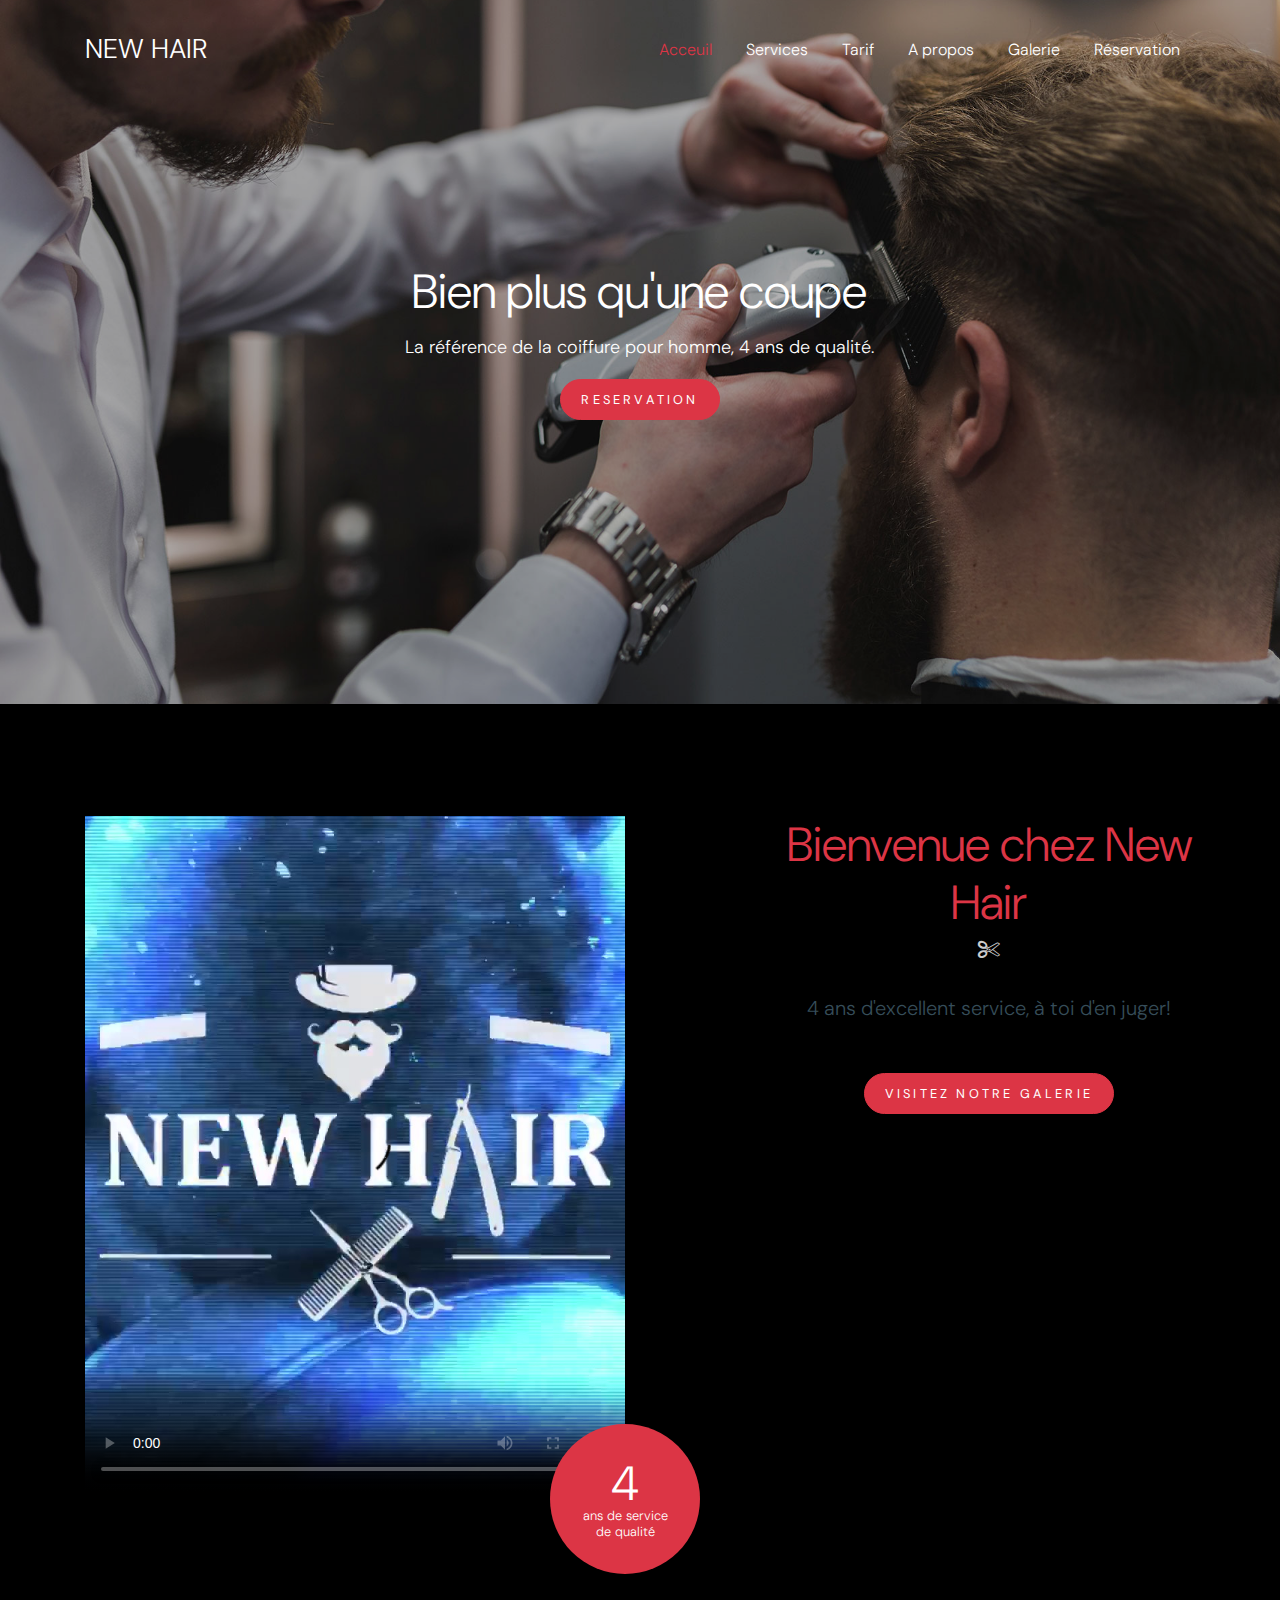
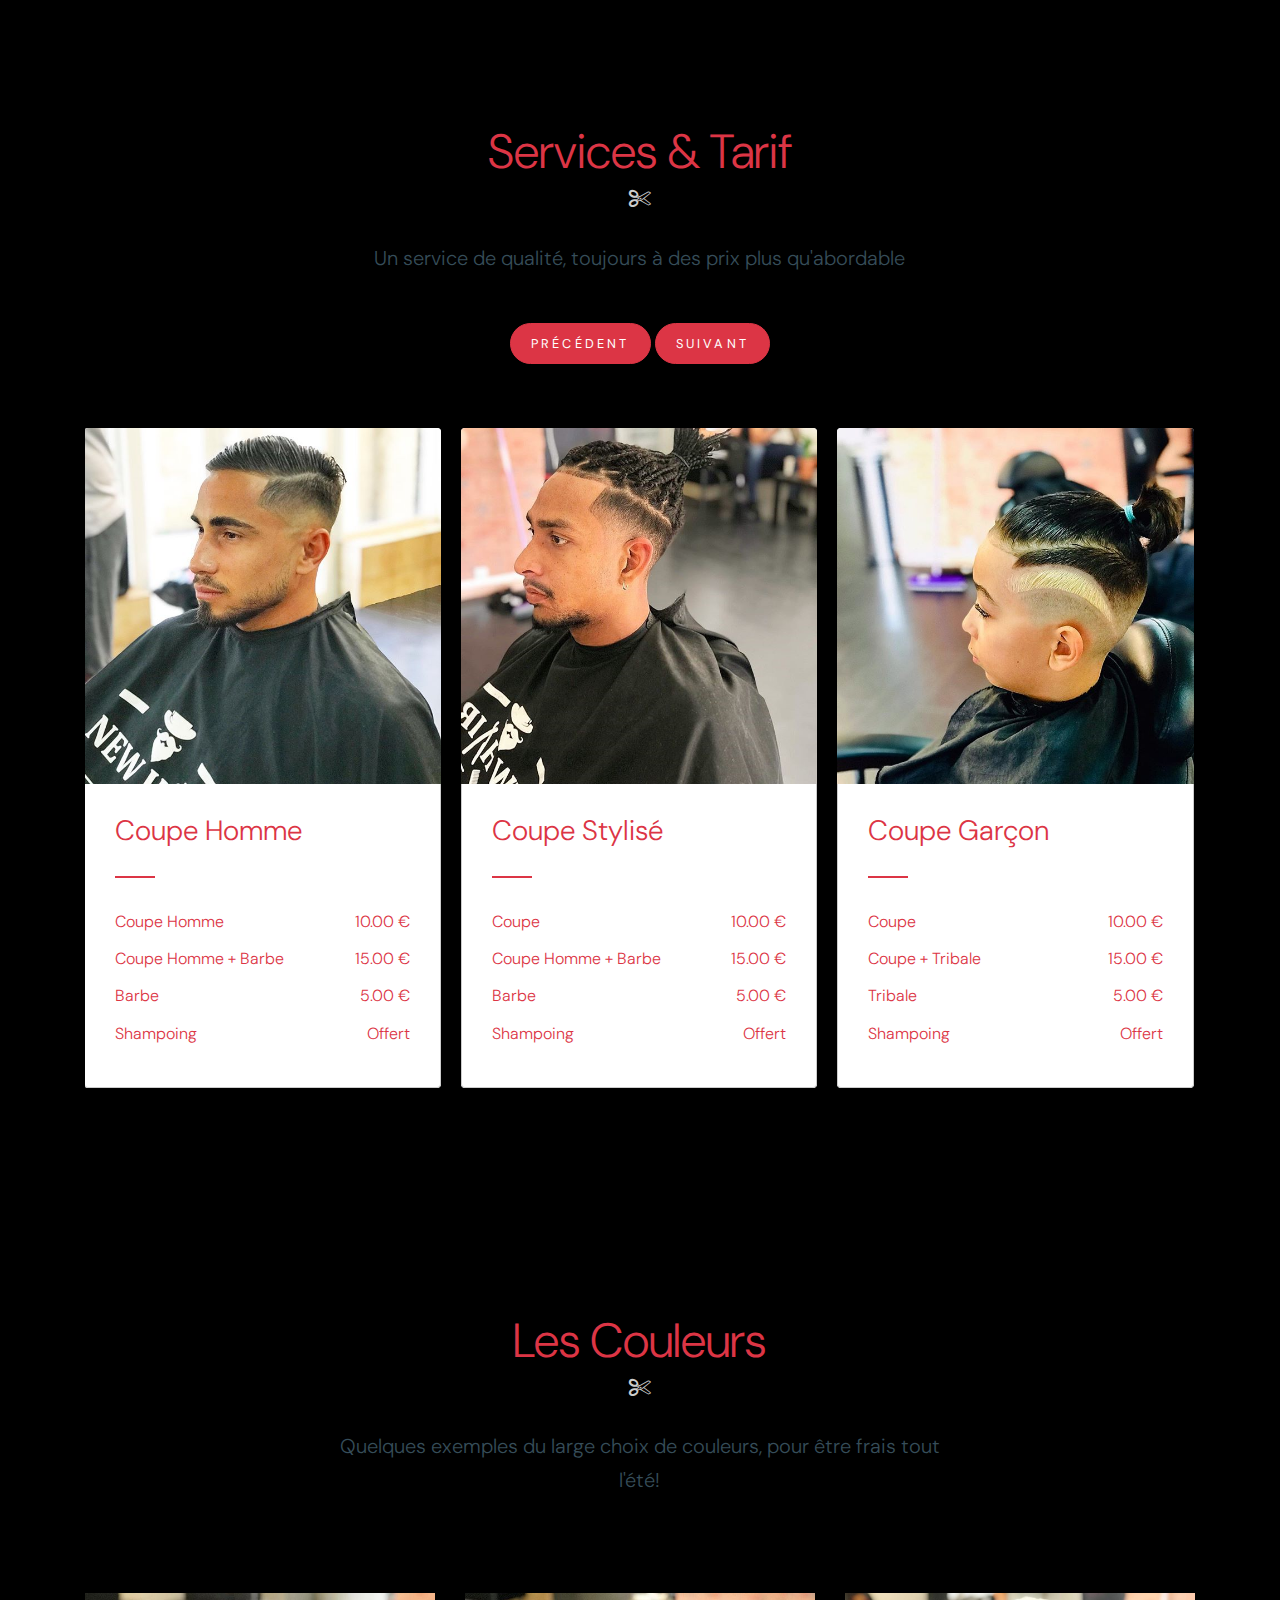
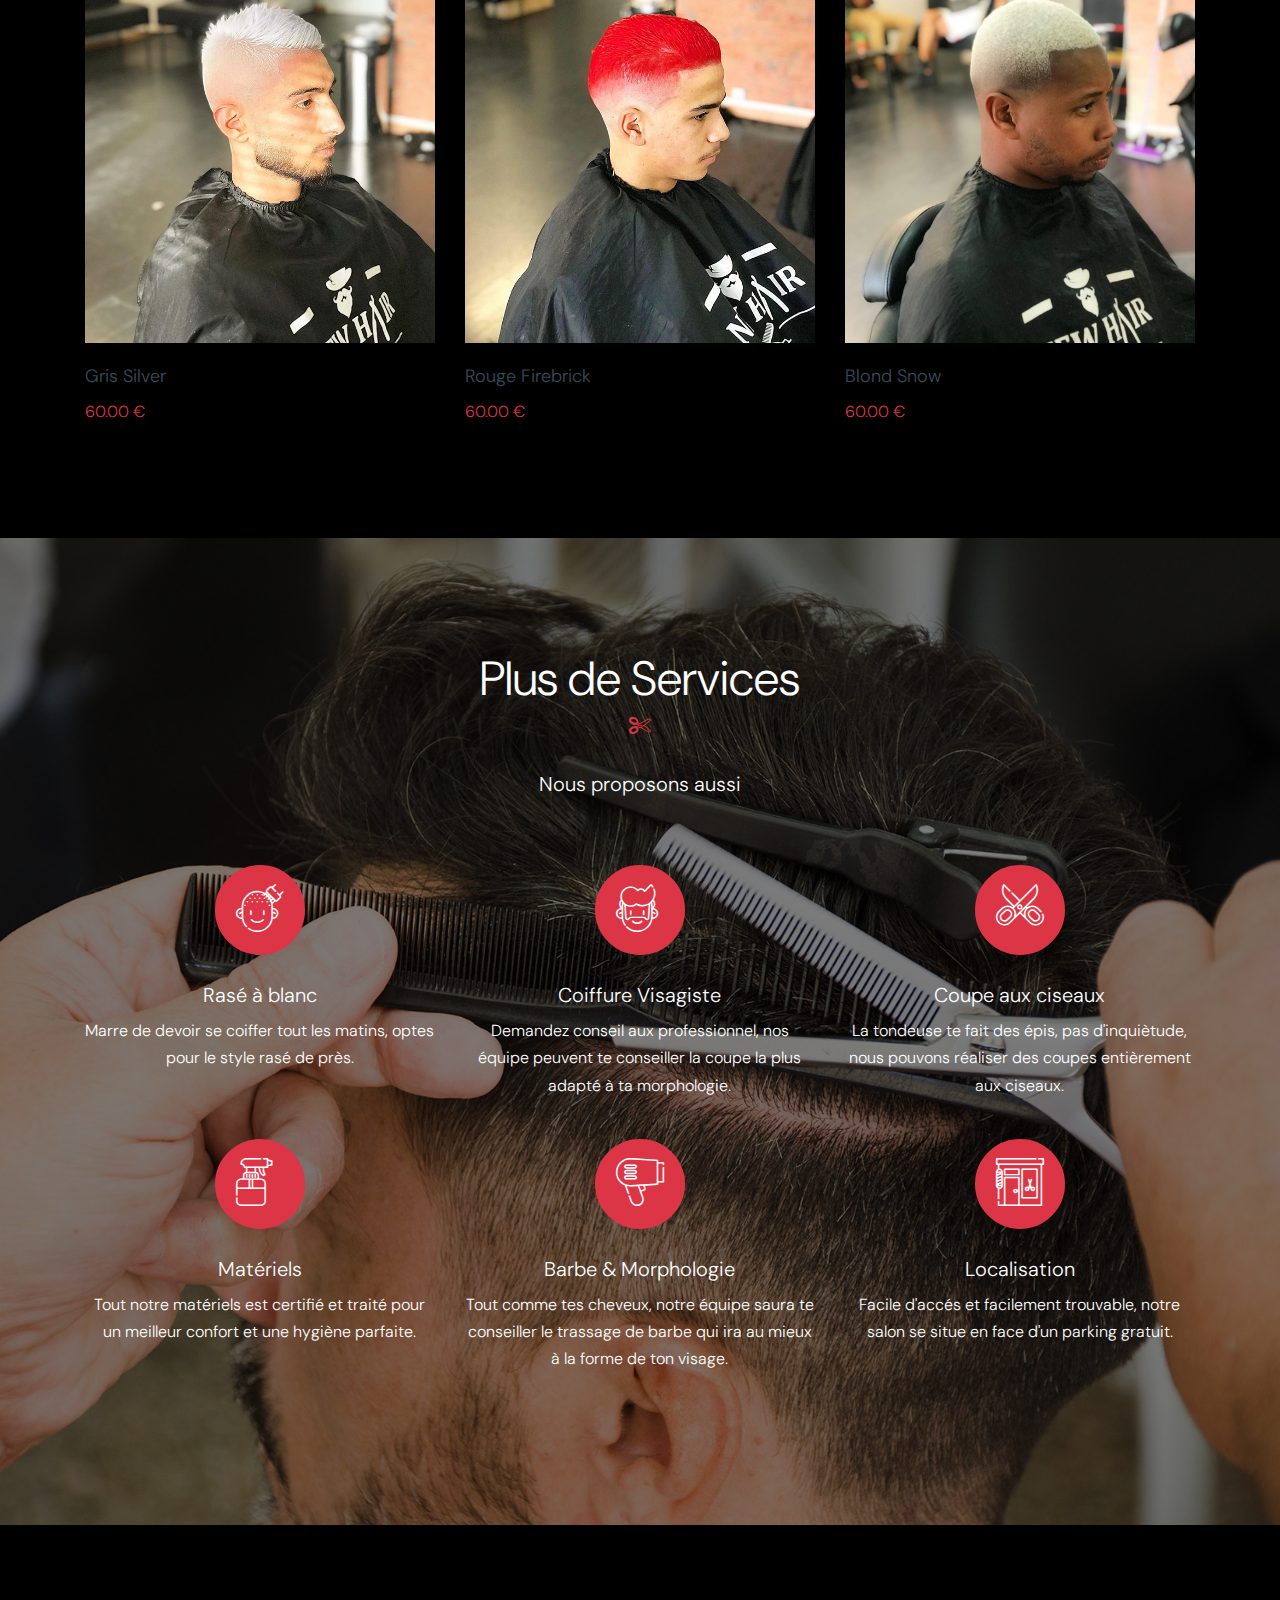
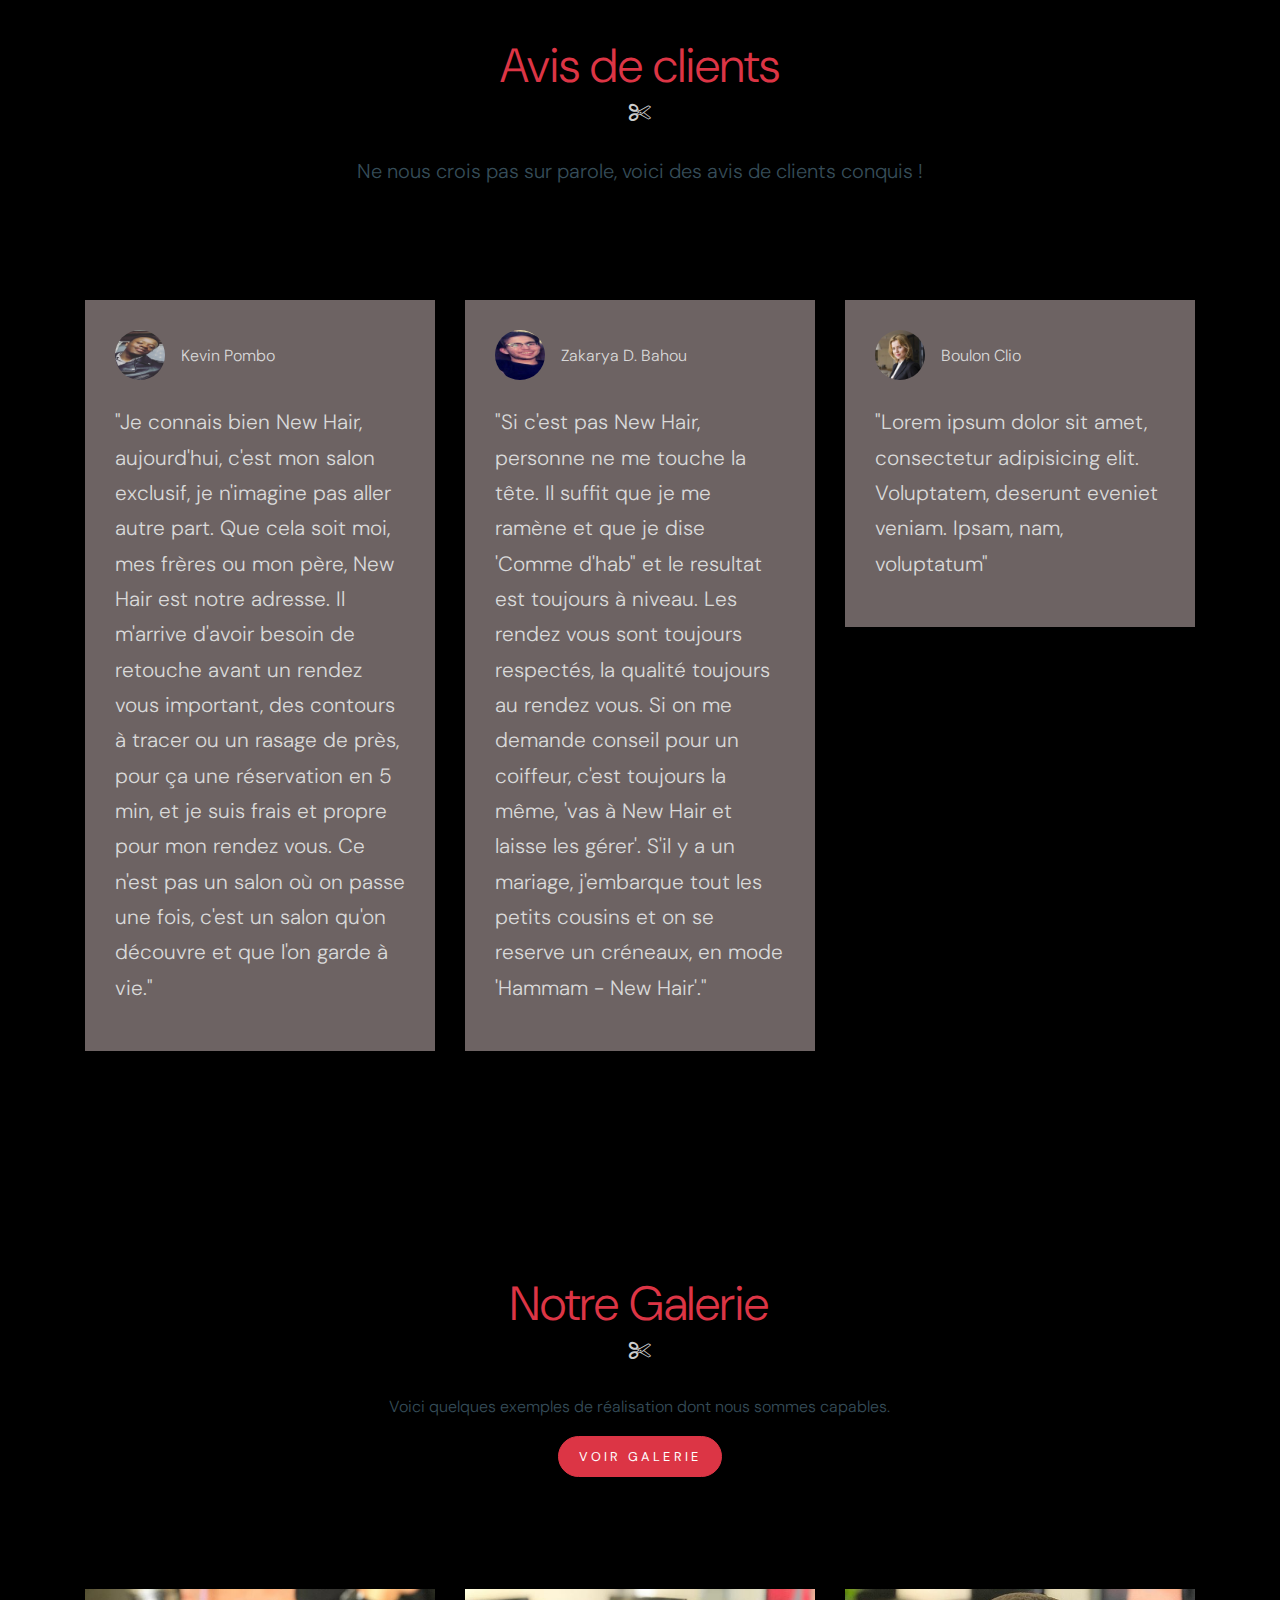
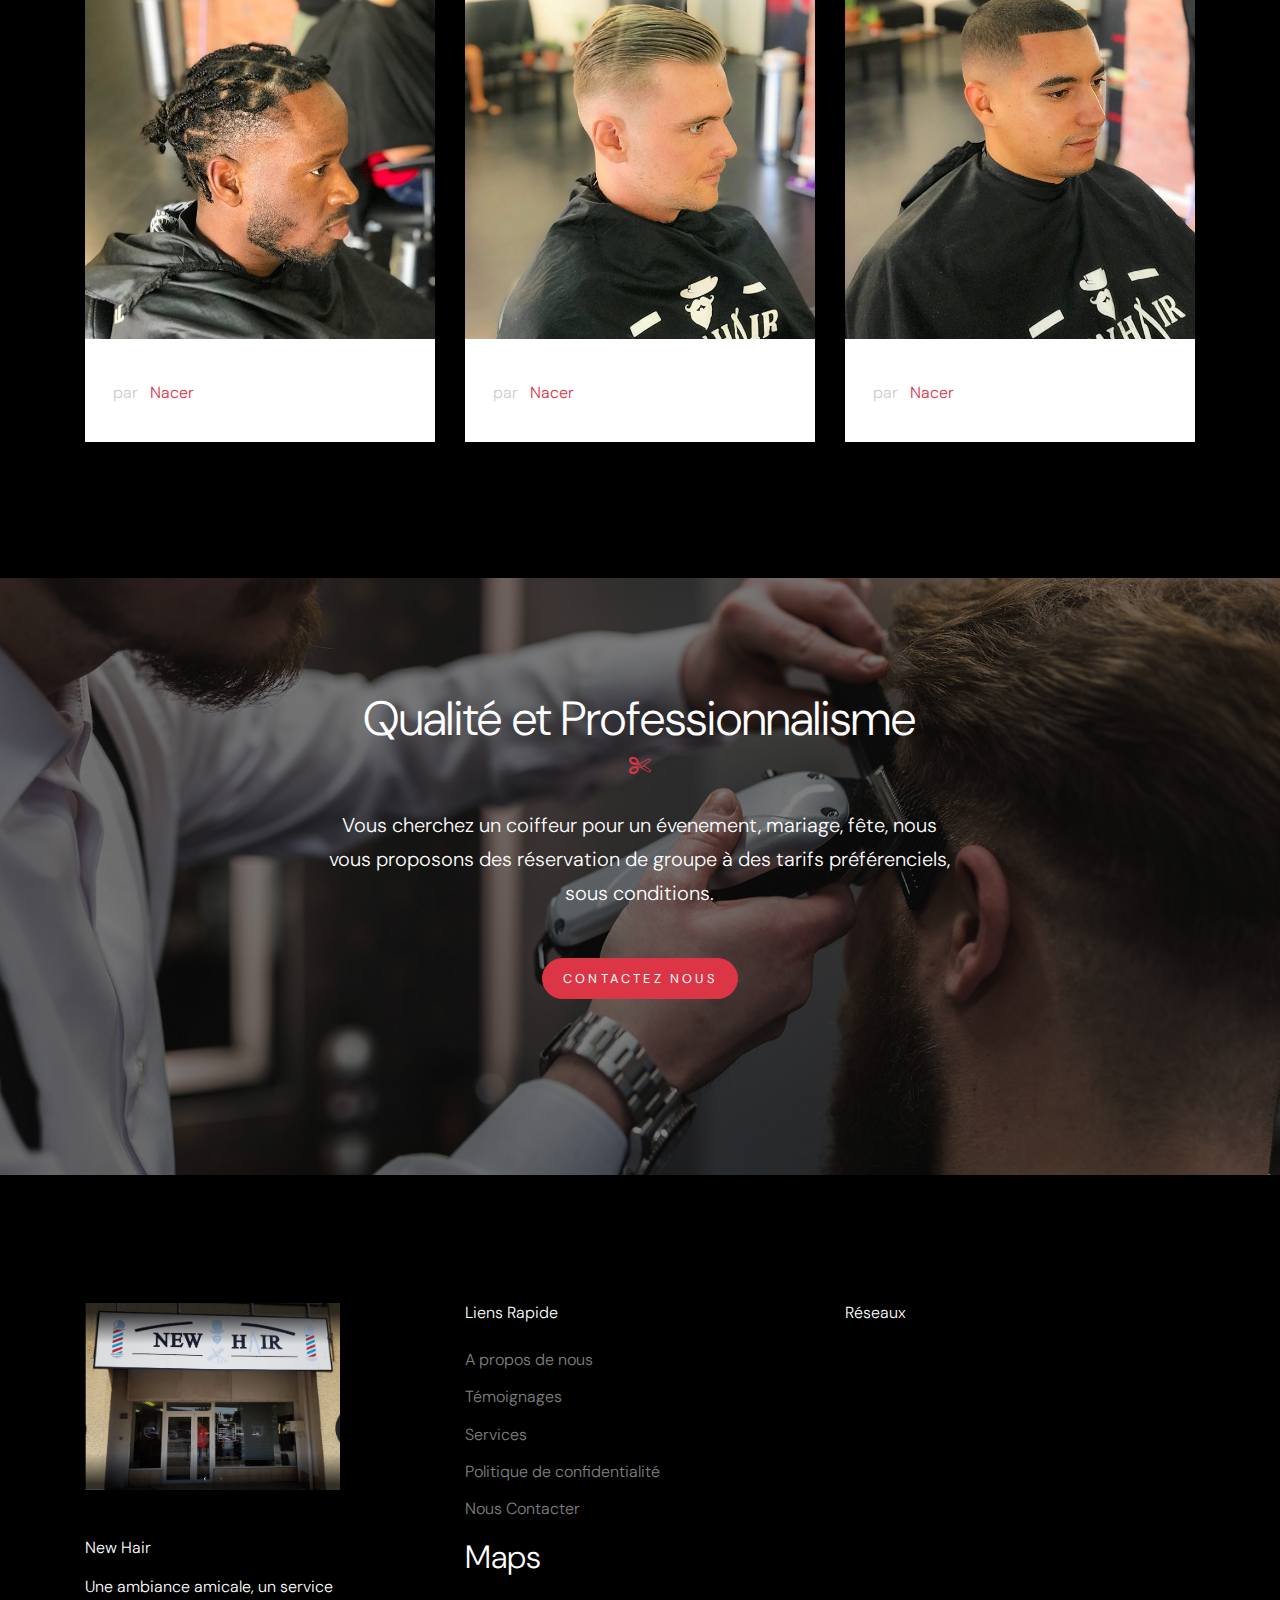
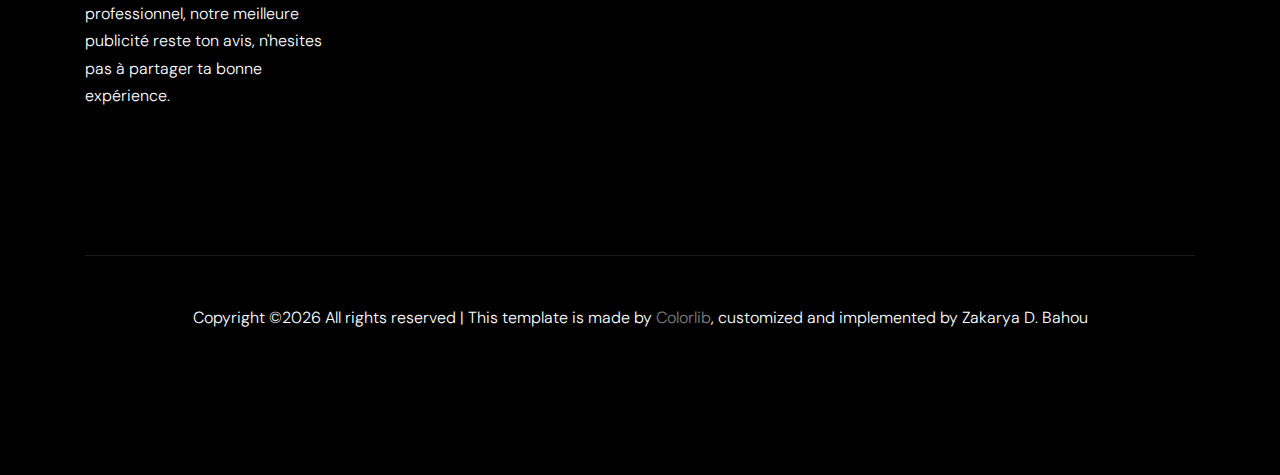
==== index.html @ f1600abe "Add files via upload" ====
<!doctype html>
<html lang="fr">

  <head>
    <title>New Hair</title>
    <meta charset="utf-8">
    <meta name="viewport" content="width=device-width, initial-scale=1, shrink-to-fit=no">

    <link href="https://fonts.googleapis.com/css?family=DM+Sans:300,400,700&display=swap" rel="stylesheet">

    <link rel="stylesheet" href="fonts/icomoon/style.css">

    <link rel="stylesheet" href="css/bootstrap.min.css">
    <link rel="stylesheet" href="css/bootstrap-datepicker.css">
    <link rel="stylesheet" href="css/jquery.fancybox.min.css">
    <link rel="stylesheet" href="css/owl.carousel.min.css">
    <link rel="stylesheet" href="css/owl.theme.default.min.css">
    <link rel="stylesheet" href="fonts/flaticon/font/flaticon.css">
    <link rel="stylesheet" href="css/aos.css">
    <link rel="stylesheet" href="https://use.fontawesome.com/releases/v5.15.1/css/all.css" integrity="sha384-vp86vTRFVJgpjF9jiIGPEEqYqlDwgyBgEF109VFjmqGmIY/Y4HV4d3Gp2irVfcrp" crossorigin="anonymous">

    <!-- MAIN CSS -->
    <link rel="stylesheet" href="css/style.css">

  </head>

  <body data-spy="scroll" data-target=".site-navbar-target" data-offset="300">
    <button onclick="topFunction()" id="myBtn" title="Go to top"><img src="images/up.png" alt="scroll-top" width="30" height="30"></button>
    
    <div class="site-wrap" id="home-section">

      <div class="site-mobile-menu site-navbar-target">
        <div class="site-mobile-menu-header">
          <div class="site-mobile-menu-close mt-3">
            <span class="icon-close2 js-menu-toggle"></span>
          </div>
        </div>
        <div class="site-mobile-menu-body"></div>
      </div>



      <header class="site-navbar site-navbar-target" role="banner">

        <div class="container">
          <div class="row align-items-center position-relative">

            <div class="col-3 ">
              <div class="site-logo">
                <a href="index.html">New Hair</a>
              </div>
            </div>

            <div class="col-9  text-right">
              

              <span class="d-inline-block d-lg-none"><a href="#" class="text-white site-menu-toggle js-menu-toggle py-5 text-white"><span class="icon-menu h3 text-white"></span></a></span>

              

              <nav class="site-navigation text-right ml-auto d-none d-lg-block" role="navigation">
                <ul class="site-menu main-menu js-clone-nav ml-auto ">
                  <li class="active"><a href="index.html" class="nav-link" title="page-acceuil">Acceuil</a></li>
                  <li><a href="services.html" class="nav-link" title="page-service">Services</a></li>
                  <li><a href="barber-shop.html" class="nav-link" title="page-tarif">Tarif</a></li>
                  <li><a href="about.html" class="nav-link" title="page-à-propos">A propos</a></li>
                  <li><a href="blog.html" class="nav-link" title="oage-galerie">Galerie</a></li>
                  <li><a href="contact.html" class="nav-link" title="page-reservation">Réservation</a></li>
                </ul>
              </nav>
            </div>

            
          </div>
        </div>

      </header>

    <div class="ftco-blocks-cover-1">
      <div class="site-section-cover overlay" data-stellar-background-ratio="0.5" style="background-image: url('images/hero_1.jpg')">
        <div class="container">
          <div class="row align-items-center justify-content-center text-center">
            <div class="col-md-7">
              <h1 class="mb-3">Bien plus qu'une coupe</h1>
              <p>La référence de la coiffure pour homme, 4 ans de qualité.</p>
              <p><a href="contact.html" class="btn btn-primary" alt="">Reservation</a></p>
            </div>
          </div>
        </div>
      </div>
    </div>
    
    <div class="site-section">
      <div class="container">
        <div class="row">
          <div class="col-lg-6 mb-5 mb-lg-0">
            <div class="img-years">
              <video src="images/newhair.mp4" width="100%" height="80%" controls poster="images/newhair_moment.jpg" alt="Vidéo-présentation"></video>
              <div class="year">
                <span>4 <span>ans de service <br> de qualité</span></span>
              </div>
            </div>

          </div>
          <div class="col-lg-5 ml-auto pl-lg-5 text-center">
            <h3 class="scissors text-center">Bienvenue chez New Hair</h3>
            <p class="mb-5 lead">4 ans d'excellent service, à toi d'en juger!</p>
            <p><a href="blog.html" class="btn btn-primary">Visitez notre Galerie</a></p>
          </div>
        </div>
      </div>
    </div>

    

    <div class="site-section bg-light">
      <div class="container">
        <div class="row justify-content-center  mb-5">
          <div class="col-md-7 text-center">
            <h3 class="scissors text-center">Services &amp; Tarif</h3>
            <p class="mb-5 lead">Un service de qualité, toujours à des prix plus qu'abordable </p>

            <p class="text-center">
              <a href="#" class="btn btn-primary custom-prev">Précédent</a>
              <a href="#" class="btn btn-primary custom-next">Suivant</a>
            </p>
          </div>

        </div>
        <div class="row">
          <div class="col-12">

            <div class="nonloop-block-13 owl-carousel d-flex">
              
              <div class="item-1 h">
                <a href="barber-shop.html">
                <img src="images/coupe2.jpg" alt="Image" class="img-fluid">
                <div class="item-1-contents">
                  <h3>Coupe Homme</h3>
                  <ul>
                    <li class="d-flex"><span>Coupe Homme</span> <span class="price ml-auto">10.00 €</span></li>
                    <li class="d-flex"><span>Coupe Homme + Barbe</span><span class="price ml-auto">15.00 €</span></li>
                    <li class="d-flex"><span>Barbe</span><span class="price ml-auto">5.00 €</span></li>
                    <li class="d-flex"><span>Shampoing</span><span class="price ml-auto">Offert</span></li>
                  </ul>
                </a>
                </div>
                
              </div>

              <div class="item-1 h">
                <a href="barber-shop.html">
                <img src="images/coupe3.jpg" alt="Image" class="img-fluid">
                <div class="item-1-contents">
                  <h3>Coupe Stylisé</h3>
                  <ul>
                    <li class="d-flex"><span>Coupe</span> <span class="price ml-auto">10.00 €</span></li>
                    <li class="d-flex"><span>Coupe Homme + Barbe</span><span class="price ml-auto">15.00 €</span></li>
                    <li class="d-flex"><span>Barbe</span><span class="price ml-auto">5.00 €</span></li>
                    <li class="d-flex"><span>Shampoing</span><span class="price ml-auto">Offert</span></li>
                  </ul>
                </a>
                </div>
                
              </div>

              <div class="item-1 h">
                <a href="barber-shop.html">
                <img src="images/garcon.jpg" alt="Image" class="img-fluid">
                <div class="item-1-contents">
                  <h3>Coupe Garçon</h3>
                  <ul>
                    <li class="d-flex"><span>Coupe</span> <span class="price ml-auto">10.00 €</span></li>
                    <li class="d-flex"><span>Coupe + Tribale</span><span class="price ml-auto">15.00 €</span></li>
                    <li class="d-flex"><span>Tribale</span><span class="price ml-auto">5.00 €</span></li>
                    <li class="d-flex"><span>Shampoing</span><span class="price ml-auto">Offert</span></li>
                  </ul>
                </a>
                </div>
                
              </div>

            </div>
            
          </div>
        </div>
      </div>
    </div>


    <div class="site-section">
      <div class="container">
        <div class="row justify-content-center mb-5">
          <div class="col-md-7 text-center">
            <h3 class="scissors text-center">Les Couleurs</h3>
            <p class="mb-5 lead">Quelques exemples du large choix de couleurs, pour être frais tout l'été!</p>
          </div>
        </div>
        <div class="row hair-style">
          <div class="col-lg-4 col-md-4 col-sm-6 col-12">
            <a href="blog.html" class="place">
              <img src="images/silver.jpg" alt="Image placeholder">
              <h2>Gris Silver</h2>
              <span>60.00 €</span>
            </a>
          </div>
          <div class="col-lg-4 col-md-4 col-sm-6 col-12">
            <a href="blog.html" class="place">
              <img src="images/rouge.jpg" alt="Image placeholder">
              <h2>Rouge Firebrick</h2>
              <span>60.00 €</span>
            </a>
          </div>
          <div class="col-lg-4 col-md-4 col-sm-6 col-12">
            <a href="blog.html" class="place">
              <img src="images/blond.jpg" alt="Image placeholder">
              <h2>Blond Snow</h2>
              <span>60.00 €</span>
            </a>
          </div>
          
        </div>
      </div>
    </div>
    <!-- END section -->

    <div class="site-section section-3" data-stellar-background-ratio="0.5" style="background-image: url('images/hero_2.jpg');">
      <div class="container">
        <div class="row justify-content-center text-center">
          <div class="col-7 text-center mb-5">
            <h2 class="text-white scissors primary-color-icon text-center">Plus de Services</h2>
            <p class="lead text-white">Nous proposons aussi</p>
          </div>
        </div>
        <div class="row">
          <div class="col-lg-4 col-md-6 mb-4">
            <div class="service-1">
              <span class="service-1-icon">
                <span class="flaticon-bald"></span>
              </span>
              <div class="service-1-contents">
                <h3>Rasé à blanc</h3>
                <p>Marre de devoir se coiffer tout les matins, optes pour le style rasé de près.</p>
              </div>
            </div>
          </div>
          <div class="col-lg-4 col-md-6 mb-4">
            <div class="service-1">
              <span class="service-1-icon">
                <span class="flaticon-beard"></span>
              </span>
              <div class="service-1-contents">
                <h3>Coiffure Visagiste</h3>
                <p>Demandez conseil aux professionnel, nos équipe peuvent te conseiller la coupe la plus adapté à ta morphologie.</p>
              </div>
            </div>
          </div>
          <div class="col-lg-4 col-md-6 mb-4">
            <div class="service-1">
              <span class="service-1-icon">
                <span class="flaticon-scissors"></span>
              </span>
              <div class="service-1-contents">
                <h3>Coupe aux ciseaux</h3>
                <p>La tondeuse te fait des épis, pas d'inquiètude, nous pouvons réaliser des coupes entièrement aux ciseaux.</p>
              </div>
            </div>
          </div>

          <div class="col-lg-4 col-md-6 mb-4">
            <div class="service-1">
              <span class="service-1-icon">
                <span class="flaticon-hair-spray"></span>
              </span>
              <div class="service-1-contents">
                <h3>Matériels</h3>
                <p>Tout notre matériels est certifié et traité pour un meilleur confort et une hygiène parfaite.</p>
              </div>
            </div>
          </div>
          <div class="col-lg-4 col-md-6 mb-4">
            <div class="service-1">
              <span class="service-1-icon">
                <span class="flaticon-hair"></span>
              </span>
              <div class="service-1-contents">
                <h3>Barbe &amp; Morphologie</h3>
                <p>Tout comme tes cheveux, notre équipe saura te conseiller le trassage de barbe qui ira au mieux à la forme de ton visage.</p>
              </div>
            </div>
          </div>
          <div class="col-lg-4 col-md-6 mb-4">
            <div class="service-1">
              <span class="service-1-icon">
                <span class="flaticon-barber-shop"></span>
              </span>
              <div class="service-1-contents">
                <h3>Localisation</h3>
                <p>Facile d'accés et facilement trouvable, notre salon se situe en face d'un parking gratuit.</p>
              </div>
            </div>
          </div>

        </div>
      </div>
    </div>


    
    
    <div class="site-section bg-light">
      <div class="container">
        <div class="row justify-content-center text-center mb-5">
          <div class="col-7 text-center mb-5">
            <h2 class="scissors text-center">Avis de clients</h2>
            <p class="lead"> Ne nous crois pas sur parole, voici des avis de clients conquis !</p>
          </div>
        </div>
        <div class="row">
          <div class="col-lg-4 mb-4 mb-lg-0">
            <div class="testimonial-2">
              <div class="d-flex v-card align-items-center mb-4">
                <img src="images/profil.jpg" alt="Image" class="img-fluid mr-3">
                <span>Kevin Pombo</span>
              </div>
              <blockquote>
                <p>"Je connais bien New Hair, aujourd'hui, c'est mon salon exclusif, je n'imagine pas aller autre part. Que cela soit moi, mes frères ou mon père, New Hair est notre adresse. Il m'arrive d'avoir besoin de retouche avant un rendez vous important, des contours à tracer ou un rasage de près, pour ça une réservation en 5 min, et je suis frais et propre pour mon rendez vous. Ce n'est pas un salon où on passe une fois, c'est un salon qu'on découvre et que l'on garde à vie."</p>
              </blockquote>
              
            </div>
          </div>
          <div class="col-lg-4 mb-4 mb-lg-0">
            <div class="testimonial-2">
              <div class="d-flex v-card align-items-center mb-4">
                <img src="images/Zed2.jpg" alt="Image" class="img-fluid mr-3">
                <span>Zakarya D. Bahou</span>
              </div>
              <blockquote>
                <p>"Si c'est pas New Hair, personne ne me touche la tête. Il suffit que je me ramène et que je dise 'Comme d'hab" et le resultat est toujours à niveau. Les rendez vous sont toujours respectés, la qualité toujours au rendez vous. Si on me demande conseil pour un coiffeur, c'est toujours la même, 'vas à New Hair et laisse les gérer'. S'il y a un mariage, j'embarque tout les petits cousins et on se reserve un créneaux, en mode 'Hammam - New Hair'." </p>
              </blockquote>
              
            </div>
          </div>
          <div class="col-lg-4 mb-4 mb-lg-0">
            <div class="testimonial-2">
              <div class="d-flex v-card align-items-center mb-4">
                <img src="images/person_3.jpg" alt="Image" class="img-fluid mr-3">
                <span>Boulon Clio</span>
              </div>
              <blockquote>
                <p>"Lorem ipsum dolor sit amet, consectetur adipisicing elit. Voluptatem, deserunt eveniet veniam. Ipsam, nam, voluptatum"</p>
              </blockquote>
              
            </div>
          </div>
        </div>
      </div>
    </div>


    <div class="site-section bg-black">
      <div class="container">
        <div class="row justify-content-center text-center mb-5">
          <div class="col-7 text-center mb-5">
            <h2 class="scissors text-center">Notre Galerie</h2>
            <p>Voici quelques exemples de réalisation dont nous sommes capables.</p>
            <p><a href="blog.html" class="btn btn-primary">Voir Galerie</a></p>
          </div>
        </div>

        <div class="row">
          <div class="col-lg-4 col-md-6 mb-4">
            <div class="post-entry-1 h-100">
              <a href="blog.html">
                <img src="images/coupe10.jpg" alt="Image"
                 class="img-fluid">
              </a>
              <div class="post-entry-1-contents">
                
                <h2><a href="blog.html"></a></h2>
                <span class="meta d-inline-block mb-3"><span class="mx-2">par</span> <a href="#">Nacer</a></span>
              </div>
            </div>
          </div>
          <div class="col-lg-4 col-md-6 mb-4">
            <div class="post-entry-1 h-100">
              <a href="blog.html">
                <img src="images/coupe11.jpg" alt="Image"
                 class="img-fluid">
              </a>
              <div class="post-entry-1-contents">
                
                <h2><a href="single.html"></a></h2>
                <span class="meta d-inline-block mb-3"><span class="mx-2">par</span> <a href="#">Nacer</a></span>
              </div>
            </div>
          </div>

          <div class="col-lg-4 col-md-6 mb-4">
            <div class="post-entry-1 h-100">
              <a href="single.html">
                <img src="images/coupe4.jpg" alt="Image"
                 class="img-fluid">
              </a>
              <div class="post-entry-1-contents">
                
                <h2><a href="single.html"></a></h2>
                <span class="meta d-inline-block mb-3"><span class="mx-2">par</span> <a href="#">Nacer</a></span>
              </div>
            </div>
          </div>
        </div>
      </div>
    </div>


    <div class="site-section section-3" data-stellar-background-ratio="0.5" style="background-image: url('images/hero_1.jpg');">
      <div class="container">
        <div class="row justify-content-center text-center">
          <div class="col-7 text-center mb-5">
            <h2 class="text-white scissors primary-color-icon text-center">Qualité et Professionnalisme</h2>
            <p class="lead text-white mb-5">Vous cherchez un coiffeur pour un évenement, mariage, fête, nous vous proposons des réservation de groupe à des tarifs préférenciels, sous conditions.</p>
            <p><a href="contact.html" class="btn btn-primary">Contactez Nous</a></p>
          </div>
        </div>
      </div>
    </div>

    

    <footer class="site-footer">
      <div class="container">
        <div class="row">
          <div class="col-lg-3">
            <img src="images/capture.png" alt="Image" class="img-fluid mb-5">
            <h2 class="footer-heading mb-3">New Hair</h2>
                <p>Une ambiance amicale, un service professionnel, notre meilleure publicité reste ton avis, n'hesites pas à partager ta bonne expérience. </p>
          </div>
          <div class="col-lg-8 ml-auto">
            <div class="row">
              <div class="col-lg-6 ml-auto">
                <h2 class="footer-heading mb-4">Liens Rapide</h2>
                <ul class="list-unstyled">
                  <li><a href="about.html">A propos de nous</a></li>
                  <li><a href="https://www.google.com/search?hl=fr&sxsrf=ALeKk00EUVqhwZtf3iQPQ_dM9U0676dOCA:1602841604614&ei=_GuJX-GlCKORlwTqmquACg&q=new%20hair%20%20vitrolles&oq=new+hair++vitrolles&gs_lcp=[base64]&sclient=psy-ab&ved=2ahUKEwjkl-Wj6rjsAhXixoUKHRMbBdIQvS4wBXoECAIQKg&uact=5&npsic=0&rflfq=1&rlha=0&rllag=43440538,5259747,2052&tbm=lcl&rldimm=639125122647568385&lqi=ChNuZXcgaGFpciAgdml0cm9sbGVzWh4KCG5ldyBoYWlyIhJuZXcgaGFpciB2aXRyb2xsZXM&rldoc=1&tbs=lrf:!1m4!1u3!2m2!3m1!1e1!1m4!1u2!2m2!2m1!1e1!2m1!1e2!2m1!1e3!3sIAE,lf:1,lf_ui:2&rlst=f#lrd=0x12c9e9213b28f547:0x8dea0e9ae6fb001,1,,,&rlfi=hd:;si:639125122647568385,l,ChNuZXcgaGFpciAgdml0cm9sbGVzWh4KCG5ldyBoYWlyIhJuZXcgaGFpciB2aXRyb2xsZXM;mv:[[43.458782799999994,5.279335199999999],[43.4222949,5.2459619]];tbs:lrf:!1m4!1u3!2m2!3m1!1e1!1m4!1u2!2m2!2m1!1e1!2m1!1e2!2m1!1e3!3sIAE,lf:1,lf_ui:2" target="_blank">Témoignages</a></li>
                  <li><a href="services.html">Services</a></li>
                  <li><a href="single.html">Politique de confidentialité</a></li>
                  <li><a href="contact.html">Nous Contacter</a></li>
                </ul>
              </div>
              <div class="col-lg-6">
                <h2 class="footer-heading mb-4">Réseaux</h2>
                <a href="https://www.facebook.com/newhairvitrolles/" class="fa fa-facebook" target="_blank"><span style="font-size: 3em; color: rgb(72,103,170);"><i class="fab fa-facebook"></i></span></i></a>
                <a href="#" class="fa fa-instagram" target="_blank"><span style="font-size: 3em; color: rgb(18,86,136);"><i class="fab fa-instagram"></i></span></a>
                <a href="#" class="fa fa-snapchat" target="_blank"><span style="font-size: 3em; color: rgb(247,244,1);"><i class="fab fa-snapchat"></i></span></a>
              </div>
              <div class="col-lg-6 auto">
                <h2 class="footer'heading mb-4">Maps</h2>
                <iframe src="https://www.google.com/maps/embed?pb=!1m18!1m12!1m3!1d3535.278248399916!2d5.270744515717627!3d43.42623597509501!2m3!1f0!2f0!3f0!3m2!1i1024!2i768!4f13.1!3m3!1m2!1s0x0%3A0x8dea0e9ae6fb001!2sNew%20Hair%20Coiffeur!5e1!3m2!1sfr!2sfr!4v1602768092837!5m2!1sfr!2sfr" width="300" height="150" frameborder="0" style="border:0;" allowfullscreen="" aria-hidden="false" tabindex="0"></iframe>
              </div>
              
            </div>
          </div>
        </div>
        <div class="row pt-5 mt-5 text-center">
          <div class="col-md-12">
            <div class="border-top pt-5">
              <p>
            <!-- Link back to Colorlib can't be removed. Template is licensed under CC BY 3.0. -->
            Copyright &copy;<script>document.write(new Date().getFullYear());</script> All rights reserved | This template is made by <a href="https://colorlib.com" target="_blank" >Colorlib</a>, customized and implemented  by Zakarya D. Bahou 
            <!-- Link back to Colorlib can't be removed. Template is licensed under CC BY 3.0. -->
            </p>
            </div>
          </div>

        </div>
      </div>
    </footer>

    </div>

    <script src="js/jquery-3.3.1.min.js"></script>
    <script src="js/jquery-migrate-3.0.0.js"></script>
    <script src="js/popper.min.js"></script>
    <script src="js/bootstrap.min.js"></script>
    <script src="js/owl.carousel.min.js"></script>
    <script src="js/jquery.sticky.js"></script>
    <script src="js/jquery.waypoints.min.js"></script>
    <script src="js/jquery.animateNumber.min.js"></script>
    <script src="js/jquery.fancybox.min.js"></script>
    <script src="js/jquery.stellar.min.js"></script>
    <script src="js/jquery.easing.1.3.js"></script>
    <script src="js/bootstrap-datepicker.min.js"></script>
    <script src="js/aos.js"></script>

    <script src="js/main.js"></script>

  </body>

</html>
---- fonts/icomoon/style.css ----
@font-face {
  font-family: 'icomoon';
  src:  url('fonts/icomoon.eot?10si43');
  src:  url('fonts/icomoon.eot?10si43#iefix') format('embedded-opentype'),
    url('fonts/icomoon.ttf?10si43') format('truetype'),
    url('fonts/icomoon.woff?10si43') format('woff'),
    url('fonts/icomoon.svg?10si43#icomoon') format('svg');
  font-weight: normal;
  font-style: normal;
}

[class^="icon-"], [class*=" icon-"] {
  /* use !important to prevent issues with browser extensions that change fonts */
  font-family: 'icomoon' !important;
  speak: none;
  font-style: normal;
  font-weight: normal;
  font-variant: normal;
  text-transform: none;
  line-height: 1;

  /* Better Font Rendering =========== */
  -webkit-font-smoothing: antialiased;
  -moz-osx-font-smoothing: grayscale;
}

.icon-asterisk:before {
  content: "\f069";
}
.icon-plus:before {
  content: "\f067";
}
.icon-question:before {
  content: "\f128";
}
.icon-minus:before {
  content: "\f068";
}
.icon-glass:before {
  content: "\f000";
}
.icon-music:before {
  content: "\f001";
}
.icon-search:before {
  content: "\f002";
}
.icon-envelope-o:before {
  content: "\f003";
}
.icon-heart:before {
  content: "\f004";
}
.icon-star:before {
  content: "\f005";
}
.icon-star-o:before {
  content: "\f006";
}
.icon-user:before {
  content: "\f007";
}
.icon-film:before {
  content: "\f008";
}
.icon-th-large:before {
  content: "\f009";
}
.icon-th:before {
  content: "\f00a";
}
.icon-th-list:before {
  content: "\f00b";
}
.icon-check:before {
  content: "\f00c";
}
.icon-close:before {
  content: "\f00d";
}
.icon-remove:before {
  content: "\f00d";
}
.icon-times:before {
  content: "\f00d";
}
.icon-search-plus:before {
  content: "\f00e";
}
.icon-search-minus:before {
  content: "\f010";
}
.icon-power-off:before {
  content: "\f011";
}
.icon-signal:before {
  content: "\f012";
}
.icon-cog:before {
  content: "\f013";
}
.icon-gear:before {
  content: "\f013";
}
.icon-trash-o:before {
  content: "\f014";
}
.icon-home:before {
  content: "\f015";
}
.icon-file-o:before {
  content: "\f016";
}
.icon-clock-o:before {
  content: "\f017";
}
.icon-road:before {
  content: "\f018";
}
.icon-download:before {
  content: "\f019";
}
.icon-arrow-circle-o-down:before {
  content: "\f01a";
}
.icon-arrow-circle-o-up:before {
  content: "\f01b";
}
.icon-inbox:before {
  content: "\f01c";
}
.icon-play-circle-o:before {
  content: "\f01d";
}
.icon-repeat:before {
  content: "\f01e";
}
.icon-rotate-right:before {
  content: "\f01e";
}
.icon-refresh:before {
  content: "\f021";
}
.icon-list-alt:before {
  content: "\f022";
}
.icon-lock:before {
  content: "\f023";
}
.icon-flag:before {
  content: "\f024";
}
.icon-headphones:before {
  content: "\f025";
}
.icon-volume-off:before {
  content: "\f026";
}
.icon-volume-down:before {
  content: "\f027";
}
.icon-volume-up:before {
  content: "\f028";
}
.icon-qrcode:before {
  content: "\f029";
}
.icon-barcode:before {
  content: "\f02a";
}
.icon-tag:before {
  content: "\f02b";
}
.icon-tags:before {
  content: "\f02c";
}
.icon-book:before {
  content: "\f02d";
}
.icon-bookmark:before {
  content: "\f02e";
}
.icon-print:before {
  content: "\f02f";
}
.icon-camera:before {
  content: "\f030";
}
.icon-font:before {
  content: "\f031";
}
.icon-bold:before {
  content: "\f032";
}
.icon-italic:before {
  content: "\f033";
}
.icon-text-height:before {
  content: "\f034";
}
.icon-text-width:before {
  content: "\f035";
}
.icon-align-left:before {
  content: "\f036";
}
.icon-align-center:before {
  content: "\f037";
}
.icon-align-right:before {
  content: "\f038";
}
.icon-align-justify:before {
  content: "\f039";
}
.icon-list:before {
  content: "\f03a";
}
.icon-dedent:before {
  content: "\f03b";
}
.icon-outdent:before {
  content: "\f03b";
}
.icon-indent:before {
  content: "\f03c";
}
.icon-video-camera:before {
  content: "\f03d";
}
.icon-image:before {
  content: "\f03e";
}
.icon-photo:before {
  content: "\f03e";
}
.icon-picture-o:before {
  content: "\f03e";
}
.icon-pencil:before {
  content: "\f040";
}
.icon-map-marker:before {
  content: "\f041";
}
.icon-adjust:before {
  content: "\f042";
}
.icon-tint:before {
  content: "\f043";
}
.icon-edit:before {
  content: "\f044";
}
.icon-pencil-square-o:before {
  content: "\f044";
}
.icon-share-square-o:before {
  content: "\f045";
}
.icon-check-square-o:before {
  content: "\f046";
}
.icon-arrows:before {
  content: "\f047";
}
.icon-step-backward:before {
  content: "\f048";
}
.icon-fast-backward:before {
  content: "\f049";
}
.icon-backward:before {
  content: "\f04a";
}
.icon-play:before {
  content: "\f04b";
}
.icon-pause:before {
  content: "\f04c";
}
.icon-stop:before {
  content: "\f04d";
}
.icon-forward:before {
  content: "\f04e";
}
.icon-fast-forward:before {
  content: "\f050";
}
.icon-step-forward:before {
  content: "\f051";
}
.icon-eject:before {
  content: "\f052";
}
.icon-chevron-left:before {
  content: "\f053";
}
.icon-chevron-right:before {
  content: "\f054";
}
.icon-plus-circle:before {
  content: "\f055";
}
.icon-minus-circle:before {
  content: "\f056";
}
.icon-times-circle:before {
  content: "\f057";
}
.icon-check-circle:before {
  content: "\f058";
}
.icon-question-circle:before {
  content: "\f059";
}
.icon-info-circle:before {
  content: "\f05a";
}
.icon-crosshairs:before {
  content: "\f05b";
}
.icon-times-circle-o:before {
  content: "\f05c";
}
.icon-check-circle-o:before {
  content: "\f05d";
}
.icon-ban:before {
  content: "\f05e";
}
.icon-arrow-left:before {
  content: "\f060";
}
.icon-arrow-right:before {
  content: "\f061";
}
.icon-arrow-up:before {
  content: "\f062";
}
.icon-arrow-down:before {
  content: "\f063";
}
.icon-mail-forward:before {
  content: "\f064";
}
.icon-share:before {
  content: "\f064";
}
.icon-expand:before {
  content: "\f065";
}
.icon-compress:before {
  content: "\f066";
}
.icon-exclamation-circle:before {
  content: "\f06a";
}
.icon-gift:before {
  content: "\f06b";
}
.icon-leaf:before {
  content: "\f06c";
}
.icon-fire:before {
  content: "\f06d";
}
.icon-eye:before {
  content: "\f06e";
}
.icon-eye-slash:before {
  content: "\f070";
}
.icon-exclamation-triangle:before {
  content: "\f071";
}
.icon-warning:before {
  content: "\f071";
}
.icon-plane:before {
  content: "\f072";
}
.icon-calendar:before {
  content: "\f073";
}
.icon-random:before {
  content: "\f074";
}
.icon-comment:before {
  content: "\f075";
}
.icon-magnet:before {
  content: "\f076";
}
.icon-chevron-up:before {
  content: "\f077";
}
.icon-chevron-down:before {
  content: "\f078";
}
.icon-retweet:before {
  content: "\f079";
}
.icon-shopping-cart:before {
  content: "\f07a";
}
.icon-folder:before {
  content: "\f07b";
}
.icon-folder-open:before {
  content: "\f07c";
}
.icon-arrows-v:before {
  content: "\f07d";
}
.icon-arrows-h:before {
  content: "\f07e";
}
.icon-bar-chart:before {
  content: "\f080";
}
.icon-bar-chart-o:before {
  content: "\f080";
}
.icon-twitter-square:before {
  content: "\f081";
}
.icon-facebook-square:before {
  content: "\f082";
}
.icon-camera-retro:before {
  content: "\f083";
}
.icon-key:before {
  content: "\f084";
}
.icon-cogs:before {
  content: "\f085";
}
.icon-gears:before {
  content: "\f085";
}
.icon-comments:before {
  content: "\f086";
}
.icon-thumbs-o-up:before {
  content: "\f087";
}
.icon-thumbs-o-down:before {
  content: "\f088";
}
.icon-star-half:before {
  content: "\f089";
}
.icon-heart-o:before {
  content: "\f08a";
}
.icon-sign-out:before {
  content: "\f08b";
}
.icon-linkedin-square:before {
  content: "\f08c";
}
.icon-thumb-tack:before {
  content: "\f08d";
}
.icon-external-link:before {
  content: "\f08e";
}
.icon-sign-in:before {
  content: "\f090";
}
.icon-trophy:before {
  content: "\f091";
}
.icon-github-square:before {
  content: "\f092";
}
.icon-upload:before {
  content: "\f093";
}
.icon-lemon-o:before {
  content: "\f094";
}
.icon-phone:before {
  content: "\f095";
}
.icon-square-o:before {
  content: "\f096";
}
.icon-bookmark-o:before {
  content: "\f097";
}
.icon-phone-square:before {
  content: "\f098";
}
.icon-twitter:before {
  content: "\f099";
}
.icon-facebook:before {
  content: "\f09a";
}
.icon-facebook-f:before {
  content: "\f09a";
}
.icon-github:before {
  content: "\f09b";
}
.icon-unlock:before {
  content: "\f09c";
}
.icon-credit-card:before {
  content: "\f09d";
}
.icon-feed:before {
  content: "\f09e";
}
.icon-rss:before {
  content: "\f09e";
}
.icon-hdd-o:before {
  content: "\f0a0";
}
.icon-bullhorn:before {
  content: "\f0a1";
}
.icon-bell-o:before {
  content: "\f0a2";
}
.icon-certificate:before {
  content: "\f0a3";
}
.icon-hand-o-right:before {
  content: "\f0a4";
}
.icon-hand-o-left:before {
  content: "\f0a5";
}
.icon-hand-o-up:before {
  content: "\f0a6";
}
.icon-hand-o-down:before {
  content: "\f0a7";
}
.icon-arrow-circle-left:before {
  content: "\f0a8";
}
.icon-arrow-circle-right:before {
  content: "\f0a9";
}
.icon-arrow-circle-up:before {
  content: "\f0aa";
}
.icon-arrow-circle-down:before {
  content: "\f0ab";
}
.icon-globe:before {
  content: "\f0ac";
}
.icon-wrench:before {
  content: "\f0ad";
}
.icon-tasks:before {
  content: "\f0ae";
}
.icon-filter:before {
  content: "\f0b0";
}
.icon-briefcase:before {
  content: "\f0b1";
}
.icon-arrows-alt:before {
  content: "\f0b2";
}
.icon-group:before {
  content: "\f0c0";
}
.icon-users:before {
  content: "\f0c0";
}
.icon-chain:before {
  content: "\f0c1";
}
.icon-link:before {
  content: "\f0c1";
}
.icon-cloud:before {
  content: "\f0c2";
}
.icon-flask:before {
  content: "\f0c3";
}
.icon-cut:before {
  content: "\f0c4";
}
.icon-scissors:before {
  content: "\f0c4";
}
.icon-copy:before {
  content: "\f0c5";
}
.icon-files-o:before {
  content: "\f0c5";
}
.icon-paperclip:before {
  content: "\f0c6";
}
.icon-floppy-o:before {
  content: "\f0c7";
}
.icon-save:before {
  content: "\f0c7";
}
.icon-square:before {
  content: "\f0c8";
}
.icon-bars:before {
  content: "\f0c9";
}
.icon-navicon:before {
  content: "\f0c9";
}
.icon-reorder:before {
  content: "\f0c9";
}
.icon-list-ul:before {
  content: "\f0ca";
}
.icon-list-ol:before {
  content: "\f0cb";
}
.icon-strikethrough:before {
  content: "\f0cc";
}
.icon-underline:before {
  content: "\f0cd";
}
.icon-table:before {
  content: "\f0ce";
}
.icon-magic:before {
  content: "\f0d0";
}
.icon-truck:before {
  content: "\f0d1";
}
.icon-pinterest:before {
  content: "\f0d2";
}
.icon-pinterest-square:before {
  content: "\f0d3";
}
.icon-google-plus-square:before {
  content: "\f0d4";
}
.icon-google-plus:before {
  content: "\f0d5";
}
.icon-money:before {
  content: "\f0d6";
}
.icon-caret-down:before {
  content: "\f0d7";
}
.icon-caret-up:before {
  content: "\f0d8";
}
.icon-caret-left:before {
  content: "\f0d9";
}
.icon-caret-right:before {
  content: "\f0da";
}
.icon-columns:before {
  content: "\f0db";
}
.icon-sort:before {
  content: "\f0dc";
}
.icon-unsorted:before {
  content: "\f0dc";
}
.icon-sort-desc:before {
  content: "\f0dd";
}
.icon-sort-down:before {
  content: "\f0dd";
}
.icon-sort-asc:before {
  content: "\f0de";
}
.icon-sort-up:before {
  content: "\f0de";
}
.icon-envelope:before {
  content: "\f0e0";
}
.icon-linkedin:before {
  content: "\f0e1";
}
.icon-rotate-left:before {
  content: "\f0e2";
}
.icon-undo:before {
  content: "\f0e2";
}
.icon-gavel:before {
  content: "\f0e3";
}
.icon-legal:before {
  content: "\f0e3";
}
.icon-dashboard:before {
  content: "\f0e4";
}
.icon-tachometer:before {
  content: "\f0e4";
}
.icon-comment-o:before {
  content: "\f0e5";
}
.icon-comments-o:before {
  content: "\f0e6";
}
.icon-bolt:before {
  content: "\f0e7";
}
.icon-flash:before {
  content: "\f0e7";
}
.icon-sitemap:before {
  content: "\f0e8";
}
.icon-umbrella:before {
  content: "\f0e9";
}
.icon-clipboard:before {
  content: "\f0ea";
}
.icon-paste:before {
  content: "\f0ea";
}
.icon-lightbulb-o:before {
  content: "\f0eb";
}
.icon-exchange:before {
  content: "\f0ec";
}
.icon-cloud-download:before {
  content: "\f0ed";
}
.icon-cloud-upload:before {
  content: "\f0ee";
}
.icon-user-md:before {
  content: "\f0f0";
}
.icon-stethoscope:before {
  content: "\f0f1";
}
.icon-suitcase:before {
  content: "\f0f2";
}
.icon-bell:before {
  content: "\f0f3";
}
.icon-coffee:before {
  content: "\f0f4";
}
.icon-cutlery:before {
  content: "\f0f5";
}
.icon-file-text-o:before {
  content: "\f0f6";
}
.icon-building-o:before {
  content: "\f0f7";
}
.icon-hospital-o:before {
  content: "\f0f8";
}
.icon-ambulance:before {
  content: "\f0f9";
}
.icon-medkit:before {
  content: "\f0fa";
}
.icon-fighter-jet:before {
  content: "\f0fb";
}
.icon-beer:before {
  content: "\f0fc";
}
.icon-h-square:before {
  content: "\f0fd";
}
.icon-plus-square:before {
  content: "\f0fe";
}
.icon-angle-double-left:before {
  content: "\f100";
}
.icon-angle-double-right:before {
  content: "\f101";
}
.icon-angle-double-up:before {
  content: "\f102";
}
.icon-angle-double-down:before {
  content: "\f103";
}
.icon-angle-left:before {
  content: "\f104";
}
.icon-angle-right:before {
  content: "\f105";
}
.icon-angle-up:before {
  content: "\f106";
}
.icon-angle-down:before {
  content: "\f107";
}
.icon-desktop:before {
  content: "\f108";
}
.icon-laptop:before {
  content: "\f109";
}
.icon-tablet:before {
  content: "\f10a";
}
.icon-mobile:before {
  content: "\f10b";
}
.icon-mobile-phone:before {
  content: "\f10b";
}
.icon-circle-o:before {
  content: "\f10c";
}
.icon-quote-left:before {
  content: "\f10d";
}
.icon-quote-right:before {
  content: "\f10e";
}
.icon-spinner:before {
  content: "\f110";
}
.icon-circle:before {
  content: "\f111";
}
.icon-mail-reply:before {
  content: "\f112";
}
.icon-reply:before {
  content: "\f112";
}
.icon-github-alt:before {
  content: "\f113";
}
.icon-folder-o:before {
  content: "\f114";
}
.icon-folder-open-o:before {
  content: "\f115";
}
.icon-smile-o:before {
  content: "\f118";
}
.icon-frown-o:before {
  content: "\f119";
}
.icon-meh-o:before {
  content: "\f11a";
}
.icon-gamepad:before {
  content: "\f11b";
}
.icon-keyboard-o:before {
  content: "\f11c";
}
.icon-flag-o:before {
  content: "\f11d";
}
.icon-flag-checkered:before {
  content: "\f11e";
}
.icon-terminal:before {
  content: "\f120";
}
.icon-code:before {
  content: "\f121";
}
.icon-mail-reply-all:before {
  content: "\f122";
}
.icon-reply-all:before {
  content: "\f122";
}
.icon-star-half-empty:before {
  content: "\f123";
}
.icon-star-half-full:before {
  content: "\f123";
}
.icon-star-half-o:before {
  content: "\f123";
}
.icon-location-arrow:before {
  content: "\f124";
}
.icon-crop:before {
  content: "\f125";
}
.icon-code-fork:before {
  content: "\f126";
}
.icon-chain-broken:before {
  content: "\f127";
}
.icon-unlink:before {
  content: "\f127";
}
.icon-info:before {
  content: "\f129";
}
.icon-exclamation:before {
  content: "\f12a";
}
.icon-superscript:before {
  content: "\f12b";
}
.icon-subscript:before {
  content: "\f12c";
}
.icon-eraser:before {
  content: "\f12d";
}
.icon-puzzle-piece:before {
  content: "\f12e";
}
.icon-microphone:before {
  content: "\f130";
}
.icon-microphone-slash:before {
  content: "\f131";
}
.icon-shield:before {
  content: "\f132";
}
.icon-calendar-o:before {
  content: "\f133";
}
.icon-fire-extinguisher:before {
  content: "\f134";
}
.icon-rocket:before {
  content: "\f135";
}
.icon-maxcdn:before {
  content: "\f136";
}
.icon-chevron-circle-left:before {
  content: "\f137";
}
.icon-chevron-circle-right:before {
  content: "\f138";
}
.icon-chevron-circle-up:before {
  content: "\f139";
}
.icon-chevron-circle-down:before {
  content: "\f13a";
}
.icon-html5:before {
  content: "\f13b";
}
.icon-css3:before {
  content: "\f13c";
}
.icon-anchor:before {
  content: "\f13d";
}
.icon-unlock-alt:before {
  content: "\f13e";
}
.icon-bullseye:before {
  content: "\f140";
}
.icon-ellipsis-h:before {
  content: "\f141";
}
.icon-ellipsis-v:before {
  content: "\f142";
}
.icon-rss-square:before {
  content: "\f143";
}
.icon-play-circle:before {
  content: "\f144";
}
.icon-ticket:before {
  content: "\f145";
}
.icon-minus-square:before {
  content: "\f146";
}
.icon-minus-square-o:before {
  content: "\f147";
}
.icon-level-up:before {
  content: "\f148";
}
.icon-level-down:before {
  content: "\f149";
}
.icon-check-square:before {
  content: "\f14a";
}
.icon-pencil-square:before {
  content: "\f14b";
}
.icon-external-link-square:before {
  content: "\f14c";
}
.icon-share-square:before {
  content: "\f14d";
}
.icon-compass:before {
  content: "\f14e";
}
.icon-caret-square-o-down:before {
  content: "\f150";
}
.icon-toggle-down:before {
  content: "\f150";
}
.icon-caret-square-o-up:before {
  content: "\f151";
}
.icon-toggle-up:before {
  content: "\f151";
}
.icon-caret-square-o-right:before {
  content: "\f152";
}
.icon-toggle-right:before {
  content: "\f152";
}
.icon-eur:before {
  content: "\f153";
}
.icon-euro:before {
  content: "\f153";
}
.icon-gbp:before {
  content: "\f154";
}
.icon-dollar:before {
  content: "\f155";
}
.icon-usd:before {
  content: "\f155";
}
.icon-inr:before {
  content: "\f156";
}
.icon-rupee:before {
  content: "\f156";
}
.icon-cny:before {
  content: "\f157";
}
.icon-jpy:before {
  content: "\f157";
}
.icon-rmb:before {
  content: "\f157";
}
.icon-yen:before {
  content: "\f157";
}
.icon-rouble:before {
  content: "\f158";
}
.icon-rub:before {
  content: "\f158";
}
.icon-ruble:before {
  content: "\f158";
}
.icon-krw:before {
  content: "\f159";
}
.icon-won:before {
  content: "\f159";
}
.icon-bitcoin:before {
  content: "\f15a";
}
.icon-btc:before {
  content: "\f15a";
}
.icon-file:before {
  content: "\f15b";
}
.icon-file-text:before {
  content: "\f15c";
}
.icon-sort-alpha-asc:before {
  content: "\f15d";
}
.icon-sort-alpha-desc:before {
  content: "\f15e";
}
.icon-sort-amount-asc:before {
  content: "\f160";
}
.icon-sort-amount-desc:before {
  content: "\f161";
}
.icon-sort-numeric-asc:before {
  content: "\f162";
}
.icon-sort-numeric-desc:before {
  content: "\f163";
}
.icon-thumbs-up:before {
  content: "\f164";
}
.icon-thumbs-down:before {
  content: "\f165";
}
.icon-youtube-square:before {
  content: "\f166";
}
.icon-youtube:before {
  content: "\f167";
}
.icon-xing:before {
  content: "\f168";
}
.icon-xing-square:before {
  content: "\f169";
}
.icon-youtube-play:before {
  content: "\f16a";
}
.icon-dropbox:before {
  content: "\f16b";
}
.icon-stack-overflow:before {
  content: "\f16c";
}
.icon-instagram:before {
  content: "\f16d";
}
.icon-flickr:before {
  content: "\f16e";
}
.icon-adn:before {
  content: "\f170";
}
.icon-bitbucket:before {
  content: "\f171";
}
.icon-bitbucket-square:before {
  content: "\f172";
}
.icon-tumblr:before {
  content: "\f173";
}
.icon-tumblr-square:before {
  content: "\f174";
}
.icon-long-arrow-down:before {
  content: "\f175";
}
.icon-long-arrow-up:before {
  content: "\f176";
}
.icon-long-arrow-left:before {
  content: "\f177";
}
.icon-long-arrow-right:before {
  content: "\f178";
}
.icon-apple:before {
  content: "\f179";
}
.icon-windows:before {
  content: "\f17a";
}
.icon-android:before {
  content: "\f17b";
}
.icon-linux:before {
  content: "\f17c";
}
.icon-dribbble:before {
  content: "\f17d";
}
.icon-skype:before {
  content: "\f17e";
}
.icon-foursquare:before {
  content: "\f180";
}
.icon-trello:before {
  content: "\f181";
}
.icon-female:before {
  content: "\f182";
}
.icon-male:before {
  content: "\f183";
}
.icon-gittip:before {
  content: "\f184";
}
.icon-gratipay:before {
  content: "\f184";
}
.icon-sun-o:before {
  content: "\f185";
}
.icon-moon-o:before {
  content: "\f186";
}
.icon-archive:before {
  content: "\f187";
}
.icon-bug:before {
  content: "\f188";
}
.icon-vk:before {
  content: "\f189";
}
.icon-weibo:before {
  content: "\f18a";
}
.icon-renren:before {
  content: "\f18b";
}
.icon-pagelines:before {
  content: "\f18c";
}
.icon-stack-exchange:before {
  content: "\f18d";
}
.icon-arrow-circle-o-right:before {
  content: "\f18e";
}
.icon-arrow-circle-o-left:before {
  content: "\f190";
}
.icon-caret-square-o-left:before {
  content: "\f191";
}
.icon-toggle-left:before {
  content: "\f191";
}
.icon-dot-circle-o:before {
  content: "\f192";
}
.icon-wheelchair:before {
  content: "\f193";
}
.icon-vimeo-square:before {
  content: "\f194";
}
.icon-try:before {
  content: "\f195";
}
.icon-turkish-lira:before {
  content: "\f195";
}
.icon-plus-square-o:before {
  content: "\f196";
}
.icon-space-shuttle:before {
  content: "\f197";
}
.icon-slack:before {
  content: "\f198";
}
.icon-envelope-square:before {
  content: "\f199";
}
.icon-wordpress:before {
  content: "\f19a";
}
.icon-openid:before {
  content: "\f19b";
}
.icon-bank:before {
  content: "\f19c";
}
.icon-institution:before {
  content: "\f19c";
}
.icon-university:before {
  content: "\f19c";
}
.icon-graduation-cap:before {
  content: "\f19d";
}
.icon-mortar-board:before {
  content: "\f19d";
}
.icon-yahoo:before {
  content: "\f19e";
}
.icon-google:before {
  content: "\f1a0";
}
.icon-reddit:before {
  content: "\f1a1";
}
.icon-reddit-square:before {
  content: "\f1a2";
}
.icon-stumbleupon-circle:before {
  content: "\f1a3";
}
.icon-stumbleupon:before {
  content: "\f1a4";
}
.icon-delicious:before {
  content: "\f1a5";
}
.icon-digg:before {
  content: "\f1a6";
}
.icon-pied-piper-pp:before {
  content: "\f1a7";
}
.icon-pied-piper-alt:before {
  content: "\f1a8";
}
.icon-drupal:before {
  content: "\f1a9";
}
.icon-joomla:before {
  content: "\f1aa";
}
.icon-language:before {
  content: "\f1ab";
}
.icon-fax:before {
  content: "\f1ac";
}
.icon-building:before {
  content: "\f1ad";
}
.icon-child:before {
  content: "\f1ae";
}
.icon-paw:before {
  content: "\f1b0";
}
.icon-spoon:before {
  content: "\f1b1";
}
.icon-cube:before {
  content: "\f1b2";
}
.icon-cubes:before {
  content: "\f1b3";
}
.icon-behance:before {
  content: "\f1b4";
}
.icon-behance-square:before {
  content: "\f1b5";
}
.icon-steam:before {
  content: "\f1b6";
}
.icon-steam-square:before {
  content: "\f1b7";
}
.icon-recycle:before {
  content: "\f1b8";
}
.icon-automobile:before {
  content: "\f1b9";
}
.icon-car:before {
  content: "\f1b9";
}
.icon-cab:before {
  content: "\f1ba";
}
.icon-taxi:before {
  content: "\f1ba";
}
.icon-tree:before {
  content: "\f1bb";
}
.icon-spotify:before {
  content: "\f1bc";
}
.icon-deviantart:before {
  content: "\f1bd";
}
.icon-soundcloud:before {
  content: "\f1be";
}
.icon-database:before {
  content: "\f1c0";
}
.icon-file-pdf-o:before {
  content: "\f1c1";
}
.icon-file-word-o:before {
  content: "\f1c2";
}
.icon-file-excel-o:before {
  content: "\f1c3";
}
.icon-file-powerpoint-o:before {
  content: "\f1c4";
}
.icon-file-image-o:before {
  content: "\f1c5";
}
.icon-file-photo-o:before {
  content: "\f1c5";
}
.icon-file-picture-o:before {
  content: "\f1c5";
}
.icon-file-archive-o:before {
  content: "\f1c6";
}
.icon-file-zip-o:before {
  content: "\f1c6";
}
.icon-file-audio-o:before {
  content: "\f1c7";
}
.icon-file-sound-o:before {
  content: "\f1c7";
}
.icon-file-movie-o:before {
  content: "\f1c8";
}
.icon-file-video-o:before {
  content: "\f1c8";
}
.icon-file-code-o:before {
  content: "\f1c9";
}
.icon-vine:before {
  content: "\f1ca";
}
.icon-codepen:before {
  content: "\f1cb";
}
.icon-jsfiddle:before {
  content: "\f1cc";
}
.icon-life-bouy:before {
  content: "\f1cd";
}
.icon-life-buoy:before {
  content: "\f1cd";
}
.icon-life-ring:before {
  content: "\f1cd";
}
.icon-life-saver:before {
  content: "\f1cd";
}
.icon-support:before {
  content: "\f1cd";
}
.icon-circle-o-notch:before {
  content: "\f1ce";
}
.icon-ra:before {
  content: "\f1d0";
}
.icon-rebel:before {
  content: "\f1d0";
}
.icon-resistance:before {
  content: "\f1d0";
}
.icon-empire:before {
  content: "\f1d1";
}
.icon-ge:before {
  content: "\f1d1";
}
.icon-git-square:before {
  content: "\f1d2";
}
.icon-git:before {
  content: "\f1d3";
}
.icon-hacker-news:before {
  content: "\f1d4";
}
.icon-y-combinator-square:before {
  content: "\f1d4";
}
.icon-yc-square:before {
  content: "\f1d4";
}
.icon-tencent-weibo:before {
  content: "\f1d5";
}
.icon-qq:before {
  content: "\f1d6";
}
.icon-wechat:before {
  content: "\f1d7";
}
.icon-weixin:before {
  content: "\f1d7";
}
.icon-paper-plane:before {
  content: "\f1d8";
}
.icon-send:before {
  content: "\f1d8";
}
.icon-paper-plane-o:before {
  content: "\f1d9";
}
.icon-send-o:before {
  content: "\f1d9";
}
.icon-history:before {
  content: "\f1da";
}
.icon-circle-thin:before {
  content: "\f1db";
}
.icon-header:before {
  content: "\f1dc";
}
.icon-paragraph:before {
  content: "\f1dd";
}
.icon-sliders:before {
  content: "\f1de";
}
.icon-share-alt:before {
  content: "\f1e0";
}
.icon-share-alt-square:before {
  content: "\f1e1";
}
.icon-bomb:before {
  content: "\f1e2";
}
.icon-futbol-o:before {
  content: "\f1e3";
}
.icon-soccer-ball-o:before {
  content: "\f1e3";
}
.icon-tty:before {
  content: "\f1e4";
}
.icon-binoculars:before {
  content: "\f1e5";
}
.icon-plug:before {
  content: "\f1e6";
}
.icon-slideshare:before {
  content: "\f1e7";
}
.icon-twitch:before {
  content: "\f1e8";
}
.icon-yelp:before {
  content: "\f1e9";
}
.icon-newspaper-o:before {
  content: "\f1ea";
}
.icon-wifi:before {
  content: "\f1eb";
}
.icon-calculator:before {
  content: "\f1ec";
}
.icon-paypal:before {
  content: "\f1ed";
}
.icon-google-wallet:before {
  content: "\f1ee";
}
.icon-cc-visa:before {
  content: "\f1f0";
}
.icon-cc-mastercard:before {
  content: "\f1f1";
}
.icon-cc-discover:before {
  content: "\f1f2";
}
.icon-cc-amex:before {
  content: "\f1f3";
}
.icon-cc-paypal:before {
  content: "\f1f4";
}
.icon-cc-stripe:before {
  content: "\f1f5";
}
.icon-bell-slash:before {
  content: "\f1f6";
}
.icon-bell-slash-o:before {
  content: "\f1f7";
}
.icon-trash:before {
  content: "\f1f8";
}
.icon-copyright:before {
  content: "\f1f9";
}
.icon-at:before {
  content: "\f1fa";
}
.icon-eyedropper:before {
  content: "\f1fb";
}
.icon-paint-brush:before {
  content: "\f1fc";
}
.icon-birthday-cake:before {
  content: "\f1fd";
}
.icon-area-chart:before {
  content: "\f1fe";
}
.icon-pie-chart:before {
  content: "\f200";
}
.icon-line-chart:before {
  content: "\f201";
}
.icon-lastfm:before {
  content: "\f202";
}
.icon-lastfm-square:before {
  content: "\f203";
}
.icon-toggle-off:before {
  content: "\f204";
}
.icon-toggle-on:before {
  content: "\f205";
}
.icon-bicycle:before {
  content: "\f206";
}
.icon-bus:before {
  content: "\f207";
}
.icon-ioxhost:before {
  content: "\f208";
}
.icon-angellist:before {
  content: "\f209";
}
.icon-cc:before {
  content: "\f20a";
}
.icon-ils:before {
  content: "\f20b";
}
.icon-shekel:before {
  content: "\f20b";
}
.icon-sheqel:before {
  content: "\f20b";
}
.icon-meanpath:before {
  content: "\f20c";
}
.icon-buysellads:before {
  content: "\f20d";
}
.icon-connectdevelop:before {
  content: "\f20e";
}
.icon-dashcube:before {
  content: "\f210";
}
.icon-forumbee:before {
  content: "\f211";
}
.icon-leanpub:before {
  content: "\f212";
}
.icon-sellsy:before {
  content: "\f213";
}
.icon-shirtsinbulk:before {
  content: "\f214";
}
.icon-simplybuilt:before {
  content: "\f215";
}
.icon-skyatlas:before {
  content: "\f216";
}
.icon-cart-plus:before {
  content: "\f217";
}
.icon-cart-arrow-down:before {
  content: "\f218";
}
.icon-diamond:before {
  content: "\f219";
}
.icon-ship:before {
  content: "\f21a";
}
.icon-user-secret:before {
  content: "\f21b";
}
.icon-motorcycle:before {
  content: "\f21c";
}
.icon-street-view:before {
  content: "\f21d";
}
.icon-heartbeat:before {
  content: "\f21e";
}
.icon-venus:before {
  content: "\f221";
}
.icon-mars:before {
  content: "\f222";
}
.icon-mercury:before {
  content: "\f223";
}
.icon-intersex:before {
  content: "\f224";
}
.icon-transgender:before {
  content: "\f224";
}
.icon-transgender-alt:before {
  content: "\f225";
}
.icon-venus-double:before {
  content: "\f226";
}
.icon-mars-double:before {
  content: "\f227";
}
.icon-venus-mars:before {
  content: "\f228";
}
.icon-mars-stroke:before {
  content: "\f229";
}
.icon-mars-stroke-v:before {
  content: "\f22a";
}
.icon-mars-stroke-h:before {
  content: "\f22b";
}
.icon-neuter:before {
  content: "\f22c";
}
.icon-genderless:before {
  content: "\f22d";
}
.icon-facebook-official:before {
  content: "\f230";
}
.icon-pinterest-p:before {
  content: "\f231";
}
.icon-whatsapp:before {
  content: "\f232";
}
.icon-server:before {
  content: "\f233";
}
.icon-user-plus:before {
  content: "\f234";
}
.icon-user-times:before {
  content: "\f235";
}
.icon-bed:before {
  content: "\f236";
}
.icon-hotel:before {
  content: "\f236";
}
.icon-viacoin:before {
  content: "\f237";
}
.icon-train:before {
  content: "\f238";
}
.icon-subway:before {
  content: "\f239";
}
.icon-medium:before {
  content: "\f23a";
}
.icon-y-combinator:before {
  content: "\f23b";
}
.icon-yc:before {
  content: "\f23b";
}
.icon-optin-monster:before {
  content: "\f23c";
}
.icon-opencart:before {
  content: "\f23d";
}
.icon-expeditedssl:before {
  content: "\f23e";
}
.icon-battery:before {
  content: "\f240";
}
.icon-battery-4:before {
  content: "\f240";
}
.icon-battery-full:before {
  content: "\f240";
}
.icon-battery-3:before {
  content: "\f241";
}
.icon-battery-three-quarters:before {
  content: "\f241";
}
.icon-battery-2:before {
  content: "\f242";
}
.icon-battery-half:before {
  content: "\f242";
}
.icon-battery-1:before {
  content: "\f243";
}
.icon-battery-quarter:before {
  content: "\f243";
}
.icon-battery-0:before {
  content: "\f244";
}
.icon-battery-empty:before {
  content: "\f244";
}
.icon-mouse-pointer:before {
  content: "\f245";
}
.icon-i-cursor:before {
  content: "\f246";
}
.icon-object-group:before {
  content: "\f247";
}
.icon-object-ungroup:before {
  content: "\f248";
}
.icon-sticky-note:before {
  content: "\f249";
}
.icon-sticky-note-o:before {
  content: "\f24a";
}
.icon-cc-jcb:before {
  content: "\f24b";
}
.icon-cc-diners-club:before {
  content: "\f24c";
}
.icon-clone:before {
  content: "\f24d";
}
.icon-balance-scale:before {
  content: "\f24e";
}
.icon-hourglass-o:before {
  content: "\f250";
}
.icon-hourglass-1:before {
  content: "\f251";
}
.icon-hourglass-start:before {
  content: "\f251";
}
.icon-hourglass-2:before {
  content: "\f252";
}
.icon-hourglass-half:before {
  content: "\f252";
}
.icon-hourglass-3:before {
  content: "\f253";
}
.icon-hourglass-end:before {
  content: "\f253";
}
.icon-hourglass:before {
  content: "\f254";
}
.icon-hand-grab-o:before {
  content: "\f255";
}
.icon-hand-rock-o:before {
  content: "\f255";
}
.icon-hand-paper-o:before {
  content: "\f256";
}
.icon-hand-stop-o:before {
  content: "\f256";
}
.icon-hand-scissors-o:before {
  content: "\f257";
}
.icon-hand-lizard-o:before {
  content: "\f258";
}
.icon-hand-spock-o:before {
  content: "\f259";
}
.icon-hand-pointer-o:before {
  content: "\f25a";
}
.icon-hand-peace-o:before {
  content: "\f25b";
}
.icon-trademark:before {
  content: "\f25c";
}
.icon-registered:before {
  content: "\f25d";
}
.icon-creative-commons:before {
  content: "\f25e";
}
.icon-gg:before {
  content: "\f260";
}
.icon-gg-circle:before {
  content: "\f261";
}
.icon-tripadvisor:before {
  content: "\f262";
}
.icon-odnoklassniki:before {
  content: "\f263";
}
.icon-odnoklassniki-square:before {
  content: "\f264";
}
.icon-get-pocket:before {
  content: "\f265";
}
.icon-wikipedia-w:before {
  content: "\f266";
}
.icon-safari:before {
  content: "\f267";
}
.icon-chrome:before {
  content: "\f268";
}
.icon-firefox:before {
  content: "\f269";
}
.icon-opera:before {
  content: "\f26a";
}
.icon-internet-explorer:before {
  content: "\f26b";
}
.icon-television:before {
  content: "\f26c";
}
.icon-tv:before {
  content: "\f26c";
}
.icon-contao:before {
  content: "\f26d";
}
.icon-500px:before {
  content: "\f26e";
}
.icon-amazon:before {
  content: "\f270";
}
.icon-calendar-plus-o:before {
  content: "\f271";
}
.icon-calendar-minus-o:before {
  content: "\f272";
}
.icon-calendar-times-o:before {
  content: "\f273";
}
.icon-calendar-check-o:before {
  content: "\f274";
}
.icon-industry:before {
  content: "\f275";
}
.icon-map-pin:before {
  content: "\f276";
}
.icon-map-signs:before {
  content: "\f277";
}
.icon-map-o:before {
  content: "\f278";
}
.icon-map:before {
  content: "\f279";
}
.icon-commenting:before {
  content: "\f27a";
}
.icon-commenting-o:before {
  content: "\f27b";
}
.icon-houzz:before {
  content: "\f27c";
}
.icon-vimeo:before {
  content: "\f27d";
}
.icon-black-tie:before {
  content: "\f27e";
}
.icon-fonticons:before {
  content: "\f280";
}
.icon-reddit-alien:before {
  content: "\f281";
}
.icon-edge:before {
  content: "\f282";
}
.icon-credit-card-alt:before {
  content: "\f283";
}
.icon-codiepie:before {
  content: "\f284";
}
.icon-modx:before {
  content: "\f285";
}
.icon-fort-awesome:before {
  content: "\f286";
}
.icon-usb:before {
  content: "\f287";
}
.icon-product-hunt:before {
  content: "\f288";
}
.icon-mixcloud:before {
  content: "\f289";
}
.icon-scribd:before {
  content: "\f28a";
}
.icon-pause-circle:before {
  content: "\f28b";
}
.icon-pause-circle-o:before {
  content: "\f28c";
}
.icon-stop-circle:before {
  content: "\f28d";
}
.icon-stop-circle-o:before {
  content: "\f28e";
}
.icon-shopping-bag:before {
  content: "\f290";
}
.icon-shopping-basket:before {
  content: "\f291";
}
.icon-hashtag:before {
  content: "\f292";
}
.icon-bluetooth:before {
  content: "\f293";
}
.icon-bluetooth-b:before {
  content: "\f294";
}
.icon-percent:before {
  content: "\f295";
}
.icon-gitlab:before {
  content: "\f296";
}
.icon-wpbeginner:before {
  content: "\f297";
}
.icon-wpforms:before {
  content: "\f298";
}
.icon-envira:before {
  content: "\f299";
}
.icon-universal-access:before {
  content: "\f29a";
}
.icon-wheelchair-alt:before {
  content: "\f29b";
}
.icon-question-circle-o:before {
  content: "\f29c";
}
.icon-blind:before {
  content: "\f29d";
}
.icon-audio-description:before {
  content: "\f29e";
}
.icon-volume-control-phone:before {
  content: "\f2a0";
}
.icon-braille:before {
  content: "\f2a1";
}
.icon-assistive-listening-systems:before {
  content: "\f2a2";
}
.icon-american-sign-language-interpreting:before {
  content: "\f2a3";
}
.icon-asl-interpreting:before {
  content: "\f2a3";
}
.icon-deaf:before {
  content: "\f2a4";
}
.icon-deafness:before {
  content: "\f2a4";
}
.icon-hard-of-hearing:before {
  content: "\f2a4";
}
.icon-glide:before {
  content: "\f2a5";
}
.icon-glide-g:before {
  content: "\f2a6";
}
.icon-sign-language:before {
  content: "\f2a7";
}
.icon-signing:before {
  content: "\f2a7";
}
.icon-low-vision:before {
  content: "\f2a8";
}
.icon-viadeo:before {
  content: "\f2a9";
}
.icon-viadeo-square:before {
  content: "\f2aa";
}
.icon-snapchat:before {
  content: "\f2ab";
}
.icon-snapchat-ghost:before {
  content: "\f2ac";
}
.icon-snapchat-square:before {
  content: "\f2ad";
}
.icon-pied-piper:before {
  content: "\f2ae";
}
.icon-first-order:before {
  content: "\f2b0";
}
.icon-yoast:before {
  content: "\f2b1";
}
.icon-themeisle:before {
  content: "\f2b2";
}
.icon-google-plus-circle:before {
  content: "\f2b3";
}
.icon-google-plus-official:before {
  content: "\f2b3";
}
.icon-fa:before {
  content: "\f2b4";
}
.icon-font-awesome:before {
  content: "\f2b4";
}
.icon-handshake-o:before {
  content: "\f2b5";
}
.icon-envelope-open:before {
  content: "\f2b6";
}
.icon-envelope-open-o:before {
  content: "\f2b7";
}
.icon-linode:before {
  content: "\f2b8";
}
.icon-address-book:before {
  content: "\f2b9";
}
.icon-address-book-o:before {
  content: "\f2ba";
}
.icon-address-card:before {
  content: "\f2bb";
}
.icon-vcard:before {
  content: "\f2bb";
}
.icon-address-card-o:before {
  content: "\f2bc";
}
.icon-vcard-o:before {
  content: "\f2bc";
}
.icon-user-circle:before {
  content: "\f2bd";
}
.icon-user-circle-o:before {
  content: "\f2be";
}
.icon-user-o:before {
  content: "\f2c0";
}
.icon-id-badge:before {
  content: "\f2c1";
}
.icon-drivers-license:before {
  content: "\f2c2";
}
.icon-id-card:before {
  content: "\f2c2";
}
.icon-drivers-license-o:before {
  content: "\f2c3";
}
.icon-id-card-o:before {
  content: "\f2c3";
}
.icon-quora:before {
  content: "\f2c4";
}
.icon-free-code-camp:before {
  content: "\f2c5";
}
.icon-telegram:before {
  content: "\f2c6";
}
.icon-thermometer:before {
  content: "\f2c7";
}
.icon-thermometer-4:before {
  content: "\f2c7";
}
.icon-thermometer-full:before {
  content: "\f2c7";
}
.icon-thermometer-3:before {
  content: "\f2c8";
}
.icon-thermometer-three-quarters:before {
  content: "\f2c8";
}
.icon-thermometer-2:before {
  content: "\f2c9";
}
.icon-thermometer-half:before {
  content: "\f2c9";
}
.icon-thermometer-1:before {
  content: "\f2ca";
}
.icon-thermometer-quarter:before {
  content: "\f2ca";
}
.icon-thermometer-0:before {
  content: "\f2cb";
}
.icon-thermometer-empty:before {
  content: "\f2cb";
}
.icon-shower:before {
  content: "\f2cc";
}
.icon-bath:before {
  content: "\f2cd";
}
.icon-bathtub:before {
  content: "\f2cd";
}
.icon-s15:before {
  content: "\f2cd";
}
.icon-podcast:before {
  content: "\f2ce";
}
.icon-window-maximize:before {
  content: "\f2d0";
}
.icon-window-minimize:before {
  content: "\f2d1";
}
.icon-window-restore:before {
  content: "\f2d2";
}
.icon-times-rectangle:before {
  content: "\f2d3";
}
.icon-window-close:before {
  content: "\f2d3";
}
.icon-times-rectangle-o:before {
  content: "\f2d4";
}
.icon-window-close-o:before {
  content: "\f2d4";
}
.icon-bandcamp:before {
  content: "\f2d5";
}
.icon-grav:before {
  content: "\f2d6";
}
.icon-etsy:before {
  content: "\f2d7";
}
.icon-imdb:before {
  content: "\f2d8";
}
.icon-ravelry:before {
  content: "\f2d9";
}
.icon-eercast:before {
  content: "\f2da";
}
.icon-microchip:before {
  content: "\f2db";
}
.icon-snowflake-o:before {
  content: "\f2dc";
}
.icon-superpowers:before {
  content: "\f2dd";
}
.icon-wpexplorer:before {
  content: "\f2de";
}
.icon-meetup:before {
  content: "\f2e0";
}
.icon-3d_rotation:before {
  content: "\e84d";
}
.icon-ac_unit:before {
  content: "\eb3b";
}
.icon-alarm:before {
  content: "\e855";
}
.icon-access_alarms:before {
  content: "\e191";
}
.icon-schedule:before {
  content: "\e8b5";
}
.icon-accessibility:before {
  content: "\e84e";
}
.icon-accessible:before {
  content: "\e914";
}
.icon-account_balance:before {
  content: "\e84f";
}
.icon-account_balance_wallet:before {
  content: "\e850";
}
.icon-account_box:before {
  content: "\e851";
}
.icon-account_circle:before {
  content: "\e853";
}
.icon-adb:before {
  content: "\e60e";
}
.icon-add:before {
  content: "\e145";
}
.icon-add_a_photo:before {
  content: "\e439";
}
.icon-alarm_add:before {
  content: "\e856";
}
.icon-add_alert:before {
  content: "\e003";
}
.icon-add_box:before {
  content: "\e146";
}
.icon-add_circle:before {
  content: "\e147";
}
.icon-control_point:before {
  content: "\e3ba";
}
.icon-add_location:before {
  content: "\e567";
}
.icon-add_shopping_cart:before {
  content: "\e854";
}
.icon-queue:before {
  content: "\e03c";
}
.icon-add_to_queue:before {
  content: "\e05c";
}
.icon-adjust2:before {
  content: "\e39e";
}
.icon-airline_seat_flat:before {
  content: "\e630";
}
.icon-airline_seat_flat_angled:before {
  content: "\e631";
}
.icon-airline_seat_individual_suite:before {
  content: "\e632";
}
.icon-airline_seat_legroom_extra:before {
  content: "\e633";
}
.icon-airline_seat_legroom_normal:before {
  content: "\e634";
}
.icon-airline_seat_legroom_reduced:before {
  content: "\e635";
}
.icon-airline_seat_recline_extra:before {
  content: "\e636";
}
.icon-airline_seat_recline_normal:before {
  content: "\e637";
}
.icon-flight:before {
  content: "\e539";
}
.icon-airplanemode_inactive:before {
  content: "\e194";
}
.icon-airplay:before {
  content: "\e055";
}
.icon-airport_shuttle:before {
  content: "\eb3c";
}
.icon-alarm_off:before {
  content: "\e857";
}
.icon-alarm_on:before {
  content: "\e858";
}
.icon-album:before {
  content: "\e019";
}
.icon-all_inclusive:before {
  content: "\eb3d";
}
.icon-all_out:before {
  content: "\e90b";
}
.icon-android2:before {
  content: "\e859";
}
.icon-announcement:before {
  content: "\e85a";
}
.icon-apps:before {
  content: "\e5c3";
}
.icon-archive2:before {
  content: "\e149";
}
.icon-arrow_back:before {
  content: "\e5c4";
}
.icon-arrow_downward:before {
  content: "\e5db";
}
.icon-arrow_drop_down:before {
  content: "\e5c5";
}
.icon-arrow_drop_down_circle:before {
  content: "\e5c6";
}
.icon-arrow_drop_up:before {
  content: "\e5c7";
}
.icon-arrow_forward:before {
  content: "\e5c8";
}
.icon-arrow_upward:before {
  content: "\e5d8";
}
.icon-art_track:before {
  content: "\e060";
}
.icon-aspect_ratio:before {
  content: "\e85b";
}
.icon-poll:before {
  content: "\e801";
}
.icon-assignment:before {
  content: "\e85d";
}
.icon-assignment_ind:before {
  content: "\e85e";
}
.icon-assignment_late:before {
  content: "\e85f";
}
.icon-assignment_return:before {
  content: "\e860";
}
.icon-assignment_returned:before {
  content: "\e861";
}
.icon-assignment_turned_in:before {
  content: "\e862";
}
.icon-assistant:before {
  content: "\e39f";
}
.icon-flag2:before {
  content: "\e153";
}
.icon-attach_file:before {
  content: "\e226";
}
.icon-attach_money:before {
  content: "\e227";
}
.icon-attachment:before {
  content: "\e2bc";
}
.icon-audiotrack:before {
  content: "\e3a1";
}
.icon-autorenew:before {
  content: "\e863";
}
.icon-av_timer:before {
  content: "\e01b";
}
.icon-backspace:before {
  content: "\e14a";
}
.icon-cloud_upload:before {
  content: "\e2c3";
}
.icon-battery_alert:before {
  content: "\e19c";
}
.icon-battery_charging_full:before {
  content: "\e1a3";
}
.icon-battery_std:before {
  content: "\e1a5";
}
.icon-battery_unknown:before {
  content: "\e1a6";
}
.icon-beach_access:before {
  content: "\eb3e";
}
.icon-beenhere:before {
  content: "\e52d";
}
.icon-block:before {
  content: "\e14b";
}
.icon-bluetooth2:before {
  content: "\e1a7";
}
.icon-bluetooth_searching:before {
  content: "\e1aa";
}
.icon-bluetooth_connected:before {
  content: "\e1a8";
}
.icon-bluetooth_disabled:before {
  content: "\e1a9";
}
.icon-blur_circular:before {
  content: "\e3a2";
}
.icon-blur_linear:before {
  content: "\e3a3";
}
.icon-blur_off:before {
  content: "\e3a4";
}
.icon-blur_on:before {
  content: "\e3a5";
}
.icon-class:before {
  content: "\e86e";
}
.icon-turned_in:before {
  content: "\e8e6";
}
.icon-turned_in_not:before {
  content: "\e8e7";
}
.icon-border_all:before {
  content: "\e228";
}
.icon-border_bottom:before {
  content: "\e229";
}
.icon-border_clear:before {
  content: "\e22a";
}
.icon-border_color:before {
  content: "\e22b";
}
.icon-border_horizontal:before {
  content: "\e22c";
}
.icon-border_inner:before {
  content: "\e22d";
}
.icon-border_left:before {
  content: "\e22e";
}
.icon-border_outer:before {
  content: "\e22f";
}
.icon-border_right:before {
  content: "\e230";
}
.icon-border_style:before {
  content: "\e231";
}
.icon-border_top:before {
  content: "\e232";
}
.icon-border_vertical:before {
  content: "\e233";
}
.icon-branding_watermark:before {
  content: "\e06b";
}
.icon-brightness_1:before {
  content: "\e3a6";
}
.icon-brightness_2:before {
  content: "\e3a7";
}
.icon-brightness_3:before {
  content: "\e3a8";
}
.icon-brightness_4:before {
  content: "\e3a9";
}
.icon-brightness_low:before {
  content: "\e1ad";
}
.icon-brightness_medium:before {
  content: "\e1ae";
}
.icon-brightness_high:before {
  content: "\e1ac";
}
.icon-brightness_auto:before {
  content: "\e1ab";
}
.icon-broken_image:before {
  content: "\e3ad";
}
.icon-brush:before {
  content: "\e3ae";
}
.icon-bubble_chart:before {
  content: "\e6dd";
}
.icon-bug_report:before {
  content: "\e868";
}
.icon-build:before {
  content: "\e869";
}
.icon-burst_mode:before {
  content: "\e43c";
}
.icon-domain:before {
  content: "\e7ee";
}
.icon-business_center:before {
  content: "\eb3f";
}
.icon-cached:before {
  content: "\e86a";
}
.icon-cake:before {
  content: "\e7e9";
}
.icon-phone2:before {
  content: "\e0cd";
}
.icon-call_end:before {
  content: "\e0b1";
}
.icon-call_made:before {
  content: "\e0b2";
}
.icon-merge_type:before {
  content: "\e252";
}
.icon-call_missed:before {
  content: "\e0b4";
}
.icon-call_missed_outgoing:before {
  content: "\e0e4";
}
.icon-call_received:before {
  content: "\e0b5";
}
.icon-call_split:before {
  content: "\e0b6";
}
.icon-call_to_action:before {
  content: "\e06c";
}
.icon-camera2:before {
  content: "\e3af";
}
.icon-photo_camera:before {
  content: "\e412";
}
.icon-camera_enhance:before {
  content: "\e8fc";
}
.icon-camera_front:before {
  content: "\e3b1";
}
.icon-camera_rear:before {
  content: "\e3b2";
}
.icon-camera_roll:before {
  content: "\e3b3";
}
.icon-cancel:before {
  content: "\e5c9";
}
.icon-redeem:before {
  content: "\e8b1";
}
.icon-card_membership:before {
  content: "\e8f7";
}
.icon-card_travel:before {
  content: "\e8f8";
}
.icon-casino:before {
  content: "\eb40";
}
.icon-cast:before {
  content: "\e307";
}
.icon-cast_connected:before {
  content: "\e308";
}
.icon-center_focus_strong:before {
  content: "\e3b4";
}
.icon-center_focus_weak:before {
  content: "\e3b5";
}
.icon-change_history:before {
  content: "\e86b";
}
.icon-chat:before {
  content: "\e0b7";
}
.icon-chat_bubble:before {
  content: "\e0ca";
}
.icon-chat_bubble_outline:before {
  content: "\e0cb";
}
.icon-check2:before {
  content: "\e5ca";
}
.icon-check_box:before {
  content: "\e834";
}
.icon-check_box_outline_blank:before {
  content: "\e835";
}
.icon-check_circle:before {
  content: "\e86c";
}
.icon-navigate_before:before {
  content: "\e408";
}
.icon-navigate_next:before {
  content: "\e409";
}
.icon-child_care:before {
  content: "\eb41";
}
.icon-child_friendly:before {
  content: "\eb42";
}
.icon-chrome_reader_mode:before {
  content: "\e86d";
}
.icon-close2:before {
  content: "\e5cd";
}
.icon-clear_all:before {
  content: "\e0b8";
}
.icon-closed_caption:before {
  content: "\e01c";
}
.icon-wb_cloudy:before {
  content: "\e42d";
}
.icon-cloud_circle:before {
  content: "\e2be";
}
.icon-cloud_done:before {
  content: "\e2bf";
}
.icon-cloud_download:before {
  content: "\e2c0";
}
.icon-cloud_off:before {
  content: "\e2c1";
}
.icon-cloud_queue:before {
  content: "\e2c2";
}
.icon-code2:before {
  content: "\e86f";
}
.icon-photo_library:before {
  content: "\e413";
}
.icon-collections_bookmark:before {
  content: "\e431";
}
.icon-palette:before {
  content: "\e40a";
}
.icon-colorize:before {
  content: "\e3b8";
}
.icon-comment2:before {
  content: "\e0b9";
}
.icon-compare:before {
  content: "\e3b9";
}
.icon-compare_arrows:before {
  content: "\e915";
}
.icon-laptop2:before {
  content: "\e31e";
}
.icon-confirmation_number:before {
  content: "\e638";
}
.icon-contact_mail:before {
  content: "\e0d0";
}
.icon-contact_phone:before {
  content: "\e0cf";
}
.icon-contacts:before {
  content: "\e0ba";
}
.icon-content_copy:before {
  content: "\e14d";
}
.icon-content_cut:before {
  content: "\e14e";
}
.icon-content_paste:before {
  content: "\e14f";
}
.icon-control_point_duplicate:before {
  content: "\e3bb";
}
.icon-copyright2:before {
  content: "\e90c";
}
.icon-mode_edit:before {
  content: "\e254";
}
.icon-create_new_folder:before {
  content: "\e2cc";
}
.icon-payment:before {
  content: "\e8a1";
}
.icon-crop2:before {
  content: "\e3be";
}
.icon-crop_16_9:before {
  content: "\e3bc";
}
.icon-crop_3_2:before {
  content: "\e3bd";
}
.icon-crop_landscape:before {
  content: "\e3c3";
}
.icon-crop_7_5:before {
  content: "\e3c0";
}
.icon-crop_din:before {
  content: "\e3c1";
}
.icon-crop_free:before {
  content: "\e3c2";
}
.icon-crop_original:before {
  content: "\e3c4";
}
.icon-crop_portrait:before {
  content: "\e3c5";
}
.icon-crop_rotate:before {
  content: "\e437";
}
.icon-crop_square:before {
  content: "\e3c6";
}
.icon-dashboard2:before {
  content: "\e871";
}
.icon-data_usage:before {
  content: "\e1af";
}
.icon-date_range:before {
  content: "\e916";
}
.icon-dehaze:before {
  content: "\e3c7";
}
.icon-delete:before {
  content: "\e872";
}
.icon-delete_forever:before {
  content: "\e92b";
}
.icon-delete_sweep:before {
  content: "\e16c";
}
.icon-description:before {
  content: "\e873";
}
.icon-desktop_mac:before {
  content: "\e30b";
}
.icon-desktop_windows:before {
  content: "\e30c";
}
.icon-details:before {
  content: "\e3c8";
}
.icon-developer_board:before {
  content: "\e30d";
}
.icon-developer_mode:before {
  content: "\e1b0";
}
.icon-device_hub:before {
  content: "\e335";
}
.icon-phonelink:before {
  content: "\e326";
}
.icon-devices_other:before {
  content: "\e337";
}
.icon-dialer_sip:before {
  content: "\e0bb";
}
.icon-dialpad:before {
  content: "\e0bc";
}
.icon-directions:before {
  content: "\e52e";
}
.icon-directions_bike:before {
  content: "\e52f";
}
.icon-directions_boat:before {
  content: "\e532";
}
.icon-directions_bus:before {
  content: "\e530";
}
.icon-directions_car:before {
  content: "\e531";
}
.icon-directions_railway:before {
  content: "\e534";
}
.icon-directions_run:before {
  content: "\e566";
}
.icon-directions_transit:before {
  content: "\e535";
}
.icon-directions_walk:before {
  content: "\e536";
}
.icon-disc_full:before {
  content: "\e610";
}
.icon-dns:before {
  content: "\e875";
}
.icon-not_interested:before {
  content: "\e033";
}
.icon-do_not_disturb_alt:before {
  content: "\e611";
}
.icon-do_not_disturb_off:before {
  content: "\e643";
}
.icon-remove_circle:before {
  content: "\e15c";
}
.icon-dock:before {
  content: "\e30e";
}
.icon-done:before {
  content: "\e876";
}
.icon-done_all:before {
  content: "\e877";
}
.icon-donut_large:before {
  content: "\e917";
}
.icon-donut_small:before {
  content: "\e918";
}
.icon-drafts:before {
  content: "\e151";
}
.icon-drag_handle:before {
  content: "\e25d";
}
.icon-time_to_leave:before {
  content: "\e62c";
}
.icon-dvr:before {
  content: "\e1b2";
}
.icon-edit_location:before {
  content: "\e568";
}
.icon-eject2:before {
  content: "\e8fb";
}
.icon-markunread:before {
  content: "\e159";
}
.icon-enhanced_encryption:before {
  content: "\e63f";
}
.icon-equalizer:before {
  content: "\e01d";
}
.icon-error:before {
  content: "\e000";
}
.icon-error_outline:before {
  content: "\e001";
}
.icon-euro_symbol:before {
  content: "\e926";
}
.icon-ev_station:before {
  content: "\e56d";
}
.icon-insert_invitation:before {
  content: "\e24f";
}
.icon-event_available:before {
  content: "\e614";
}
.icon-event_busy:before {
  content: "\e615";
}
.icon-event_note:before {
  content: "\e616";
}
.icon-event_seat:before {
  content: "\e903";
}
.icon-exit_to_app:before {
  content: "\e879";
}
.icon-expand_less:before {
  content: "\e5ce";
}
.icon-expand_more:before {
  content: "\e5cf";
}
.icon-explicit:before {
  content: "\e01e";
}
.icon-explore:before {
  content: "\e87a";
}
.icon-exposure:before {
  content: "\e3ca";
}
.icon-exposure_neg_1:before {
  content: "\e3cb";
}
.icon-exposure_neg_2:before {
  content: "\e3cc";
}
.icon-exposure_plus_1:before {
  content: "\e3cd";
}
.icon-exposure_plus_2:before {
  content: "\e3ce";
}
.icon-exposure_zero:before {
  content: "\e3cf";
}
.icon-extension:before {
  content: "\e87b";
}
.icon-face:before {
  content: "\e87c";
}
.icon-fast_forward:before {
  content: "\e01f";
}
.icon-fast_rewind:before {
  content: "\e020";
}
.icon-favorite:before {
  content: "\e87d";
}
.icon-favorite_border:before {
  content: "\e87e";
}
.icon-featured_play_list:before {
  content: "\e06d";
}
.icon-featured_video:before {
  content: "\e06e";
}
.icon-sms_failed:before {
  content: "\e626";
}
.icon-fiber_dvr:before {
  content: "\e05d";
}
.icon-fiber_manual_record:before {
  content: "\e061";
}
.icon-fiber_new:before {
  content: "\e05e";
}
.icon-fiber_pin:before {
  content: "\e06a";
}
.icon-fiber_smart_record:before {
  content: "\e062";
}
.icon-get_app:before {
  content: "\e884";
}
.icon-file_upload:before {
  content: "\e2c6";
}
.icon-filter2:before {
  content: "\e3d3";
}
.icon-filter_1:before {
  content: "\e3d0";
}
.icon-filter_2:before {
  content: "\e3d1";
}
.icon-filter_3:before {
  content: "\e3d2";
}
.icon-filter_4:before {
  content: "\e3d4";
}
.icon-filter_5:before {
  content: "\e3d5";
}
.icon-filter_6:before {
  content: "\e3d6";
}
.icon-filter_7:before {
  content: "\e3d7";
}
.icon-filter_8:before {
  content: "\e3d8";
}
.icon-filter_9:before {
  content: "\e3d9";
}
.icon-filter_9_plus:before {
  content: "\e3da";
}
.icon-filter_b_and_w:before {
  content: "\e3db";
}
.icon-filter_center_focus:before {
  content: "\e3dc";
}
.icon-filter_drama:before {
  content: "\e3dd";
}
.icon-filter_frames:before {
  content: "\e3de";
}
.icon-terrain:before {
  content: "\e564";
}
.icon-filter_list:before {
  content: "\e152";
}
.icon-filter_none:before {
  content: "\e3e0";
}
.icon-filter_tilt_shift:before {
  content: "\e3e2";
}
.icon-filter_vintage:before {
  content: "\e3e3";
}
.icon-find_in_page:before {
  content: "\e880";
}
.icon-find_replace:before {
  content: "\e881";
}
.icon-fingerprint:before {
  content: "\e90d";
}
.icon-first_page:before {
  content: "\e5dc";
}
.icon-fitness_center:before {
  content: "\eb43";
}
.icon-flare:before {
  content: "\e3e4";
}
.icon-flash_auto:before {
  content: "\e3e5";
}
.icon-flash_off:before {
  content: "\e3e6";
}
.icon-flash_on:before {
  content: "\e3e7";
}
.icon-flight_land:before {
  content: "\e904";
}
.icon-flight_takeoff:before {
  content: "\e905";
}
.icon-flip:before {
  content: "\e3e8";
}
.icon-flip_to_back:before {
  content: "\e882";
}
.icon-flip_to_front:before {
  content: "\e883";
}
.icon-folder2:before {
  content: "\e2c7";
}
.icon-folder_open:before {
  content: "\e2c8";
}
.icon-folder_shared:before {
  content: "\e2c9";
}
.icon-folder_special:before {
  content: "\e617";
}
.icon-font_download:before {
  content: "\e167";
}
.icon-format_align_center:before {
  content: "\e234";
}
.icon-format_align_justify:before {
  content: "\e235";
}
.icon-format_align_left:before {
  content: "\e236";
}
.icon-format_align_right:before {
  content: "\e237";
}
.icon-format_bold:before {
  content: "\e238";
}
.icon-format_clear:before {
  content: "\e239";
}
.icon-format_color_fill:before {
  content: "\e23a";
}
.icon-format_color_reset:before {
  content: "\e23b";
}
.icon-format_color_text:before {
  content: "\e23c";
}
.icon-format_indent_decrease:before {
  content: "\e23d";
}
.icon-format_indent_increase:before {
  content: "\e23e";
}
.icon-format_italic:before {
  content: "\e23f";
}
.icon-format_line_spacing:before {
  content: "\e240";
}
.icon-format_list_bulleted:before {
  content: "\e241";
}
.icon-format_list_numbered:before {
  content: "\e242";
}
.icon-format_paint:before {
  content: "\e243";
}
.icon-format_quote:before {
  content: "\e244";
}
.icon-format_shapes:before {
  content: "\e25e";
}
.icon-format_size:before {
  content: "\e245";
}
.icon-format_strikethrough:before {
  content: "\e246";
}
.icon-format_textdirection_l_to_r:before {
  content: "\e247";
}
.icon-format_textdirection_r_to_l:before {
  content: "\e248";
}
.icon-format_underlined:before {
  content: "\e249";
}
.icon-question_answer:before {
  content: "\e8af";
}
.icon-forward2:before {
  content: "\e154";
}
.icon-forward_10:before {
  content: "\e056";
}
.icon-forward_30:before {
  content: "\e057";
}
.icon-forward_5:before {
  content: "\e058";
}
.icon-free_breakfast:before {
  content: "\eb44";
}
.icon-fullscreen:before {
  content: "\e5d0";
}
.icon-fullscreen_exit:before {
  content: "\e5d1";
}
.icon-functions:before {
  content: "\e24a";
}
.icon-g_translate:before {
  content: "\e927";
}
.icon-games:before {
  content: "\e021";
}
.icon-gavel2:before {
  content: "\e90e";
}
.icon-gesture:before {
  content: "\e155";
}
.icon-gif:before {
  content: "\e908";
}
.icon-goat:before {
  content: "\e900";
}
.icon-golf_course:before {
  content: "\eb45";
}
.icon-my_location:before {
  content: "\e55c";
}
.icon-location_searching:before {
  content: "\e1b7";
}
.icon-location_disabled:before {
  content: "\e1b6";
}
.icon-star2:before {
  content: "\e838";
}
.icon-gradient:before {
  content: "\e3e9";
}
.icon-grain:before {
  content: "\e3ea";
}
.icon-graphic_eq:before {
  content: "\e1b8";
}
.icon-grid_off:before {
  content: "\e3eb";
}
.icon-grid_on:before {
  content: "\e3ec";
}
.icon-people:before {
  content: "\e7fb";
}
.icon-group_add:before {
  content: "\e7f0";
}
.icon-group_work:before {
  content: "\e886";
}
.icon-hd:before {
  content: "\e052";
}
.icon-hdr_off:before {
  content: "\e3ed";
}
.icon-hdr_on:before {
  content: "\e3ee";
}
.icon-hdr_strong:before {
  content: "\e3f1";
}
.icon-hdr_weak:before {
  content: "\e3f2";
}
.icon-headset:before {
  content: "\e310";
}
.icon-headset_mic:before {
  content: "\e311";
}
.icon-healing:before {
  content: "\e3f3";
}
.icon-hearing:before {
  content: "\e023";
}
.icon-help:before {
  content: "\e887";
}
.icon-help_outline:before {
  content: "\e8fd";
}
.icon-high_quality:before {
  content: "\e024";
}
.icon-highlight:before {
  content: "\e25f";
}
.icon-highlight_off:before {
  content: "\e888";
}
.icon-restore:before {
  content: "\e8b3";
}
.icon-home2:before {
  content: "\e88a";
}
.icon-hot_tub:before {
  content: "\eb46";
}
.icon-local_hotel:before {
  content: "\e549";
}
.icon-hourglass_empty:before {
  content: "\e88b";
}
.icon-hourglass_full:before {
  content: "\e88c";
}
.icon-http:before {
  content: "\e902";
}
.icon-lock2:before {
  content: "\e897";
}
.icon-photo2:before {
  content: "\e410";
}
.icon-image_aspect_ratio:before {
  content: "\e3f5";
}
.icon-import_contacts:before {
  content: "\e0e0";
}
.icon-import_export:before {
  content: "\e0c3";
}
.icon-important_devices:before {
  content: "\e912";
}
.icon-inbox2:before {
  content: "\e156";
}
.icon-indeterminate_check_box:before {
  content: "\e909";
}
.icon-info2:before {
  content: "\e88e";
}
.icon-info_outline:before {
  content: "\e88f";
}
.icon-input:before {
  content: "\e890";
}
.icon-insert_comment:before {
  content: "\e24c";
}
.icon-insert_drive_file:before {
  content: "\e24d";
}
.icon-tag_faces:before {
  content: "\e420";
}
.icon-link2:before {
  content: "\e157";
}
.icon-invert_colors:before {
  content: "\e891";
}
.icon-invert_colors_off:before {
  content: "\e0c4";
}
.icon-iso:before {
  content: "\e3f6";
}
.icon-keyboard:before {
  content: "\e312";
}
.icon-keyboard_arrow_down:before {
  content: "\e313";
}
.icon-keyboard_arrow_left:before {
  content: "\e314";
}
.icon-keyboard_arrow_right:before {
  content: "\e315";
}
.icon-keyboard_arrow_up:before {
  content: "\e316";
}
.icon-keyboard_backspace:before {
  content: "\e317";
}
.icon-keyboard_capslock:before {
  content: "\e318";
}
.icon-keyboard_hide:before {
  content: "\e31a";
}
.icon-keyboard_return:before {
  content: "\e31b";
}
.icon-keyboard_tab:before {
  content: "\e31c";
}
.icon-keyboard_voice:before {
  content: "\e31d";
}
.icon-kitchen:before {
  content: "\eb47";
}
.icon-label:before {
  content: "\e892";
}
.icon-label_outline:before {
  content: "\e893";
}
.icon-language2:before {
  content: "\e894";
}
.icon-laptop_chromebook:before {
  content: "\e31f";
}
.icon-laptop_mac:before {
  content: "\e320";
}
.icon-laptop_windows:before {
  content: "\e321";
}
.icon-last_page:before {
  content: "\e5dd";
}
.icon-open_in_new:before {
  content: "\e89e";
}
.icon-layers:before {
  content: "\e53b";
}
.icon-layers_clear:before {
  content: "\e53c";
}
.icon-leak_add:before {
  content: "\e3f8";
}
.icon-leak_remove:before {
  content: "\e3f9";
}
.icon-lens:before {
  content: "\e3fa";
}
.icon-library_books:before {
  content: "\e02f";
}
.icon-library_music:before {
  content: "\e030";
}
.icon-lightbulb_outline:before {
  content: "\e90f";
}
.icon-line_style:before {
  content: "\e919";
}
.icon-line_weight:before {
  content: "\e91a";
}
.icon-linear_scale:before {
  content: "\e260";
}
.icon-linked_camera:before {
  content: "\e438";
}
.icon-list2:before {
  content: "\e896";
}
.icon-live_help:before {
  content: "\e0c6";
}
.icon-live_tv:before {
  content: "\e639";
}
.icon-local_play:before {
  content: "\e553";
}
.icon-local_airport:before {
  content: "\e53d";
}
.icon-local_atm:before {
  content: "\e53e";
}
.icon-local_bar:before {
  content: "\e540";
}
.icon-local_cafe:before {
  content: "\e541";
}
.icon-local_car_wash:before {
  content: "\e542";
}
.icon-local_convenience_store:before {
  content: "\e543";
}
.icon-restaurant_menu:before {
  content: "\e561";
}
.icon-local_drink:before {
  content: "\e544";
}
.icon-local_florist:before {
  content: "\e545";
}
.icon-local_gas_station:before {
  content: "\e546";
}
.icon-shopping_cart:before {
  content: "\e8cc";
}
.icon-local_hospital:before {
  content: "\e548";
}
.icon-local_laundry_service:before {
  content: "\e54a";
}
.icon-local_library:before {
  content: "\e54b";
}
.icon-local_mall:before {
  content: "\e54c";
}
.icon-theaters:before {
  content: "\e8da";
}
.icon-local_offer:before {
  content: "\e54e";
}
.icon-local_parking:before {
  content: "\e54f";
}
.icon-local_pharmacy:before {
  content: "\e550";
}
.icon-local_pizza:before {
  content: "\e552";
}
.icon-print2:before {
  content: "\e8ad";
}
.icon-local_shipping:before {
  content: "\e558";
}
.icon-local_taxi:before {
  content: "\e559";
}
.icon-location_city:before {
  content: "\e7f1";
}
.icon-location_off:before {
  content: "\e0c7";
}
.icon-room:before {
  content: "\e8b4";
}
.icon-lock_open:before {
  content: "\e898";
}
.icon-lock_outline:before {
  content: "\e899";
}
.icon-looks:before {
  content: "\e3fc";
}
.icon-looks_3:before {
  content: "\e3fb";
}
.icon-looks_4:before {
  content: "\e3fd";
}
.icon-looks_5:before {
  content: "\e3fe";
}
.icon-looks_6:before {
  content: "\e3ff";
}
.icon-looks_one:before {
  content: "\e400";
}
.icon-looks_two:before {
  content: "\e401";
}
.icon-sync:before {
  content: "\e627";
}
.icon-loupe:before {
  content: "\e402";
}
.icon-low_priority:before {
  content: "\e16d";
}
.icon-loyalty:before {
  content: "\e89a";
}
.icon-mail_outline:before {
  content: "\e0e1";
}
.icon-map2:before {
  content: "\e55b";
}
.icon-markunread_mailbox:before {
  content: "\e89b";
}
.icon-memory:before {
  content: "\e322";
}
.icon-menu:before {
  content: "\e5d2";
}
.icon-message:before {
  content: "\e0c9";
}
.icon-mic:before {
  content: "\e029";
}
.icon-mic_none:before {
  content: "\e02a";
}
.icon-mic_off:before {
  content: "\e02b";
}
.icon-mms:before {
  content: "\e618";
}
.icon-mode_comment:before {
  content: "\e253";
}
.icon-monetization_on:before {
  content: "\e263";
}
.icon-money_off:before {
  content: "\e25c";
}
.icon-monochrome_photos:before {
  content: "\e403";
}
.icon-mood_bad:before {
  content: "\e7f3";
}
.icon-more:before {
  content: "\e619";
}
.icon-more_horiz:before {
  content: "\e5d3";
}
.icon-more_vert:before {
  content: "\e5d4";
}
.icon-motorcycle2:before {
  content: "\e91b";
}
.icon-mouse:before {
  content: "\e323";
}
.icon-move_to_inbox:before {
  content: "\e168";
}
.icon-movie_creation:before {
  content: "\e404";
}
.icon-movie_filter:before {
  content: "\e43a";
}
.icon-multiline_chart:before {
  content: "\e6df";
}
.icon-music_note:before {
  content: "\e405";
}
.icon-music_video:before {
  content: "\e063";
}
.icon-nature:before {
  content: "\e406";
}
.icon-nature_people:before {
  content: "\e407";
}
.icon-navigation:before {
  content: "\e55d";
}
.icon-near_me:before {
  content: "\e569";
}
.icon-network_cell:before {
  content: "\e1b9";
}
.icon-network_check:before {
  content: "\e640";
}
.icon-network_locked:before {
  content: "\e61a";
}
.icon-network_wifi:before {
  content: "\e1ba";
}
.icon-new_releases:before {
  content: "\e031";
}
.icon-next_week:before {
  content: "\e16a";
}
.icon-nfc:before {
  content: "\e1bb";
}
.icon-no_encryption:before {
  content: "\e641";
}
.icon-signal_cellular_no_sim:before {
  content: "\e1ce";
}
.icon-note:before {
  content: "\e06f";
}
.icon-note_add:before {
  content: "\e89c";
}
.icon-notifications:before {
  content: "\e7f4";
}
.icon-notifications_active:before {
  content: "\e7f7";
}
.icon-notifications_none:before {
  content: "\e7f5";
}
.icon-notifications_off:before {
  content: "\e7f6";
}
.icon-notifications_paused:before {
  content: "\e7f8";
}
.icon-offline_pin:before {
  content: "\e90a";
}
.icon-ondemand_video:before {
  content: "\e63a";
}
.icon-opacity:before {
  content: "\e91c";
}
.icon-open_in_browser:before {
  content: "\e89d";
}
.icon-open_with:before {
  content: "\e89f";
}
.icon-pages:before {
  content: "\e7f9";
}
.icon-pageview:before {
  content: "\e8a0";
}
.icon-pan_tool:before {
  content: "\e925";
}
.icon-panorama:before {
  content: "\e40b";
}
.icon-radio_button_unchecked:before {
  content: "\e836";
}
.icon-panorama_horizontal:before {
  content: "\e40d";
}
.icon-panorama_vertical:before {
  content: "\e40e";
}
.icon-panorama_wide_angle:before {
  content: "\e40f";
}
.icon-party_mode:before {
  content: "\e7fa";
}
.icon-pause2:before {
  content: "\e034";
}
.icon-pause_circle_filled:before {
  content: "\e035";
}
.icon-pause_circle_outline:before {
  content: "\e036";
}
.icon-people_outline:before {
  content: "\e7fc";
}
.icon-perm_camera_mic:before {
  content: "\e8a2";
}
.icon-perm_contact_calendar:before {
  content: "\e8a3";
}
.icon-perm_data_setting:before {
  content: "\e8a4";
}
.icon-perm_device_information:before {
  content: "\e8a5";
}
.icon-person_outline:before {
  content: "\e7ff";
}
.icon-perm_media:before {
  content: "\e8a7";
}
.icon-perm_phone_msg:before {
  content: "\e8a8";
}
.icon-perm_scan_wifi:before {
  content: "\e8a9";
}
.icon-person:before {
  content: "\e7fd";
}
.icon-person_add:before {
  content: "\e7fe";
}
.icon-person_pin:before {
  content: "\e55a";
}
.icon-person_pin_circle:before {
  content: "\e56a";
}
.icon-personal_video:before {
  content: "\e63b";
}
.icon-pets:before {
  content: "\e91d";
}
.icon-phone_android:before {
  content: "\e324";
}
.icon-phone_bluetooth_speaker:before {
  content: "\e61b";
}
.icon-phone_forwarded:before {
  content: "\e61c";
}
.icon-phone_in_talk:before {
  content: "\e61d";
}
.icon-phone_iphone:before {
  content: "\e325";
}
.icon-phone_locked:before {
  content: "\e61e";
}
.icon-phone_missed:before {
  content: "\e61f";
}
.icon-phone_paused:before {
  content: "\e620";
}
.icon-phonelink_erase:before {
  content: "\e0db";
}
.icon-phonelink_lock:before {
  content: "\e0dc";
}
.icon-phonelink_off:before {
  content: "\e327";
}
.icon-phonelink_ring:before {
  content: "\e0dd";
}
.icon-phonelink_setup:before {
  content: "\e0de";
}
.icon-photo_album:before {
  content: "\e411";
}
.icon-photo_filter:before {
  content: "\e43b";
}
.icon-photo_size_select_actual:before {
  content: "\e432";
}
.icon-photo_size_select_large:before {
  content: "\e433";
}
.icon-photo_size_select_small:before {
  content: "\e434";
}
.icon-picture_as_pdf:before {
  content: "\e415";
}
.icon-picture_in_picture:before {
  content: "\e8aa";
}
.icon-picture_in_picture_alt:before {
  content: "\e911";
}
.icon-pie_chart:before {
  content: "\e6c4";
}
.icon-pie_chart_outlined:before {
  content: "\e6c5";
}
.icon-pin_drop:before {
  content: "\e55e";
}
.icon-play_arrow:before {
  content: "\e037";
}
.icon-play_circle_filled:before {
  content: "\e038";
}
.icon-play_circle_outline:before {
  content: "\e039";
}
.icon-play_for_work:before {
  content: "\e906";
}
.icon-playlist_add:before {
  content: "\e03b";
}
.icon-playlist_add_check:before {
  content: "\e065";
}
.icon-playlist_play:before {
  content: "\e05f";
}
.icon-plus_one:before {
  content: "\e800";
}
.icon-polymer:before {
  content: "\e8ab";
}
.icon-pool:before {
  content: "\eb48";
}
.icon-portable_wifi_off:before {
  content: "\e0ce";
}
.icon-portrait:before {
  content: "\e416";
}
.icon-power:before {
  content: "\e63c";
}
.icon-power_input:before {
  content: "\e336";
}
.icon-power_settings_new:before {
  content: "\e8ac";
}
.icon-pregnant_woman:before {
  content: "\e91e";
}
.icon-present_to_all:before {
  content: "\e0df";
}
.icon-priority_high:before {
  content: "\e645";
}
.icon-public:before {
  content: "\e80b";
}
.icon-publish:before {
  content: "\e255";
}
.icon-queue_music:before {
  content: "\e03d";
}
.icon-queue_play_next:before {
  content: "\e066";
}
.icon-radio:before {
  content: "\e03e";
}
.icon-radio_button_checked:before {
  content: "\e837";
}
.icon-rate_review:before {
  content: "\e560";
}
.icon-receipt:before {
  content: "\e8b0";
}
.icon-recent_actors:before {
  content: "\e03f";
}
.icon-record_voice_over:before {
  content: "\e91f";
}
.icon-redo:before {
  content: "\e15a";
}
.icon-refresh2:before {
  content: "\e5d5";
}
.icon-remove2:before {
  content: "\e15b";
}
.icon-remove_circle_outline:before {
  content: "\e15d";
}
.icon-remove_from_queue:before {
  content: "\e067";
}
.icon-visibility:before {
  content: "\e8f4";
}
.icon-remove_shopping_cart:before {
  content: "\e928";
}
.icon-reorder2:before {
  content: "\e8fe";
}
.icon-repeat2:before {
  content: "\e040";
}
.icon-repeat_one:before {
  content: "\e041";
}
.icon-replay:before {
  content: "\e042";
}
.icon-replay_10:before {
  content: "\e059";
}
.icon-replay_30:before {
  content: "\e05a";
}
.icon-replay_5:before {
  content: "\e05b";
}
.icon-reply2:before {
  content: "\e15e";
}
.icon-reply_all:before {
  content: "\e15f";
}
.icon-report:before {
  content: "\e160";
}
.icon-warning2:before {
  content: "\e002";
}
.icon-restaurant:before {
  content: "\e56c";
}
.icon-restore_page:before {
  content: "\e929";
}
.icon-ring_volume:before {
  content: "\e0d1";
}
.icon-room_service:before {
  content: "\eb49";
}
.icon-rotate_90_degrees_ccw:before {
  content: "\e418";
}
.icon-rotate_left:before {
  content: "\e419";
}
.icon-rotate_right:before {
  content: "\e41a";
}
.icon-rounded_corner:before {
  content: "\e920";
}
.icon-router:before {
  content: "\e328";
}
.icon-rowing:before {
  content: "\e921";
}
.icon-rss_feed:before {
  content: "\e0e5";
}
.icon-rv_hookup:before {
  content: "\e642";
}
.icon-satellite:before {
  content: "\e562";
}
.icon-save2:before {
  content: "\e161";
}
.icon-scanner:before {
  content: "\e329";
}
.icon-school:before {
  content: "\e80c";
}
.icon-screen_lock_landscape:before {
  content: "\e1be";
}
.icon-screen_lock_portrait:before {
  content: "\e1bf";
}
.icon-screen_lock_rotation:before {
  content: "\e1c0";
}
.icon-screen_rotation:before {
  content: "\e1c1";
}
.icon-screen_share:before {
  content: "\e0e2";
}
.icon-sd_storage:before {
  content: "\e1c2";
}
.icon-search2:before {
  content: "\e8b6";
}
.icon-security:before {
  content: "\e32a";
}
.icon-select_all:before {
  content: "\e162";
}
.icon-send2:before {
  content: "\e163";
}
.icon-sentiment_dissatisfied:before {
  content: "\e811";
}
.icon-sentiment_neutral:before {
  content: "\e812";
}
.icon-sentiment_satisfied:before {
  content: "\e813";
}
.icon-sentiment_very_dissatisfied:before {
  content: "\e814";
}
.icon-sentiment_very_satisfied:before {
  content: "\e815";
}
.icon-settings:before {
  content: "\e8b8";
}
.icon-settings_applications:before {
  content: "\e8b9";
}
.icon-settings_backup_restore:before {
  content: "\e8ba";
}
.icon-settings_bluetooth:before {
  content: "\e8bb";
}
.icon-settings_brightness:before {
  content: "\e8bd";
}
.icon-settings_cell:before {
  content: "\e8bc";
}
.icon-settings_ethernet:before {
  content: "\e8be";
}
.icon-settings_input_antenna:before {
  content: "\e8bf";
}
.icon-settings_input_composite:before {
  content: "\e8c1";
}
.icon-settings_input_hdmi:before {
  content: "\e8c2";
}
.icon-settings_input_svideo:before {
  content: "\e8c3";
}
.icon-settings_overscan:before {
  content: "\e8c4";
}
.icon-settings_phone:before {
  content: "\e8c5";
}
.icon-settings_power:before {
  content: "\e8c6";
}
.icon-settings_remote:before {
  content: "\e8c7";
}
.icon-settings_system_daydream:before {
  content: "\e1c3";
}
.icon-settings_voice:before {
  content: "\e8c8";
}
.icon-share2:before {
  content: "\e80d";
}
.icon-shop:before {
  content: "\e8c9";
}
.icon-shop_two:before {
  content: "\e8ca";
}
.icon-shopping_basket:before {
  content: "\e8cb";
}
.icon-short_text:before {
  content: "\e261";
}
.icon-show_chart:before {
  content: "\e6e1";
}
.icon-shuffle:before {
  content: "\e043";
}
.icon-signal_cellular_4_bar:before {
  content: "\e1c8";
}
.icon-signal_cellular_connected_no_internet_4_bar:before {
  content: "\e1cd";
}
.icon-signal_cellular_null:before {
  content: "\e1cf";
}
.icon-signal_cellular_off:before {
  content: "\e1d0";
}
.icon-signal_wifi_4_bar:before {
  content: "\e1d8";
}
.icon-signal_wifi_4_bar_lock:before {
  content: "\e1d9";
}
.icon-signal_wifi_off:before {
  content: "\e1da";
}
.icon-sim_card:before {
  content: "\e32b";
}
.icon-sim_card_alert:before {
  content: "\e624";
}
.icon-skip_next:before {
  content: "\e044";
}
.icon-skip_previous:before {
  content: "\e045";
}
.icon-slideshow:before {
  content: "\e41b";
}
.icon-slow_motion_video:before {
  content: "\e068";
}
.icon-stay_primary_portrait:before {
  content: "\e0d6";
}
.icon-smoke_free:before {
  content: "\eb4a";
}
.icon-smoking_rooms:before {
  content: "\eb4b";
}
.icon-textsms:before {
  content: "\e0d8";
}
.icon-snooze:before {
  content: "\e046";
}
.icon-sort2:before {
  content: "\e164";
}
.icon-sort_by_alpha:before {
  content: "\e053";
}
.icon-spa:before {
  content: "\eb4c";
}
.icon-space_bar:before {
  content: "\e256";
}
.icon-speaker:before {
  content: "\e32d";
}
.icon-speaker_group:before {
  content: "\e32e";
}
.icon-speaker_notes:before {
  content: "\e8cd";
}
.icon-speaker_notes_off:before {
  content: "\e92a";
}
.icon-speaker_phone:before {
  content: "\e0d2";
}
.icon-spellcheck:before {
  content: "\e8ce";
}
.icon-star_border:before {
  content: "\e83a";
}
.icon-star_half:before {
  content: "\e839";
}
.icon-stars:before {
  content: "\e8d0";
}
.icon-stay_primary_landscape:before {
  content: "\e0d5";
}
.icon-stop2:before {
  content: "\e047";
}
.icon-stop_screen_share:before {
  content: "\e0e3";
}
.icon-storage:before {
  content: "\e1db";
}
.icon-store_mall_directory:before {
  content: "\e563";
}
.icon-straighten:before {
  content: "\e41c";
}
.icon-streetview:before {
  content: "\e56e";
}
.icon-strikethrough_s:before {
  content: "\e257";
}
.icon-style:before {
  content: "\e41d";
}
.icon-subdirectory_arrow_left:before {
  content: "\e5d9";
}
.icon-subdirectory_arrow_right:before {
  content: "\e5da";
}
.icon-subject:before {
  content: "\e8d2";
}
.icon-subscriptions:before {
  content: "\e064";
}
.icon-subtitles:before {
  content: "\e048";
}
.icon-subway2:before {
  content: "\e56f";
}
.icon-supervisor_account:before {
  content: "\e8d3";
}
.icon-surround_sound:before {
  content: "\e049";
}
.icon-swap_calls:before {
  content: "\e0d7";
}
.icon-swap_horiz:before {
  content: "\e8d4";
}
.icon-swap_vert:before {
  content: "\e8d5";
}
.icon-swap_vertical_circle:before {
  content: "\e8d6";
}
.icon-switch_camera:before {
  content: "\e41e";
}
.icon-switch_video:before {
  content: "\e41f";
}
.icon-sync_disabled:before {
  content: "\e628";
}
.icon-sync_problem:before {
  content: "\e629";
}
.icon-system_update:before {
  content: "\e62a";
}
.icon-system_update_alt:before {
  content: "\e8d7";
}
.icon-tab:before {
  content: "\e8d8";
}
.icon-tab_unselected:before {
  content: "\e8d9";
}
.icon-tablet2:before {
  content: "\e32f";
}
.icon-tablet_android:before {
  content: "\e330";
}
.icon-tablet_mac:before {
  content: "\e331";
}
.icon-tap_and_play:before {
  content: "\e62b";
}
.icon-text_fields:before {
  content: "\e262";
}
.icon-text_format:before {
  content: "\e165";
}
.icon-texture:before {
  content: "\e421";
}
.icon-thumb_down:before {
  content: "\e8db";
}
.icon-thumb_up:before {
  content: "\e8dc";
}
.icon-thumbs_up_down:before {
  content: "\e8dd";
}
.icon-timelapse:before {
  content: "\e422";
}
.icon-timeline:before {
  content: "\e922";
}
.icon-timer:before {
  content: "\e425";
}
.icon-timer_10:before {
  content: "\e423";
}
.icon-timer_3:before {
  content: "\e424";
}
.icon-timer_off:before {
  content: "\e426";
}
.icon-title:before {
  content: "\e264";
}
.icon-toc:before {
  content: "\e8de";
}
.icon-today:before {
  content: "\e8df";
}
.icon-toll:before {
  content: "\e8e0";
}
.icon-tonality:before {
  content: "\e427";
}
.icon-touch_app:before {
  content: "\e913";
}
.icon-toys:before {
  content: "\e332";
}
.icon-track_changes:before {
  content: "\e8e1";
}
.icon-traffic:before {
  content: "\e565";
}
.icon-train2:before {
  content: "\e570";
}
.icon-tram:before {
  content: "\e571";
}
.icon-transfer_within_a_station:before {
  content: "\e572";
}
.icon-transform:before {
  content: "\e428";
}
.icon-translate:before {
  content: "\e8e2";
}
.icon-trending_down:before {
  content: "\e8e3";
}
.icon-trending_flat:before {
  content: "\e8e4";
}
.icon-trending_up:before {
  content: "\e8e5";
}
.icon-tune:before {
  content: "\e429";
}
.icon-tv2:before {
  content: "\e333";
}
.icon-unarchive:before {
  content: "\e169";
}
.icon-undo2:before {
  content: "\e166";
}
.icon-unfold_less:before {
  content: "\e5d6";
}
.icon-unfold_more:before {
  content: "\e5d7";
}
.icon-update:before {
  content: "\e923";
}
.icon-usb2:before {
  content: "\e1e0";
}
.icon-verified_user:before {
  content: "\e8e8";
}
.icon-vertical_align_bottom:before {
  content: "\e258";
}
.icon-vertical_align_center:before {
  content: "\e259";
}
.icon-vertical_align_top:before {
  content: "\e25a";
}
.icon-vibration:before {
  content: "\e62d";
}
.icon-video_call:before {
  content: "\e070";
}
.icon-video_label:before {
  content: "\e071";
}
.icon-video_library:before {
  content: "\e04a";
}
.icon-videocam:before {
  content: "\e04b";
}
.icon-videocam_off:before {
  content: "\e04c";
}
.icon-videogame_asset:before {
  content: "\e338";
}
.icon-view_agenda:before {
  content: "\e8e9";
}
.icon-view_array:before {
  content: "\e8ea";
}
.icon-view_carousel:before {
  content: "\e8eb";
}
.icon-view_column:before {
  content: "\e8ec";
}
.icon-view_comfy:before {
  content: "\e42a";
}
.icon-view_compact:before {
  content: "\e42b";
}
.icon-view_day:before {
  content: "\e8ed";
}
.icon-view_headline:before {
  content: "\e8ee";
}
.icon-view_list:before {
  content: "\e8ef";
}
.icon-view_module:before {
  content: "\e8f0";
}
.icon-view_quilt:before {
  content: "\e8f1";
}
.icon-view_stream:before {
  content: "\e8f2";
}
.icon-view_week:before {
  content: "\e8f3";
}
.icon-vignette:before {
  content: "\e435";
}
.icon-visibility_off:before {
  content: "\e8f5";
}
.icon-voice_chat:before {
  content: "\e62e";
}
.icon-voicemail:before {
  content: "\e0d9";
}
.icon-volume_down:before {
  content: "\e04d";
}
.icon-volume_mute:before {
  content: "\e04e";
}
.icon-volume_off:before {
  content: "\e04f";
}
.icon-volume_up:before {
  content: "\e050";
}
.icon-vpn_key:before {
  content: "\e0da";
}
.icon-vpn_lock:before {
  content: "\e62f";
}
.icon-wallpaper:before {
  content: "\e1bc";
}
.icon-watch:before {
  content: "\e334";
}
.icon-watch_later:before {
  content: "\e924";
}
.icon-wb_auto:before {
  content: "\e42c";
}
.icon-wb_incandescent:before {
  content: "\e42e";
}
.icon-wb_iridescent:before {
  content: "\e436";
}
.icon-wb_sunny:before {
  content: "\e430";
}
.icon-wc:before {
  content: "\e63d";
}
.icon-web:before {
  content: "\e051";
}
.icon-web_asset:before {
  content: "\e069";
}
.icon-weekend:before {
  content: "\e16b";
}
.icon-whatshot:before {
  content: "\e80e";
}
.icon-widgets:before {
  content: "\e1bd";
}
.icon-wifi2:before {
  content: "\e63e";
}
.icon-wifi_lock:before {
  content: "\e1e1";
}
.icon-wifi_tethering:before {
  content: "\e1e2";
}
.icon-work:before {
  content: "\e8f9";
}
.icon-wrap_text:before {
  content: "\e25b";
}
.icon-youtube_searched_for:before {
  content: "\e8fa";
}
.icon-zoom_in:before {
  content: "\e8ff";
}
.icon-zoom_out:before {
  content: "\e901";
}
.icon-zoom_out_map:before {
  content: "\e56b";
}
---- fonts/flaticon/font/flaticon.css ----
/*
  	Flaticon icon font: Flaticon
  	Creation date: 23/07/2019 22:03
  	*/

@font-face {
  font-family: "Flaticon";
  src: url("./Flaticon.eot");
  src: url("./Flaticon.eot?#iefix") format("embedded-opentype"),
       url("./Flaticon.woff2") format("woff2"),
       url("./Flaticon.woff") format("woff"),
       url("./Flaticon.ttf") format("truetype"),
       url("./Flaticon.svg#Flaticon") format("svg");
  font-weight: normal;
  font-style: normal;
}

@media screen and (-webkit-min-device-pixel-ratio:0) {
  @font-face {
    font-family: "Flaticon";
    src: url("./Flaticon.svg#Flaticon") format("svg");
  }
}

[class^="flaticon-"]:before, [class*=" flaticon-"]:before,
[class^="flaticon-"]:after, [class*=" flaticon-"]:after {   
  font-family: Flaticon;
        font-weight: normal;
  font-variant: normal;
  text-transform: none;
  line-height: 1;

  /* Better Font Rendering =========== */
  -webkit-font-smoothing: antialiased;
  -moz-osx-font-smoothing: grayscale;
}

.flaticon-scissors:before { content: "\f100"; }
.flaticon-beard:before { content: "\f101"; }
.flaticon-bald:before { content: "\f102"; }
.flaticon-hair-spray:before { content: "\f103"; }
.flaticon-hair:before { content: "\f104"; }
.flaticon-barber-shop:before { content: "\f105"; }
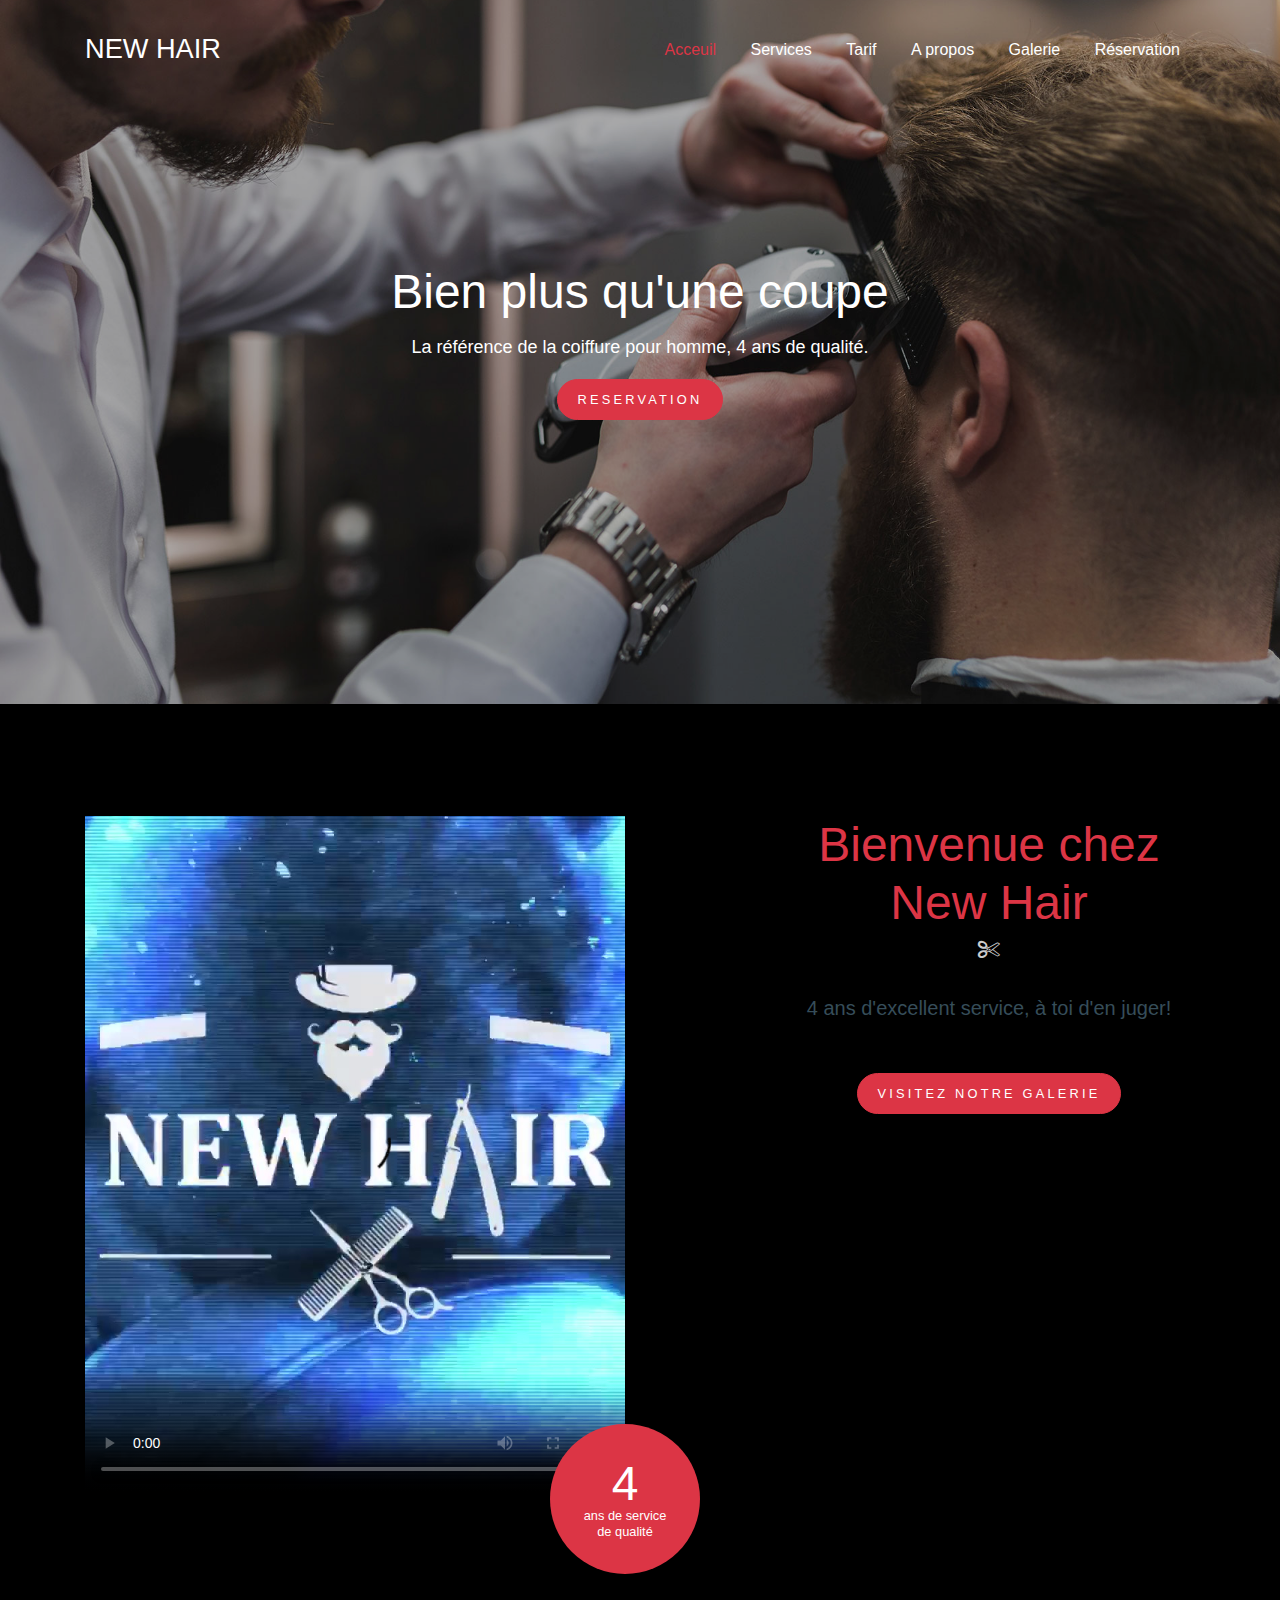
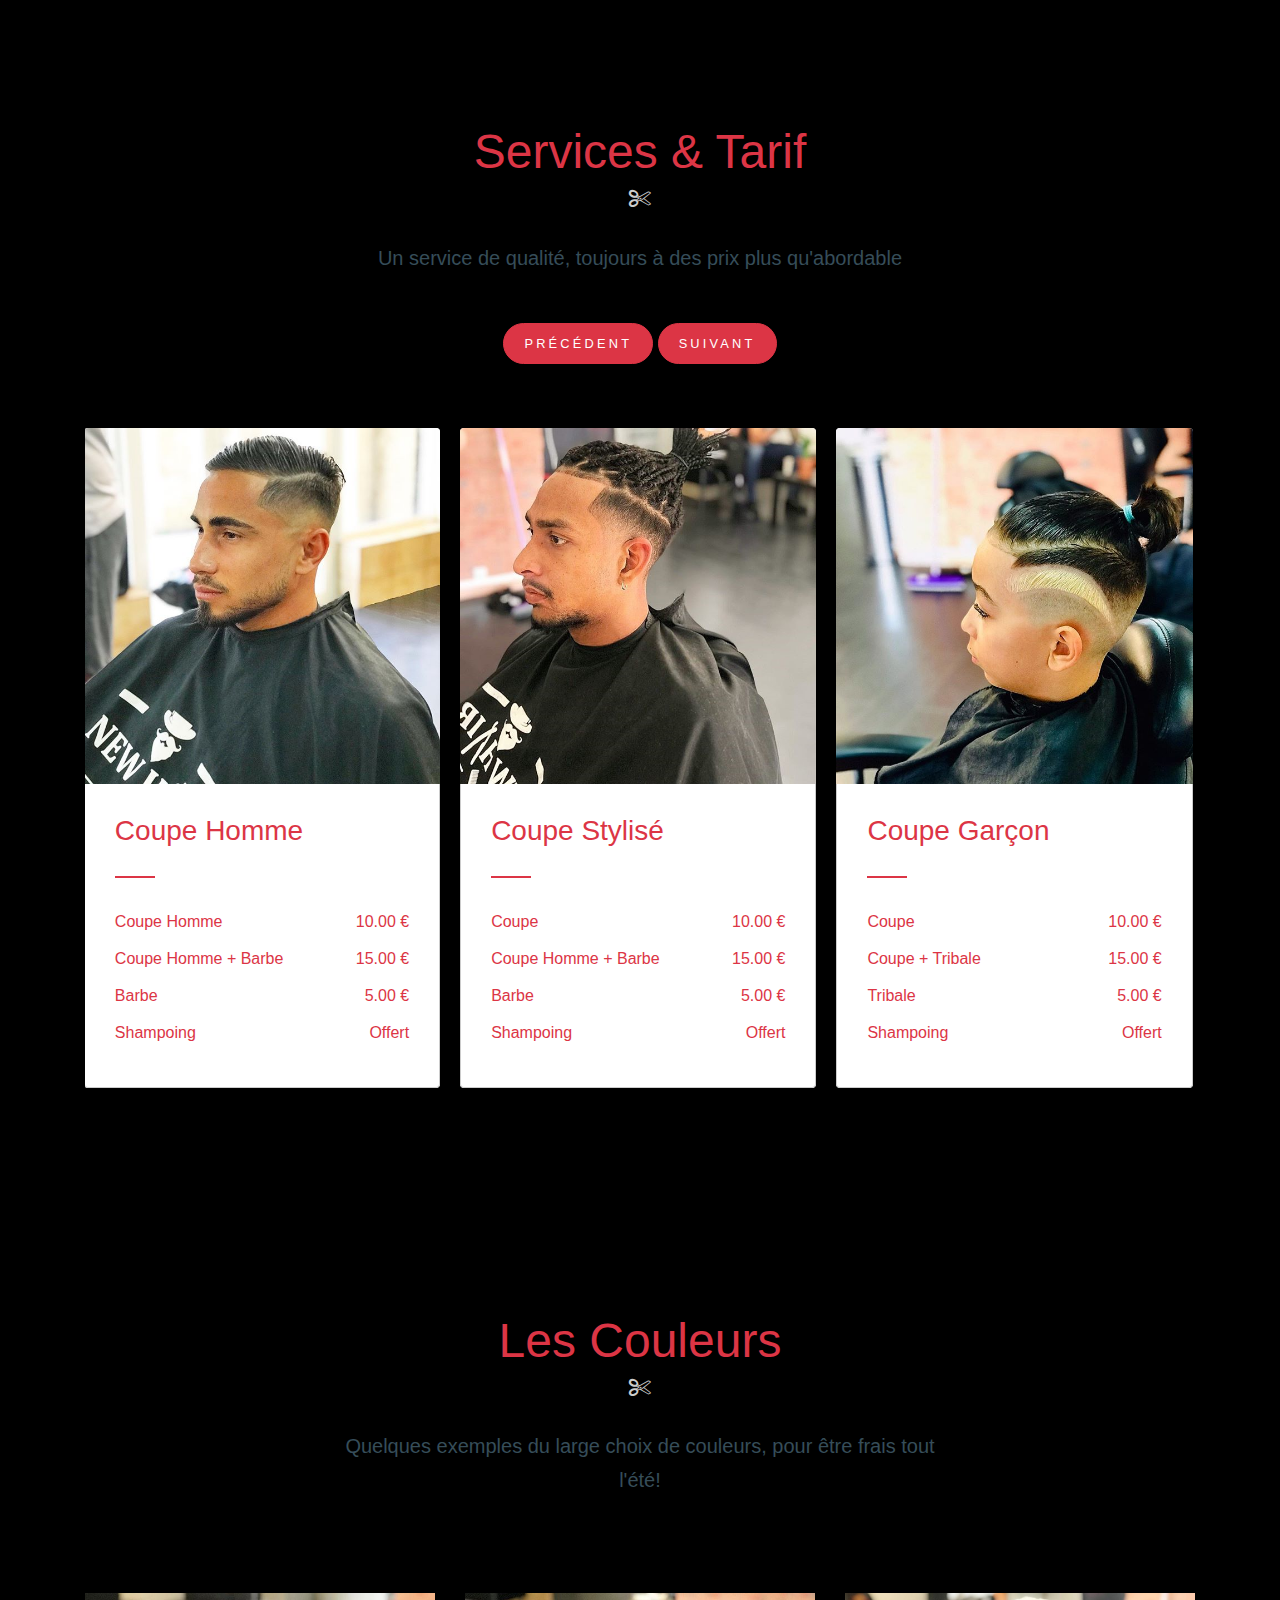
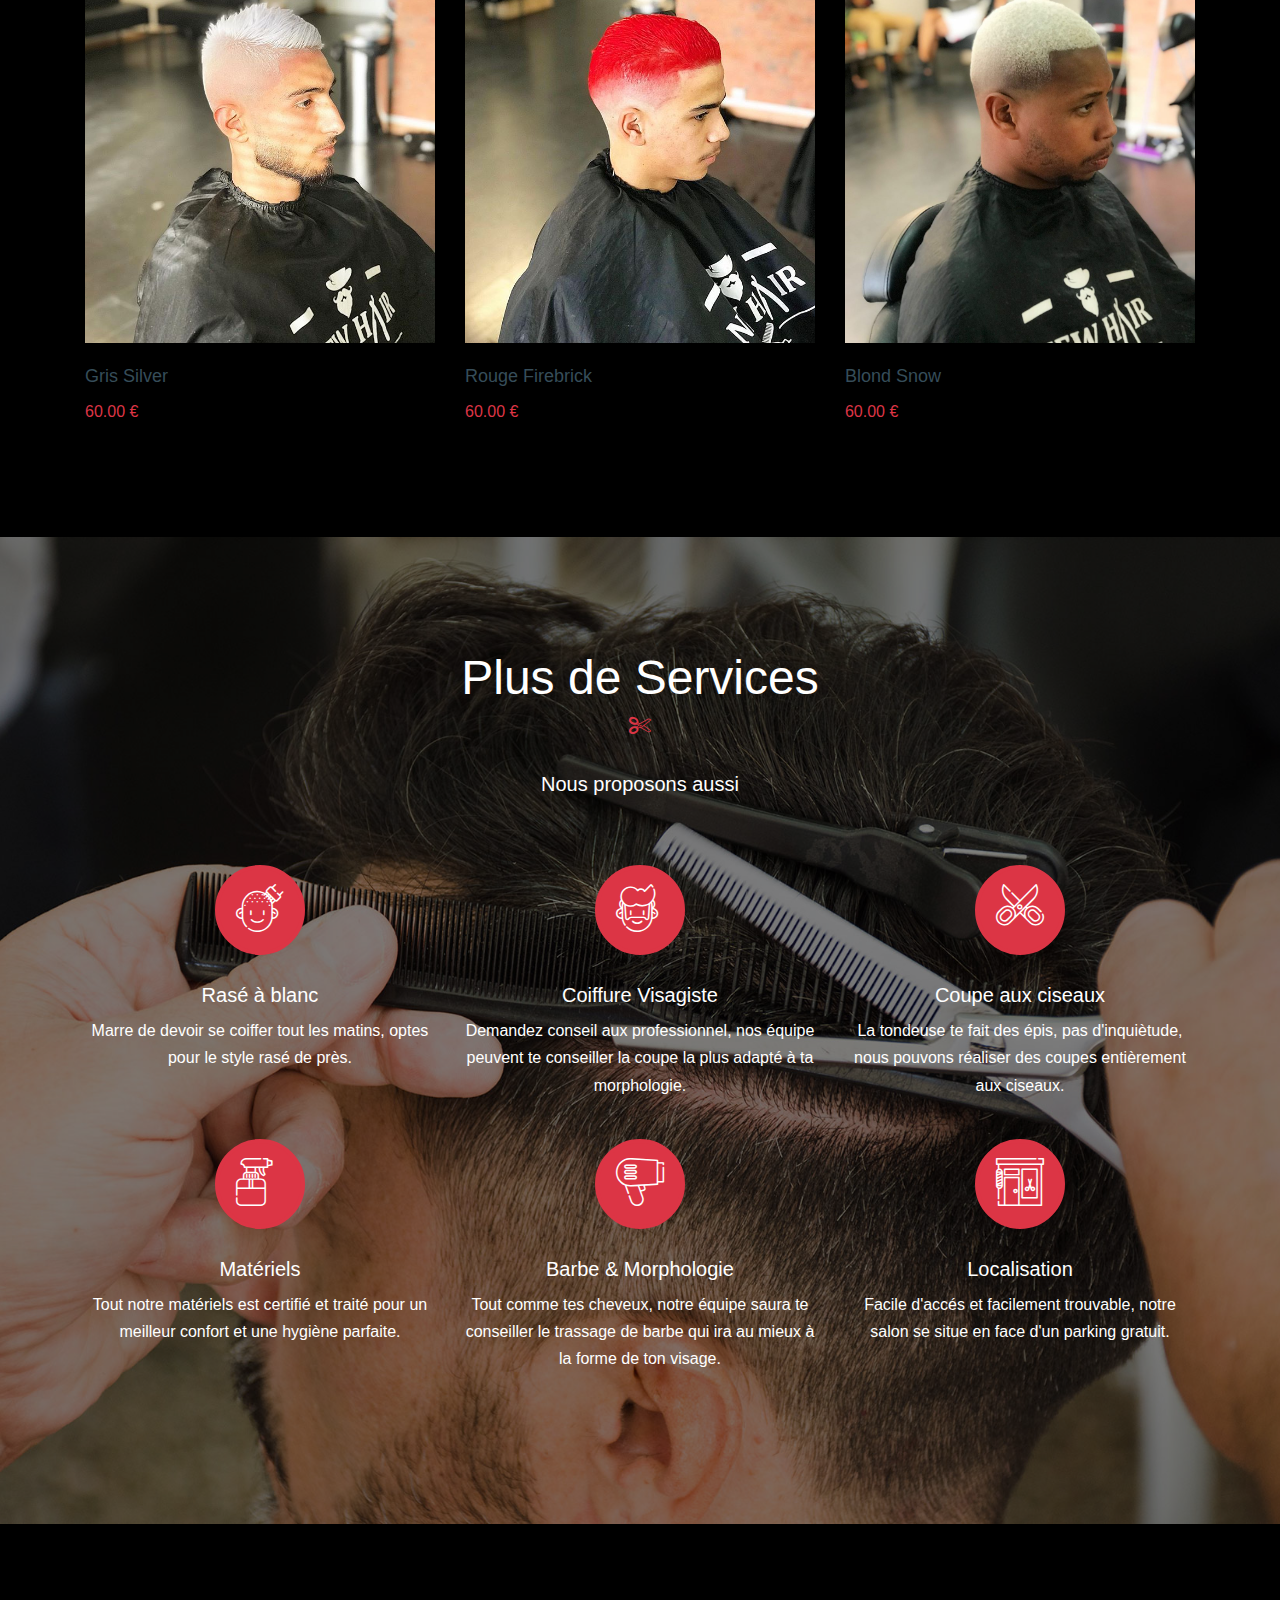
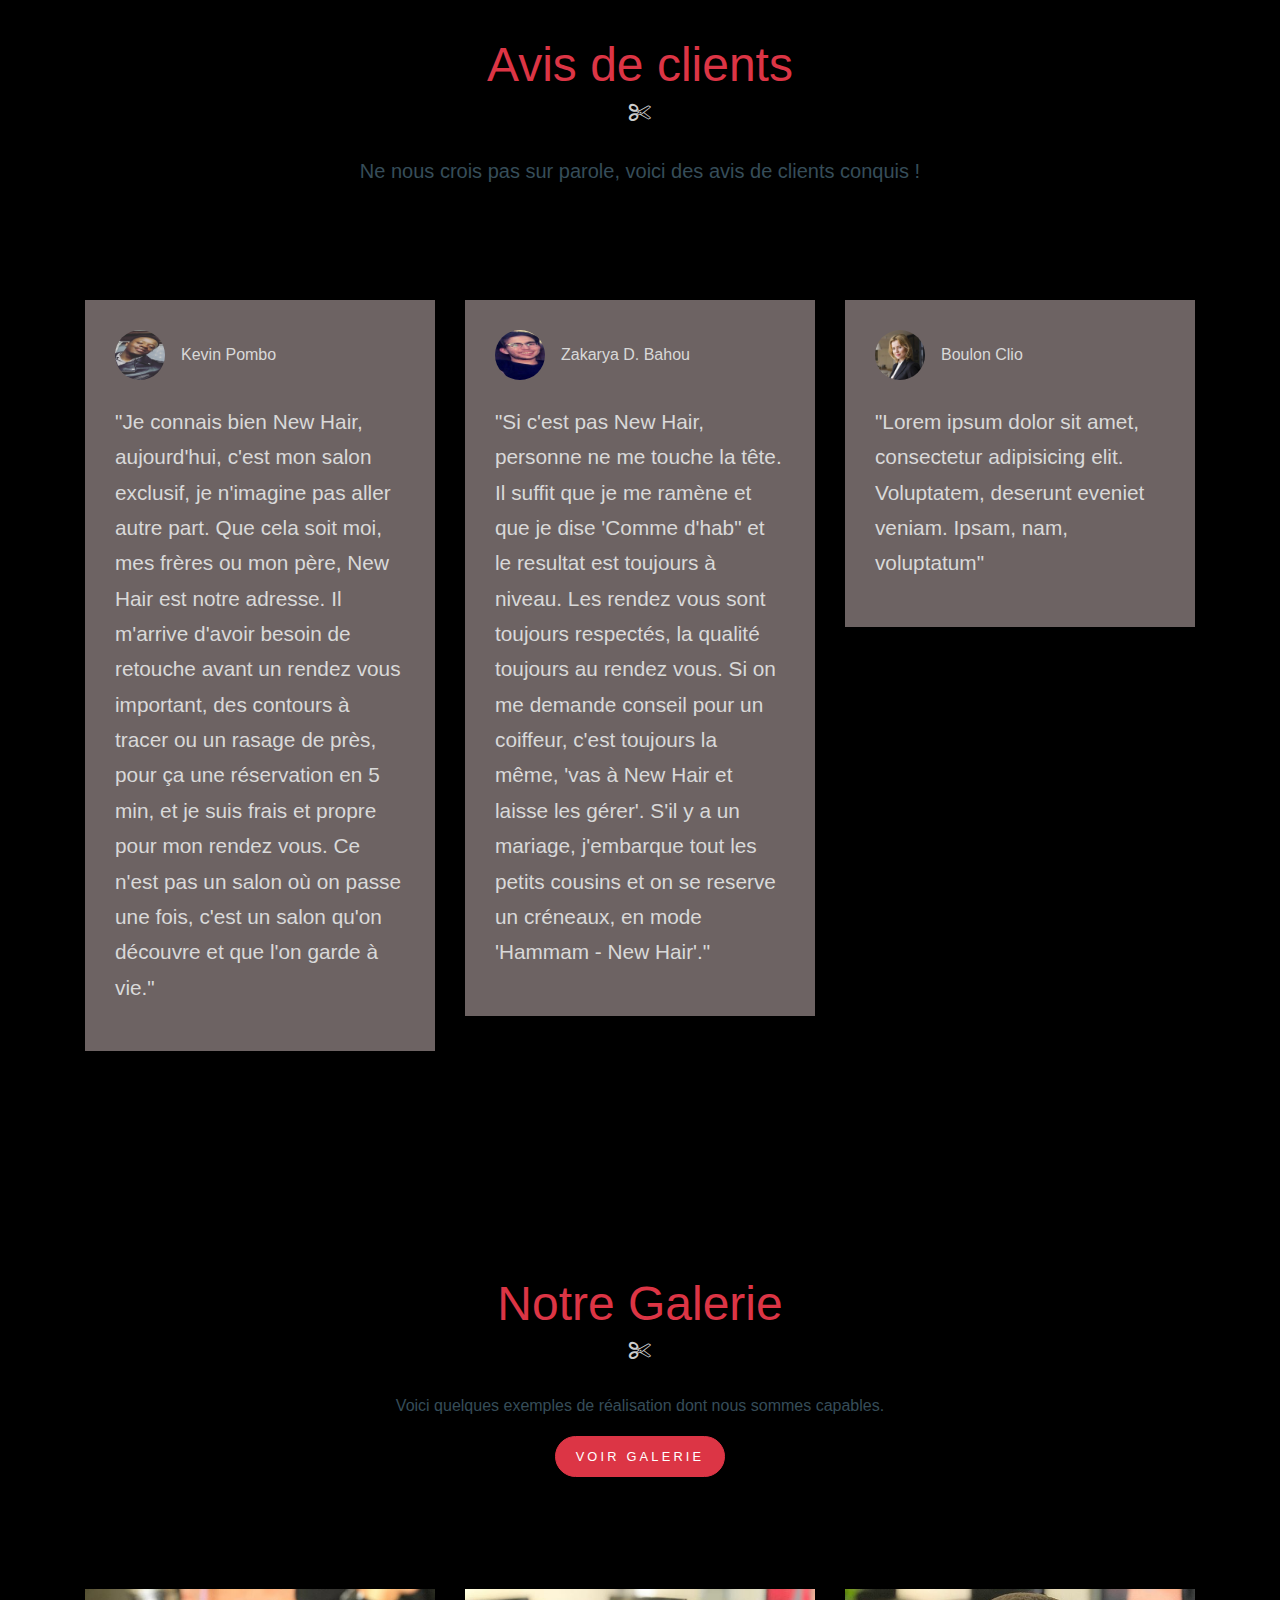
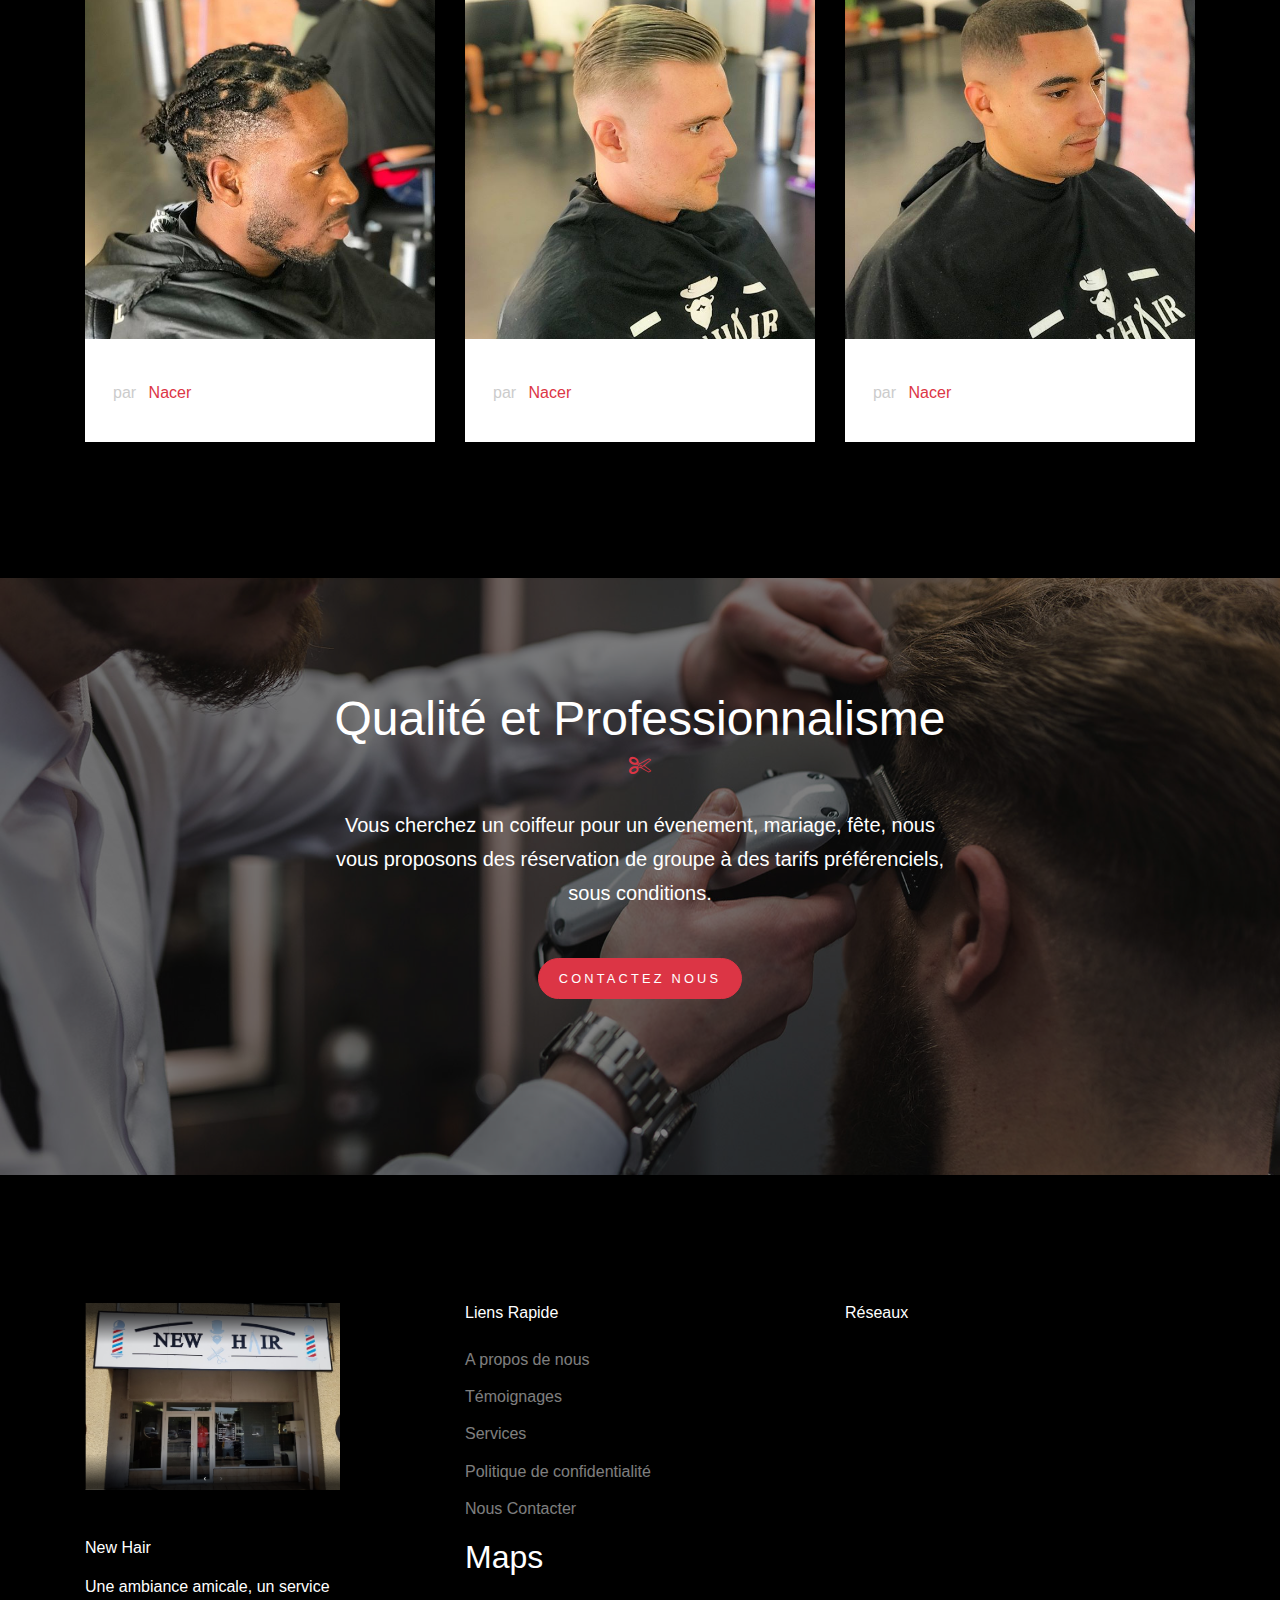
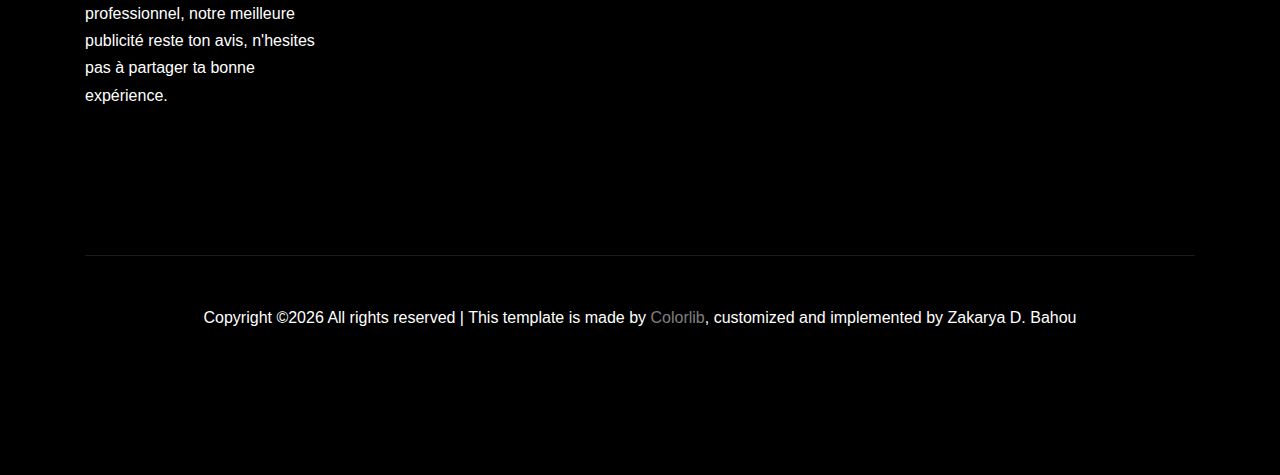
==== commit b03cd066: "Add files via upload" ====
--- a/index.html
+++ b/index.html
@@ -6,7 +6,7 @@
     <meta charset="utf-8">
     <meta name="viewport" content="width=device-width, initial-scale=1, shrink-to-fit=no">
 
-    <link href="https://fonts.googleapis.com/css?family=DM+Sans:300,400,700&display=swap" rel="stylesheet">
+    <link href="https://fonts.googleapis.com/css2?family=Alegreya:ital,wght@0,400;0,500;0,700;0,800;0,900;1,400;1,500;1,700;1,800;1,900&display=swap" rel="stylesheet">
 
     <link rel="stylesheet" href="fonts/icomoon/style.css">
 
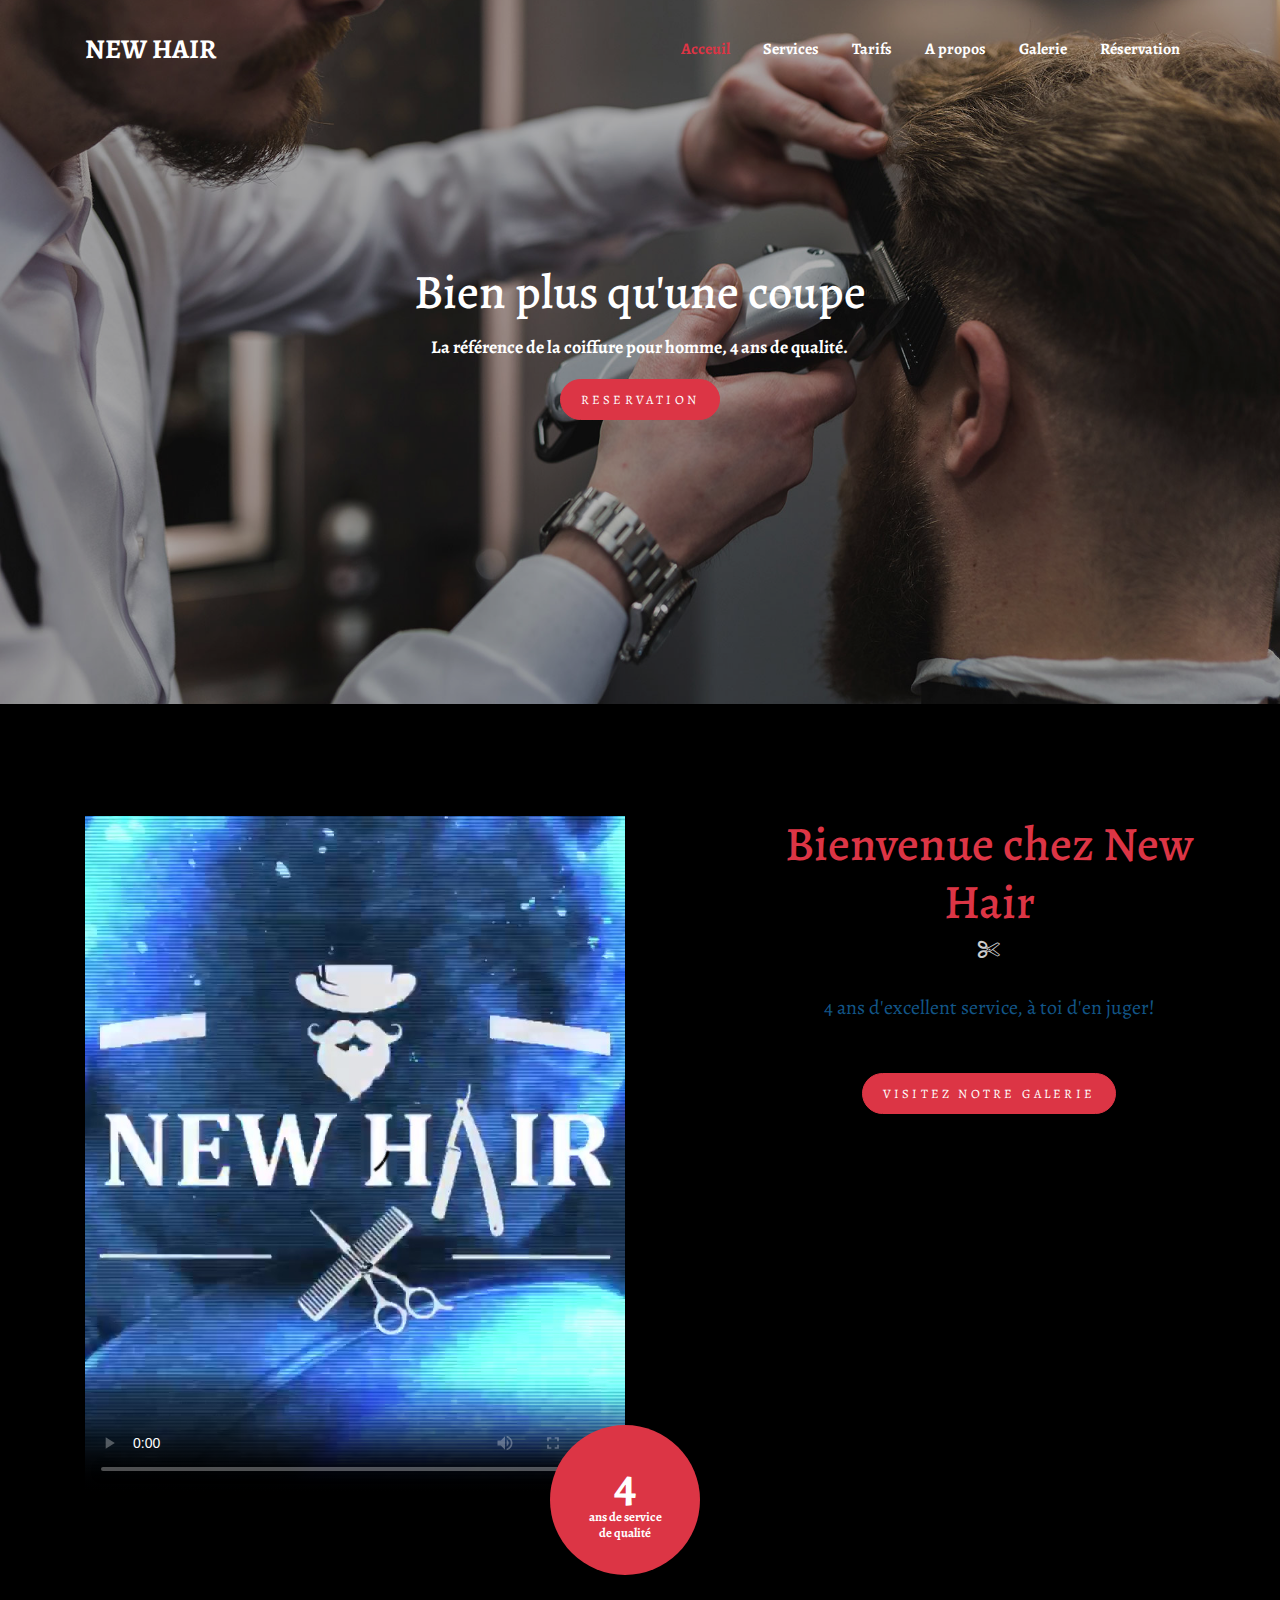
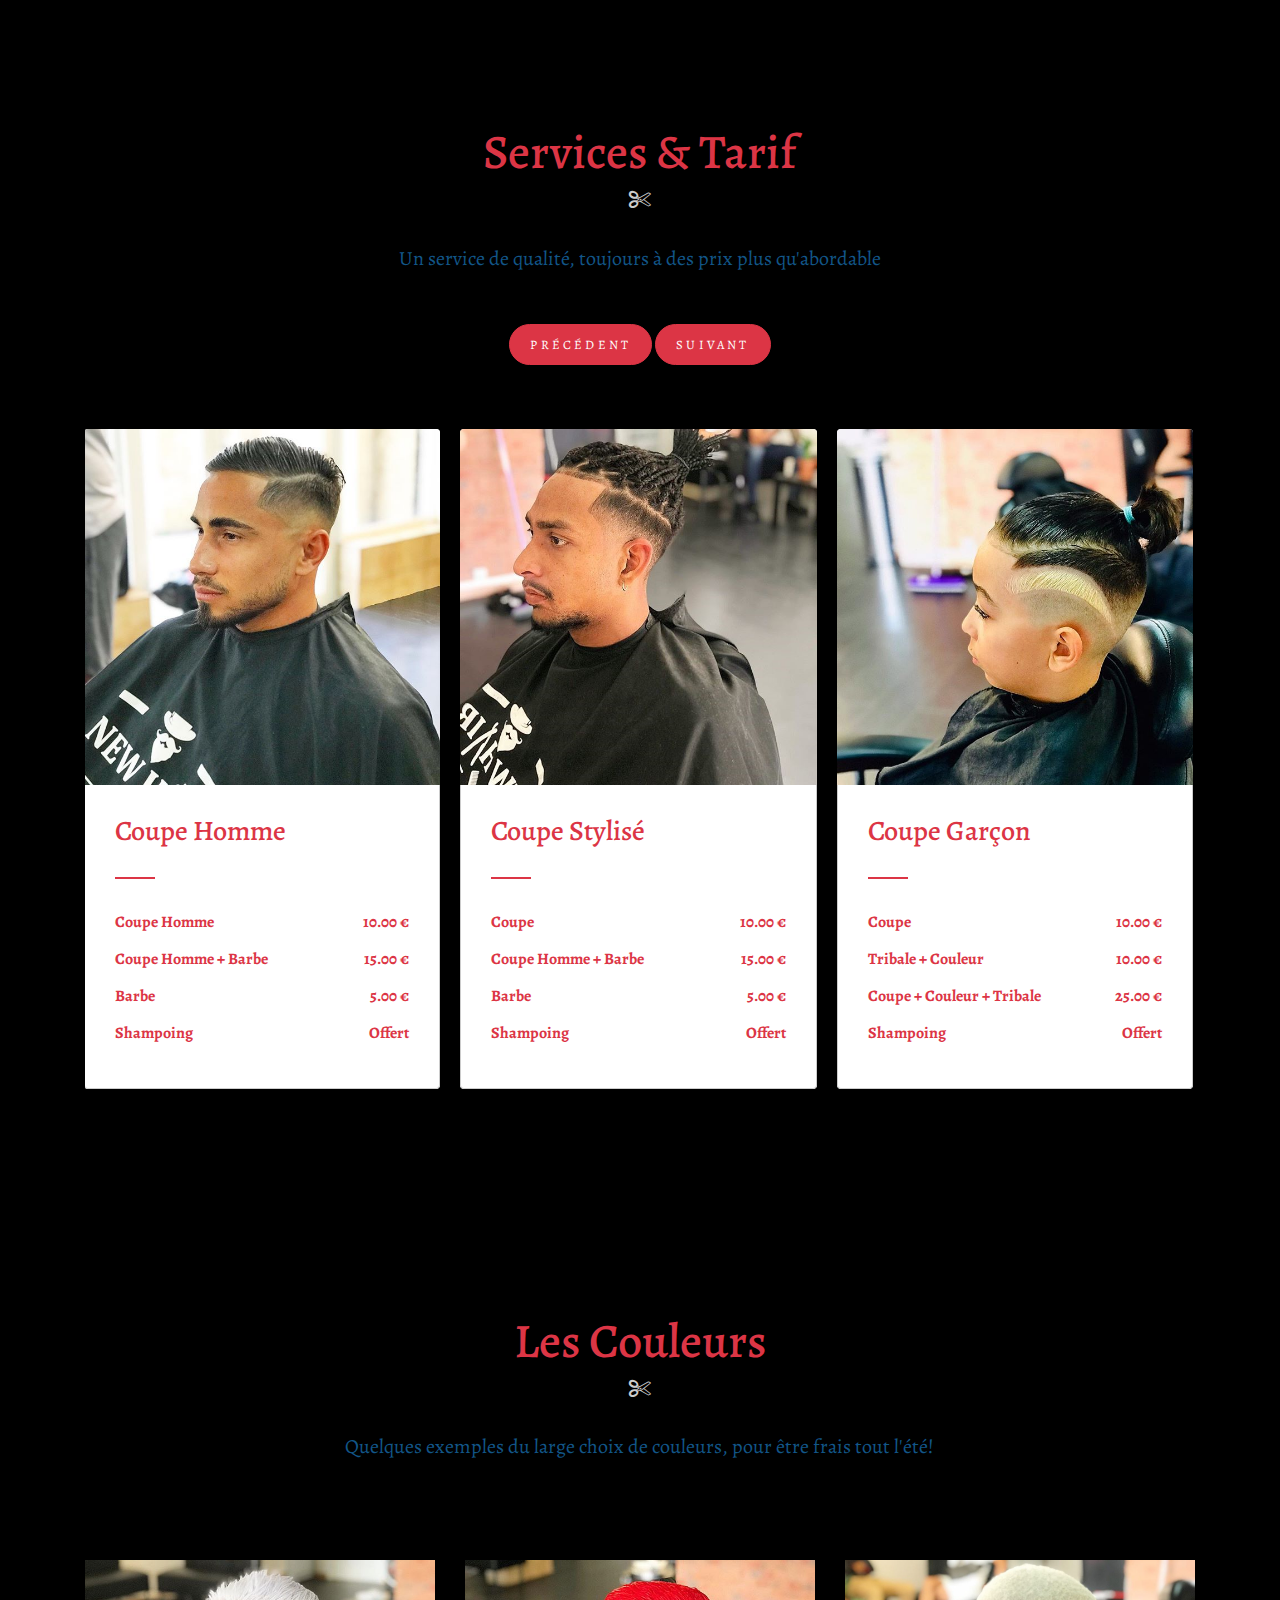
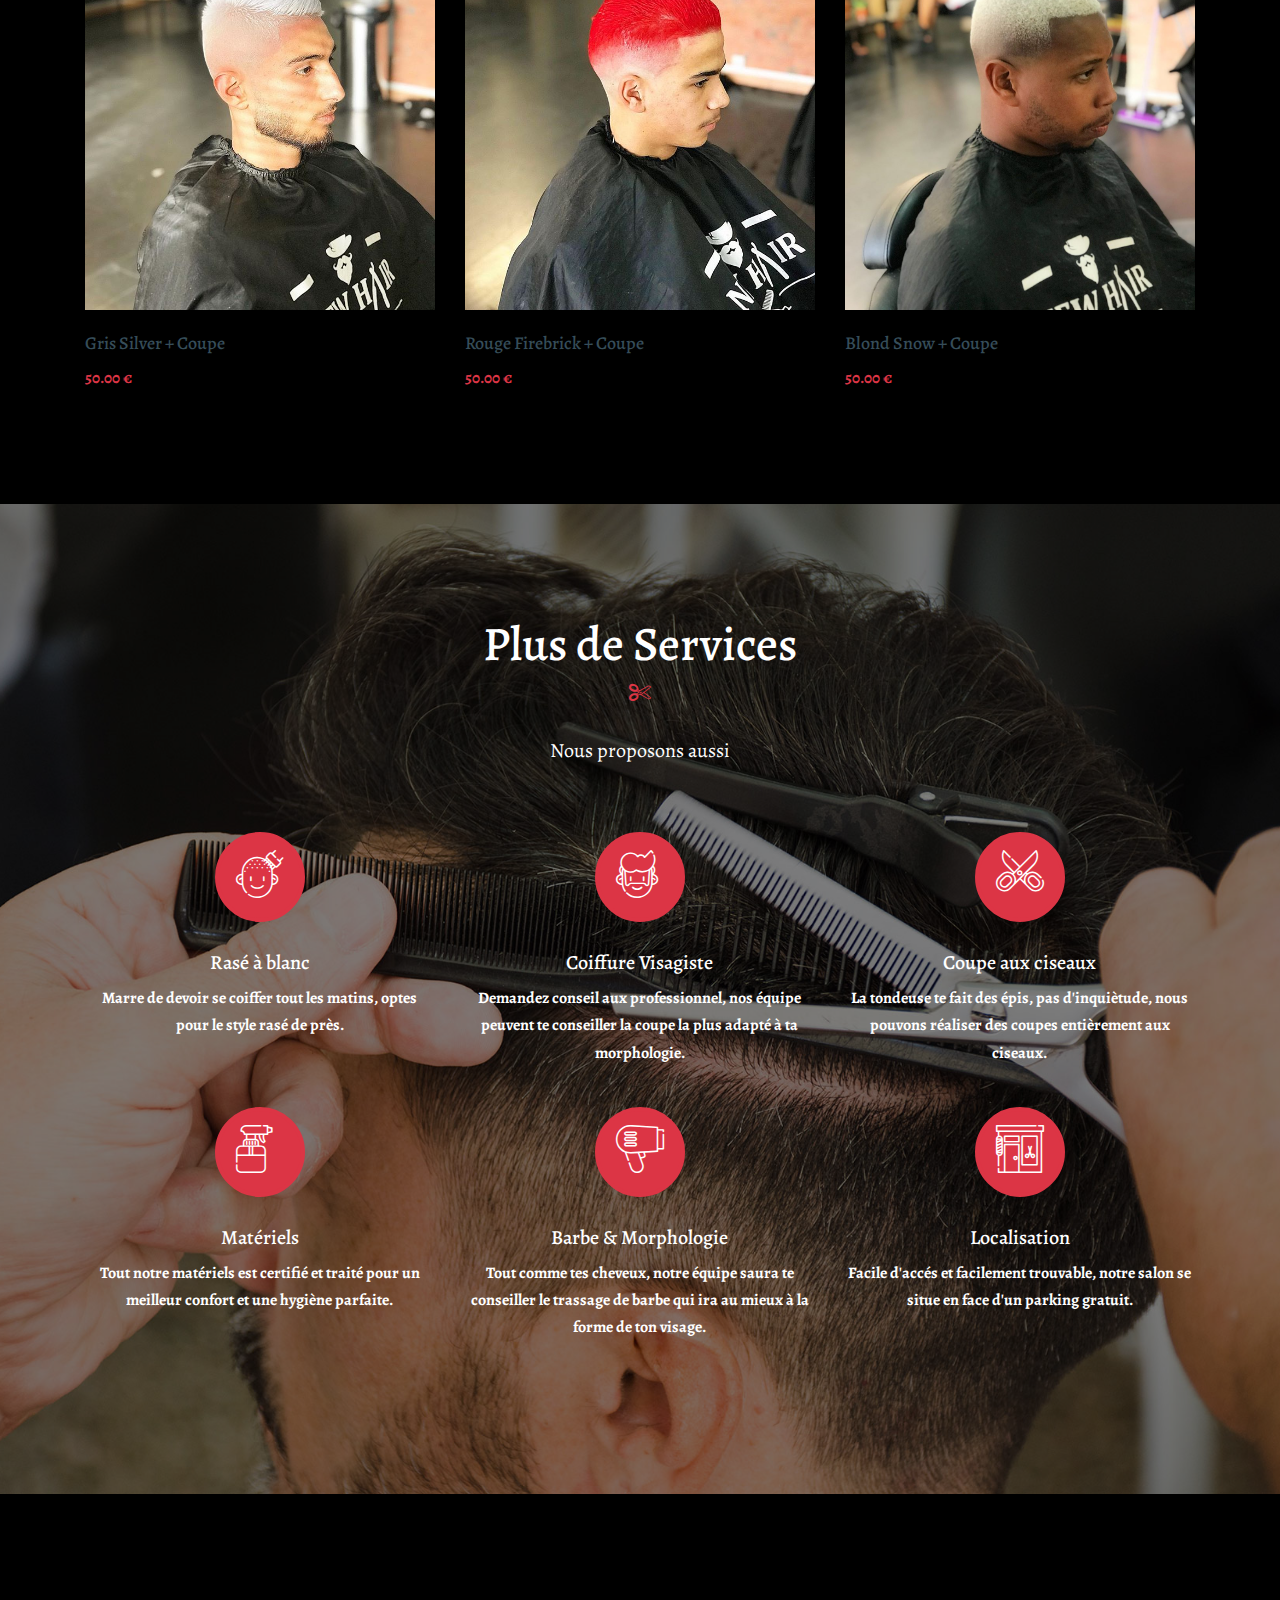
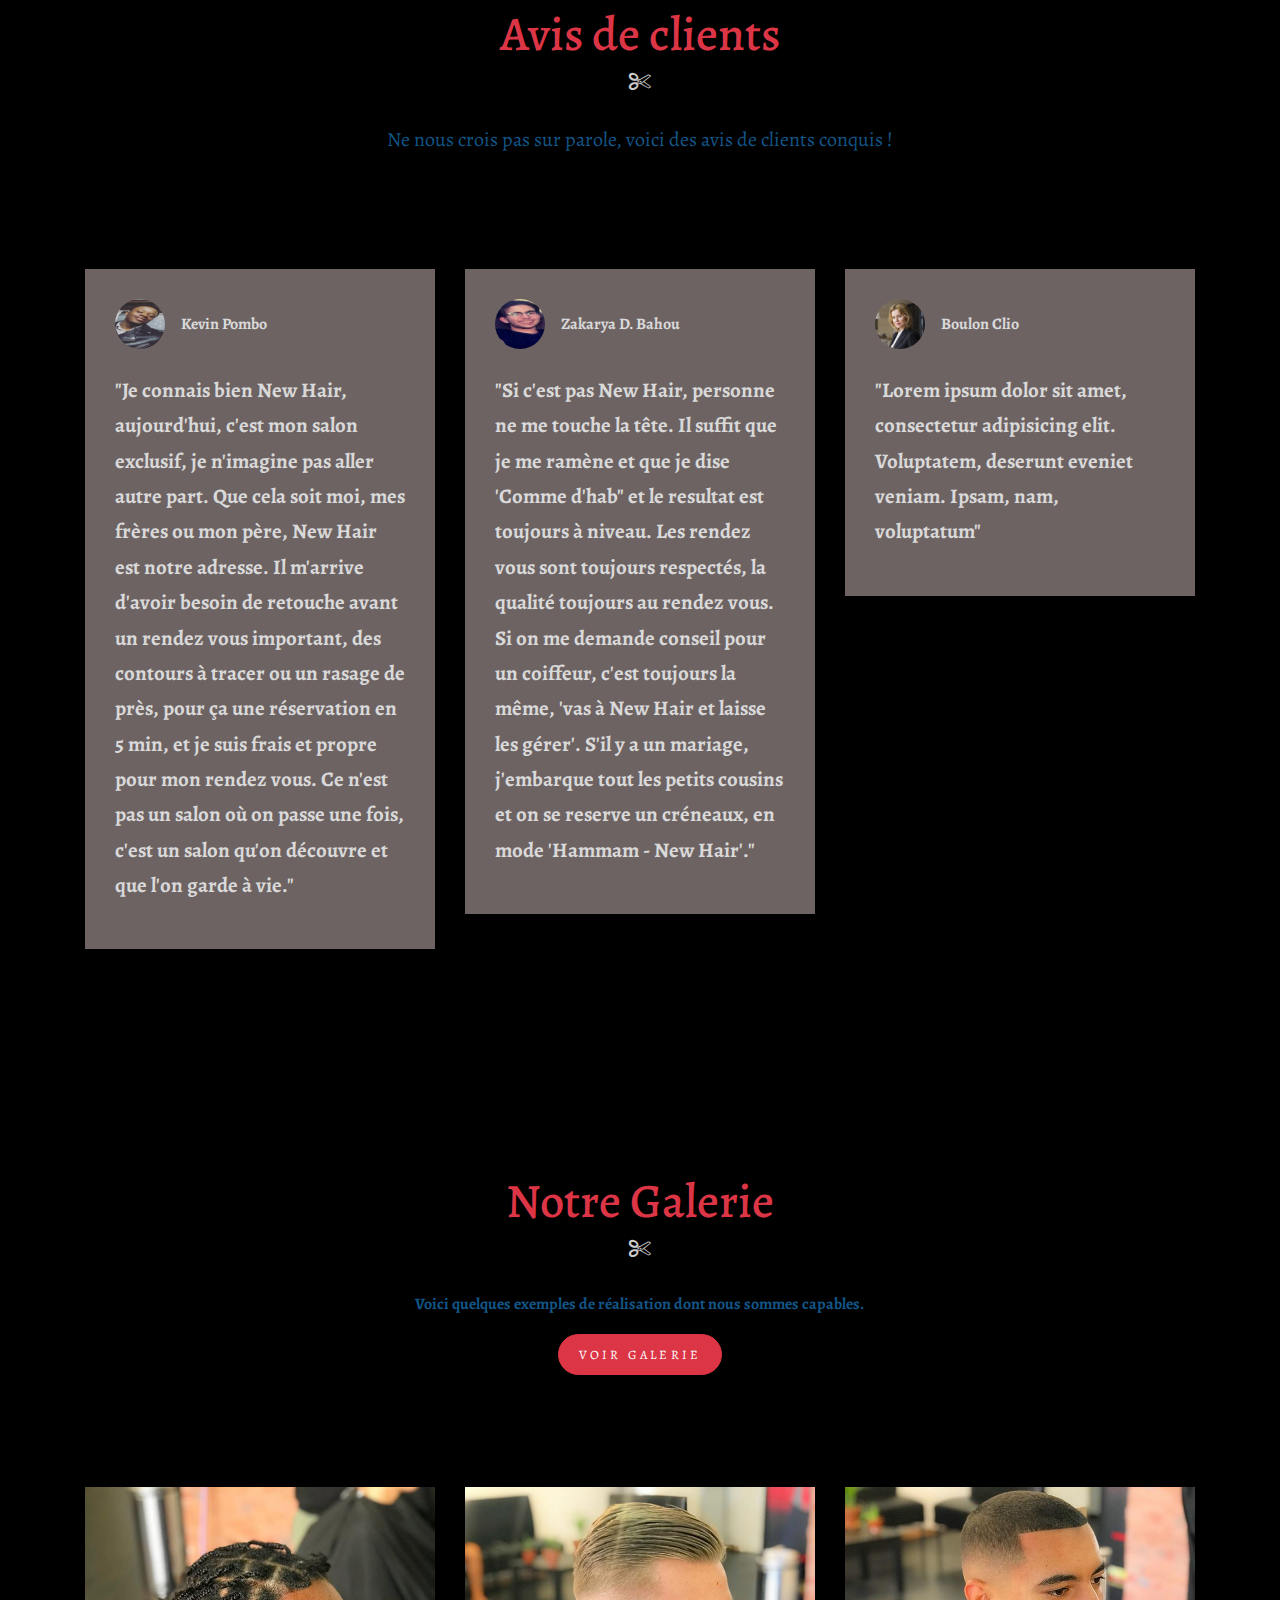
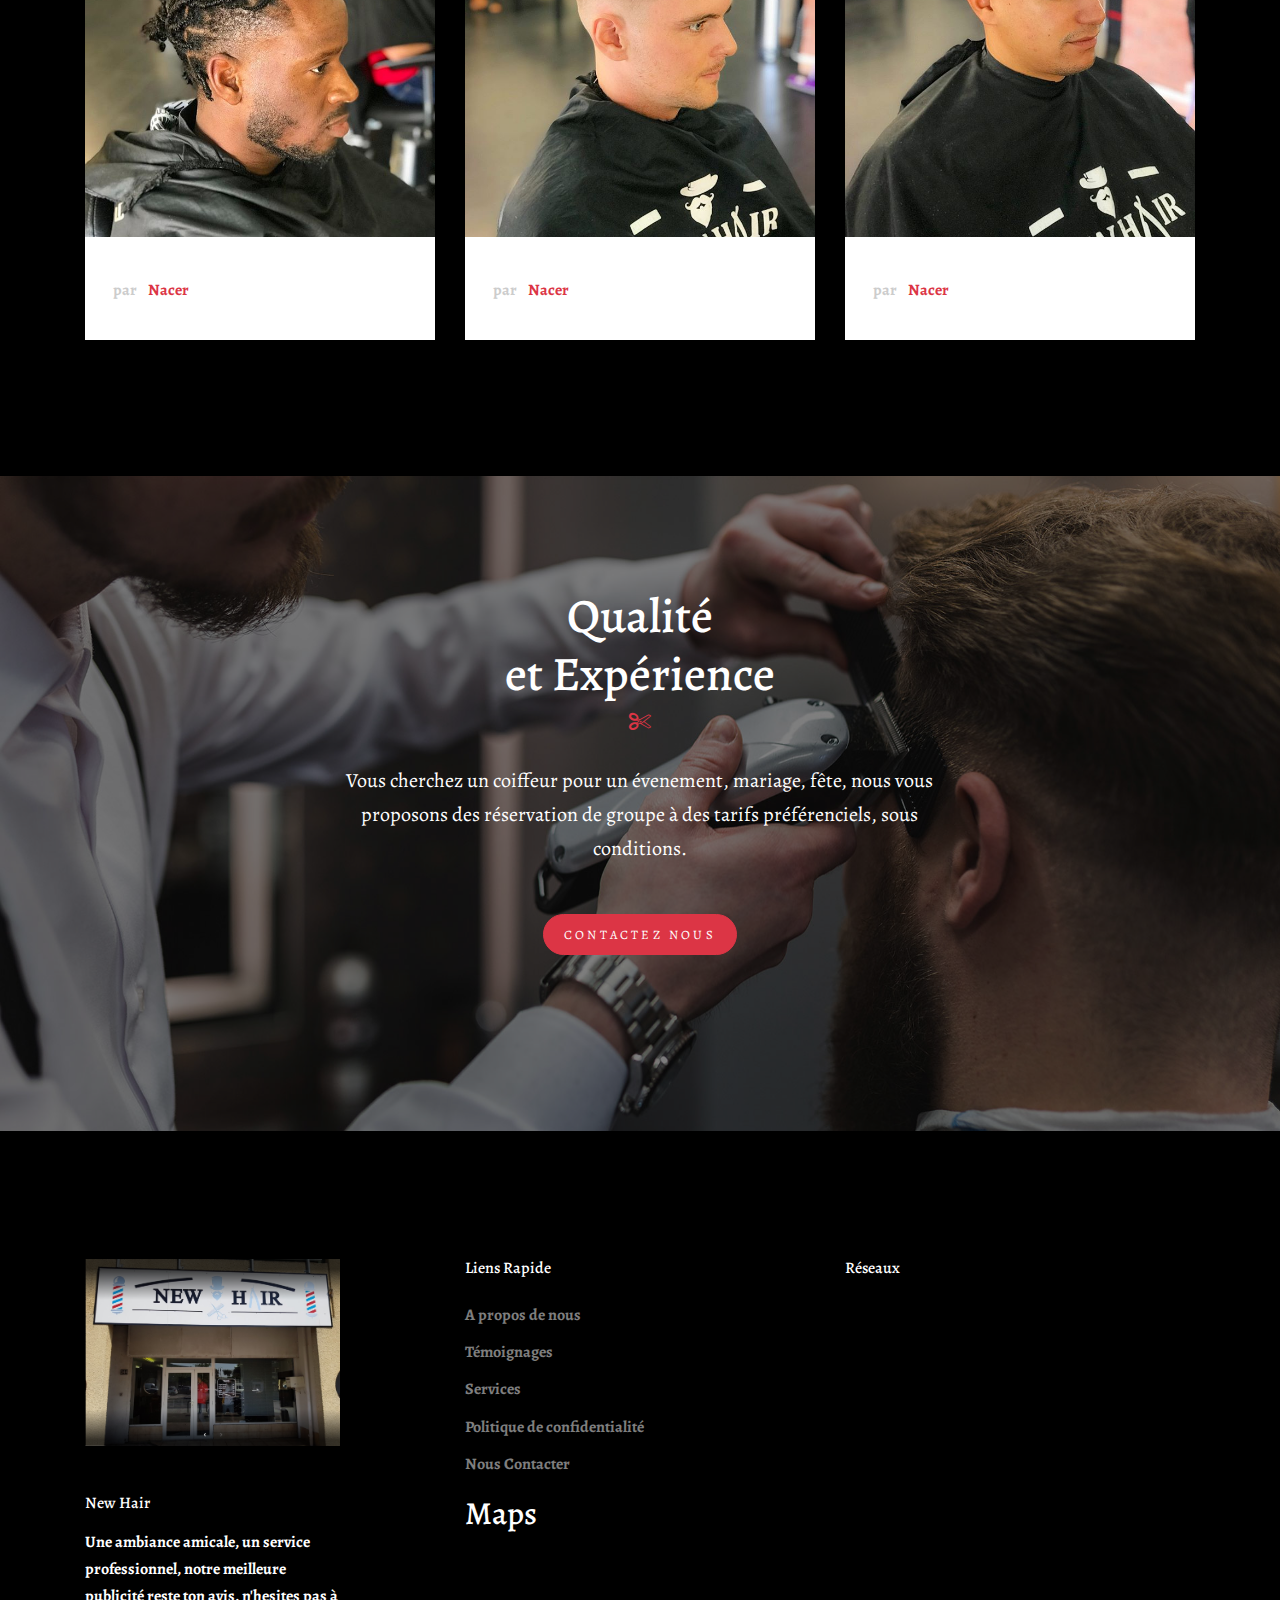
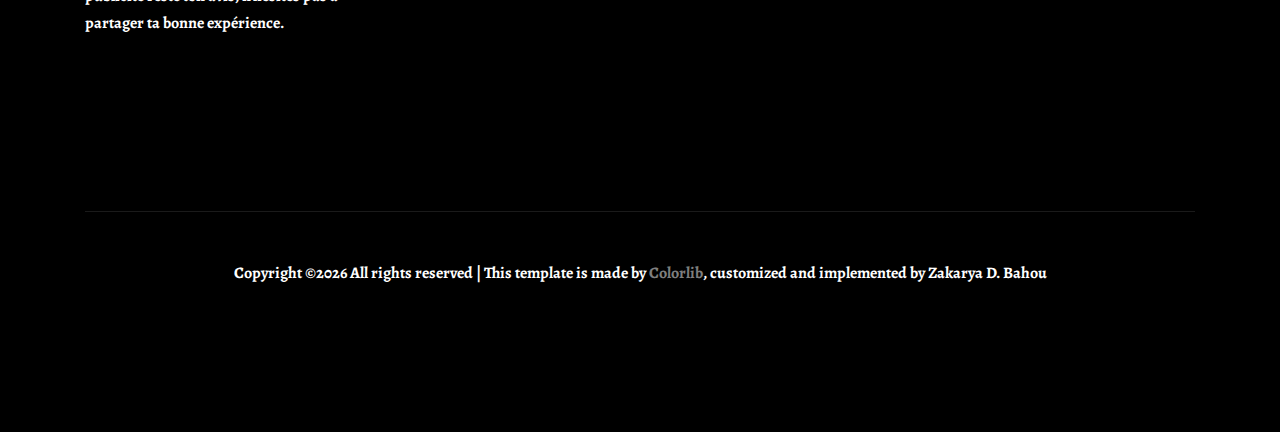
==== commit 971f7a40: "Add files via upload" ====
--- a/index.html
+++ b/index.html
@@ -62,7 +62,7 @@
                 <ul class="site-menu main-menu js-clone-nav ml-auto ">
                   <li class="active"><a href="index.html" class="nav-link" title="page-acceuil">Acceuil</a></li>
                   <li><a href="services.html" class="nav-link" title="page-service">Services</a></li>
-                  <li><a href="barber-shop.html" class="nav-link" title="page-tarif">Tarif</a></li>
+                  <li><a href="barber-shop.html" class="nav-link" title="page-tarif">Tarifs</a></li>
                   <li><a href="about.html" class="nav-link" title="page-à-propos">A propos</a></li>
                   <li><a href="blog.html" class="nav-link" title="oage-galerie">Galerie</a></li>
                   <li><a href="contact.html" class="nav-link" title="page-reservation">Réservation</a></li>
@@ -171,8 +171,8 @@
                   <h3>Coupe Garçon</h3>
                   <ul>
                     <li class="d-flex"><span>Coupe</span> <span class="price ml-auto">10.00 €</span></li>
-                    <li class="d-flex"><span>Coupe + Tribale</span><span class="price ml-auto">15.00 €</span></li>
-                    <li class="d-flex"><span>Tribale</span><span class="price ml-auto">5.00 €</span></li>
+                    <li class="d-flex"><span>Tribale + Couleur</span><span class="price ml-auto">10.00 €</span></li>
+                    <li class="d-flex"><span>Coupe + Couleur + Tribale </span><span class="price ml-auto">25.00 €</span></li>
                     <li class="d-flex"><span>Shampoing</span><span class="price ml-auto">Offert</span></li>
                   </ul>
                 </a>
@@ -200,22 +200,22 @@
           <div class="col-lg-4 col-md-4 col-sm-6 col-12">
             <a href="blog.html" class="place">
               <img src="images/silver.jpg" alt="Image placeholder">
-              <h2>Gris Silver</h2>
-              <span>60.00 €</span>
+              <h2>Gris Silver + Coupe</h2>
+              <span>50.00 €</span>
             </a>
           </div>
           <div class="col-lg-4 col-md-4 col-sm-6 col-12">
             <a href="blog.html" class="place">
               <img src="images/rouge.jpg" alt="Image placeholder">
-              <h2>Rouge Firebrick</h2>
-              <span>60.00 €</span>
+              <h2>Rouge Firebrick + Coupe</h2>
+              <span>50.00 €</span>
             </a>
           </div>
           <div class="col-lg-4 col-md-4 col-sm-6 col-12">
             <a href="blog.html" class="place">
               <img src="images/blond.jpg" alt="Image placeholder">
-              <h2>Blond Snow</h2>
-              <span>60.00 €</span>
+              <h2>Blond Snow + Coupe</h2>
+              <span>50.00 €</span>
             </a>
           </div>
           
@@ -324,7 +324,7 @@
                 <span>Kevin Pombo</span>
               </div>
               <blockquote>
-                <p>"Je connais bien New Hair, aujourd'hui, c'est mon salon exclusif, je n'imagine pas aller autre part. Que cela soit moi, mes frères ou mon père, New Hair est notre adresse. Il m'arrive d'avoir besoin de retouche avant un rendez vous important, des contours à tracer ou un rasage de près, pour ça une réservation en 5 min, et je suis frais et propre pour mon rendez vous. Ce n'est pas un salon où on passe une fois, c'est un salon qu'on découvre et que l'on garde à vie."</p>
+                <p>"Je connais bien New Hair, aujourd'hui, c'est mon salon exclusif, je n'imagine pas aller autre part. Que cela soit moi, mes frères ou mon père, New Hair est notre adresse. Il m'arrive d'avoir besoin de retouche avant un rendez vous important, des contours à tracer ou un rasage de près, pour ça une réservation en 5 min, et je suis frais et propre pour mon rendez vous. Ce n'est pas un salon où on passe une fois, c'est un salon qu'on découvre et que l'on garde à vie." <br></p>
               </blockquote>
               
             </div>
@@ -418,7 +418,7 @@
       <div class="container">
         <div class="row justify-content-center text-center">
           <div class="col-7 text-center mb-5">
-            <h2 class="text-white scissors primary-color-icon text-center">Qualité et Professionnalisme</h2>
+            <h2 class="text-white scissors primary-color-icon text-center">Qualité <br>et Expérience</h2>
             <p class="lead text-white mb-5">Vous cherchez un coiffeur pour un évenement, mariage, fête, nous vous proposons des réservation de groupe à des tarifs préférenciels, sous conditions.</p>
             <p><a href="contact.html" class="btn btn-primary">Contactez Nous</a></p>
           </div>
--- a/css/style.css
+++ b/css/style.css
@@ -175,6 +175,19 @@
 
 .border-w-5 {
   border-width: 5px; }
+
+/* Media only*/
+@media only screen and ( max-width: 560px ) {
+  #myBtn{
+    display:none !important;
+  }
+}
+@media only screen and ( max-width: 560px ) {
+  .scrollFunction{
+    display:none !important;
+  }
+}
+
 
 #myBtn {
   display: none;
@@ -227,10 +240,15 @@
 
 body {
   line-height: 1.7;
-  color: #364d59 !important;
-  font-weight: 300;
+  color: rgb(18,86,136) !important;
+  font-weight: 700;
   font-size: 1rem;
-  background-color: #000; }
+  background-color: #000;
+  font-family:'Alegreya', serif, -apple-system, BlinkMacSystemFont, "Segoe UI", Roboto, "Helvetica Neue", Arial, "Noto Sans", sans-serif, "Apple Color Emoji", "Segoe UI Emoji", "Segoe UI Symbol", "Noto Color Emoji"; }
+
+.mb-5.lead{
+  font-weight: 400;
+}
 
 html {
   scroll-behavior: smooth; }
@@ -253,7 +271,7 @@
 
 h1, h2, h3, h4, h5,
 .h1, .h2, .h3, .h4, .h5 {
-  font-weight: 300;
+  font-weight: 500;
   color: #364d59; }
 
 .border-2 {
@@ -300,7 +318,7 @@
 .form-control {
   height: 55px;
   background: #fff !important;
-  font-family: "DM Sans", -apple-system, BlinkMacSystemFont, "Segoe UI", Roboto, "Helvetica Neue", Arial, "Noto Sans", sans-serif, "Apple Color Emoji", "Segoe UI Emoji", "Segoe UI Symbol", "Noto Color Emoji"; }
+  font-family:'Alegreya', serif, -apple-system, BlinkMacSystemFont, "Segoe UI", Roboto, "Helvetica Neue", Arial, "Noto Sans", sans-serif, "Apple Color Emoji", "Segoe UI Emoji", "Segoe UI Symbol", "Noto Color Emoji"; }
   .form-control:active, .form-control:focus {
     border-color: #dc3545; }
   .form-control:hover, .form-control:active, .form-control:focus {
@@ -1639,9 +1657,4 @@
         display: block;
         font-size: .8rem; }
 
-/* Media only*/
-@media only screen and ( max-width: 767px ) {
-  .scrollToTop{
-      display:none !important;
-  }
-}
+
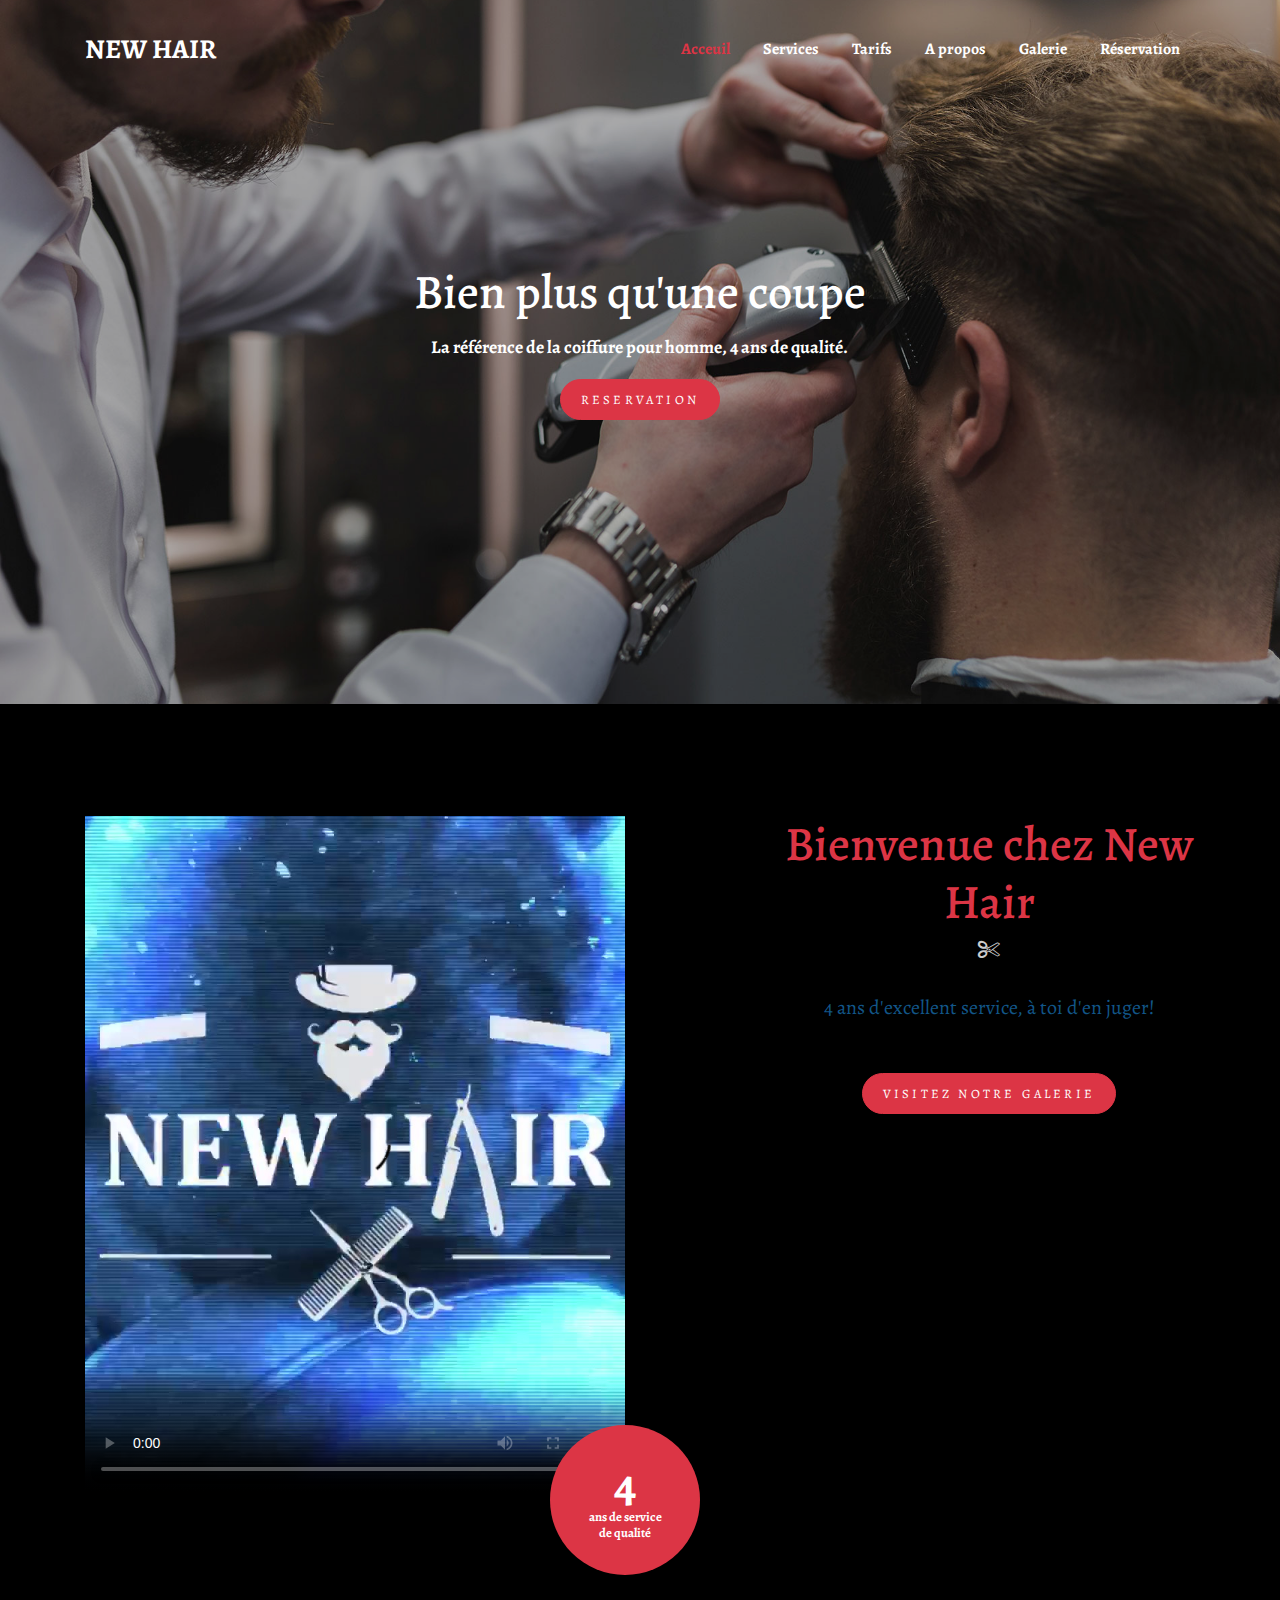
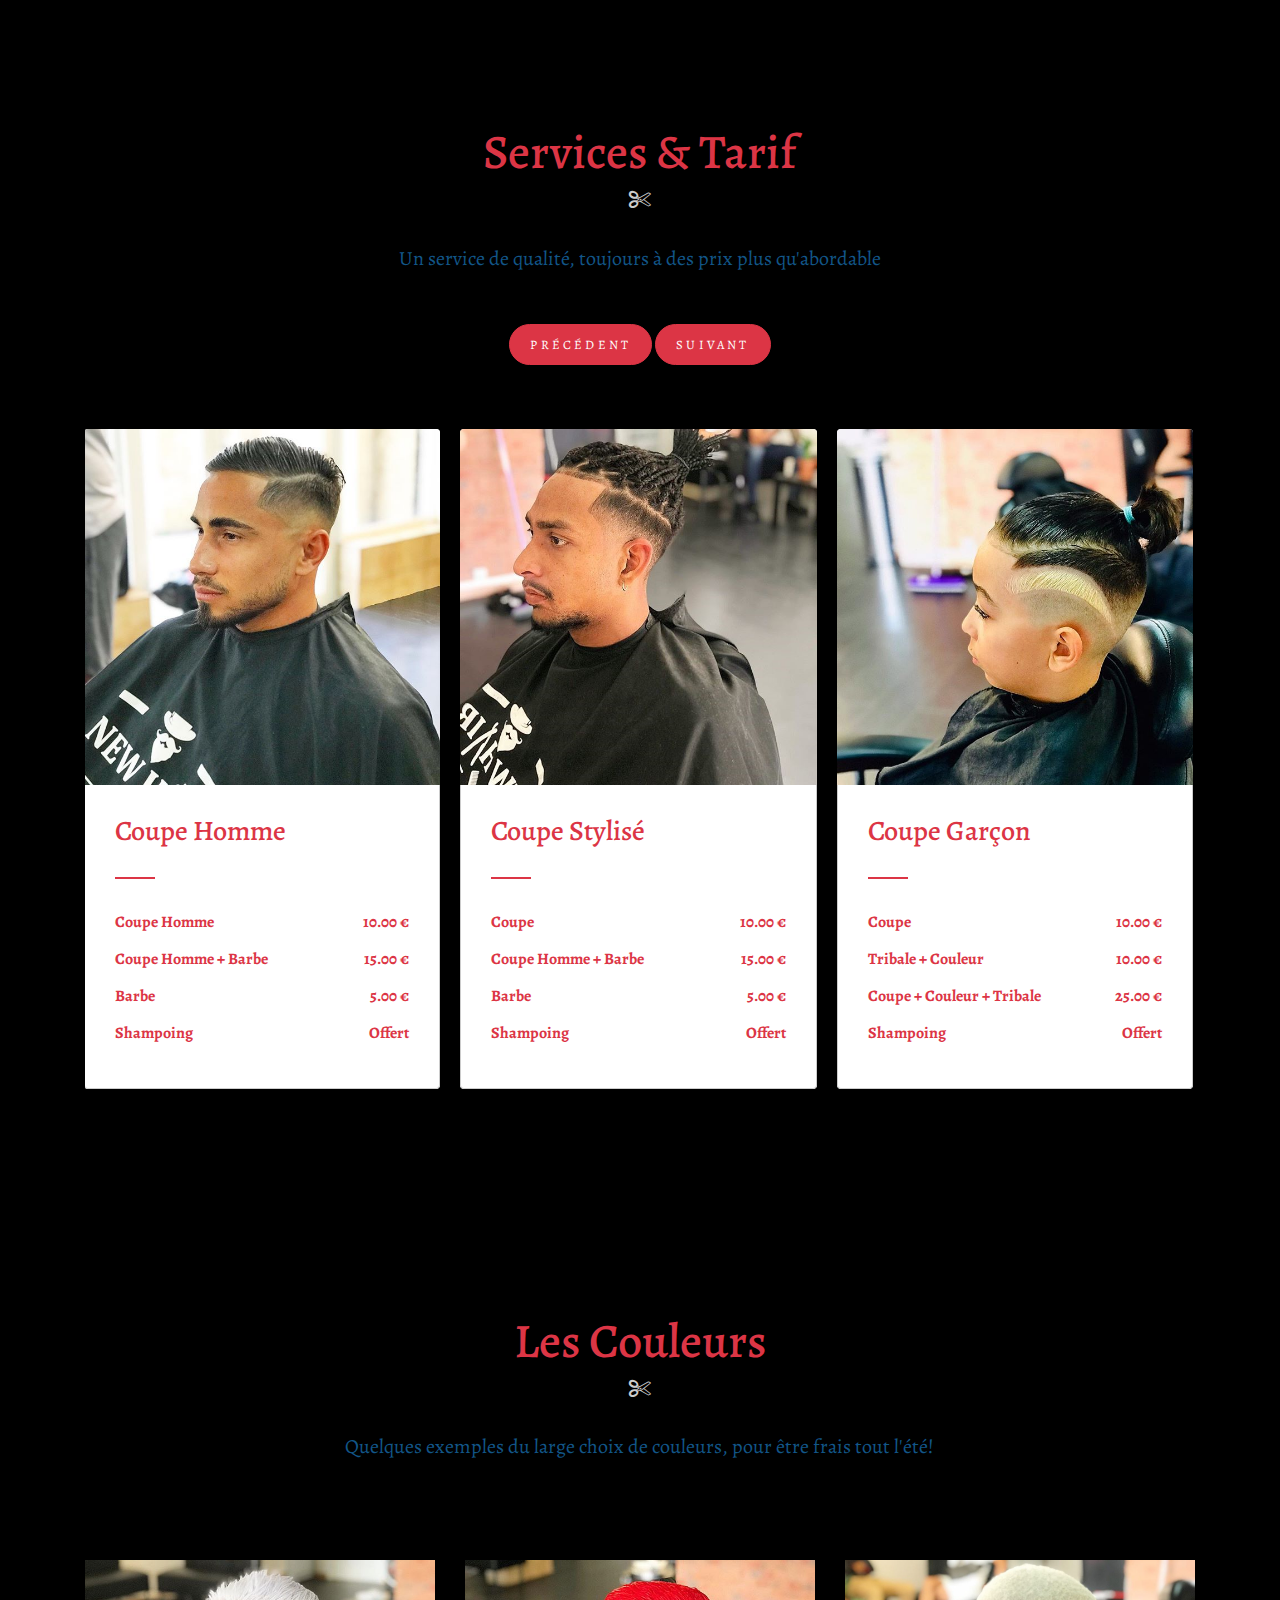
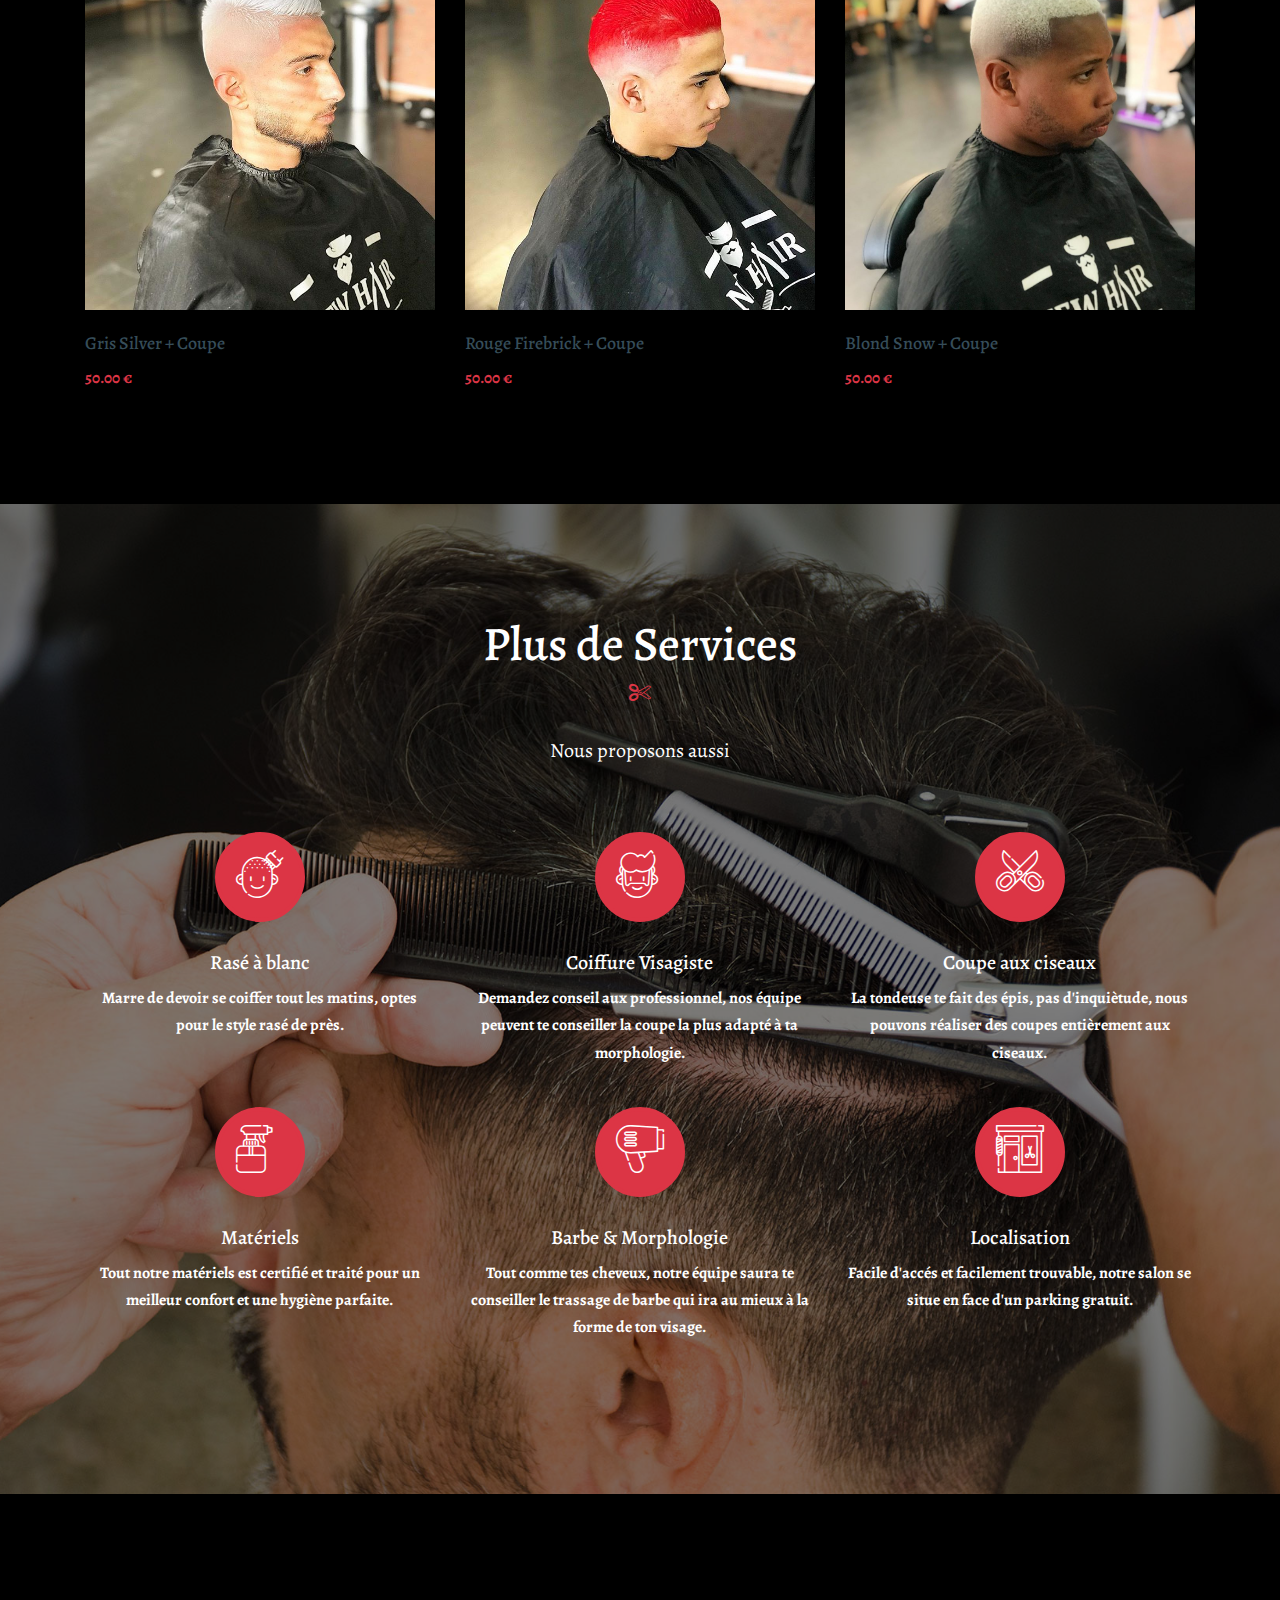
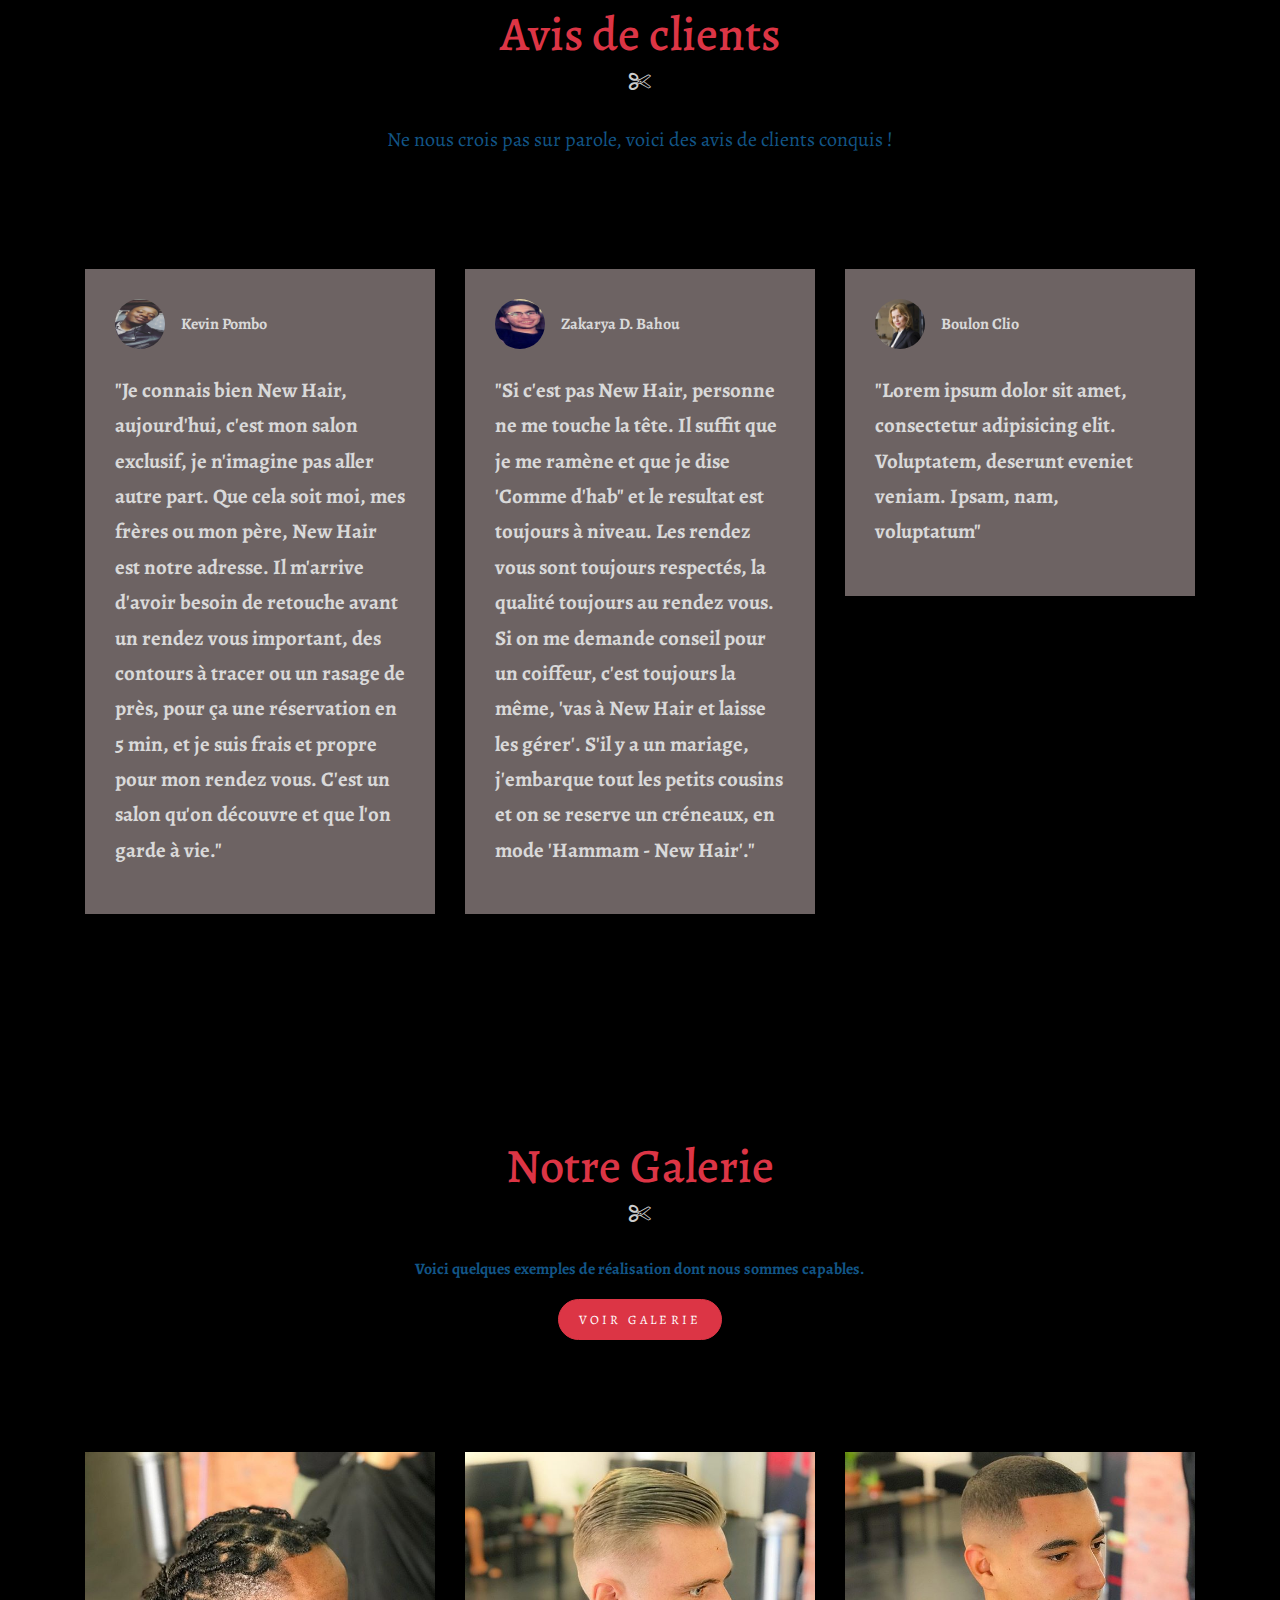
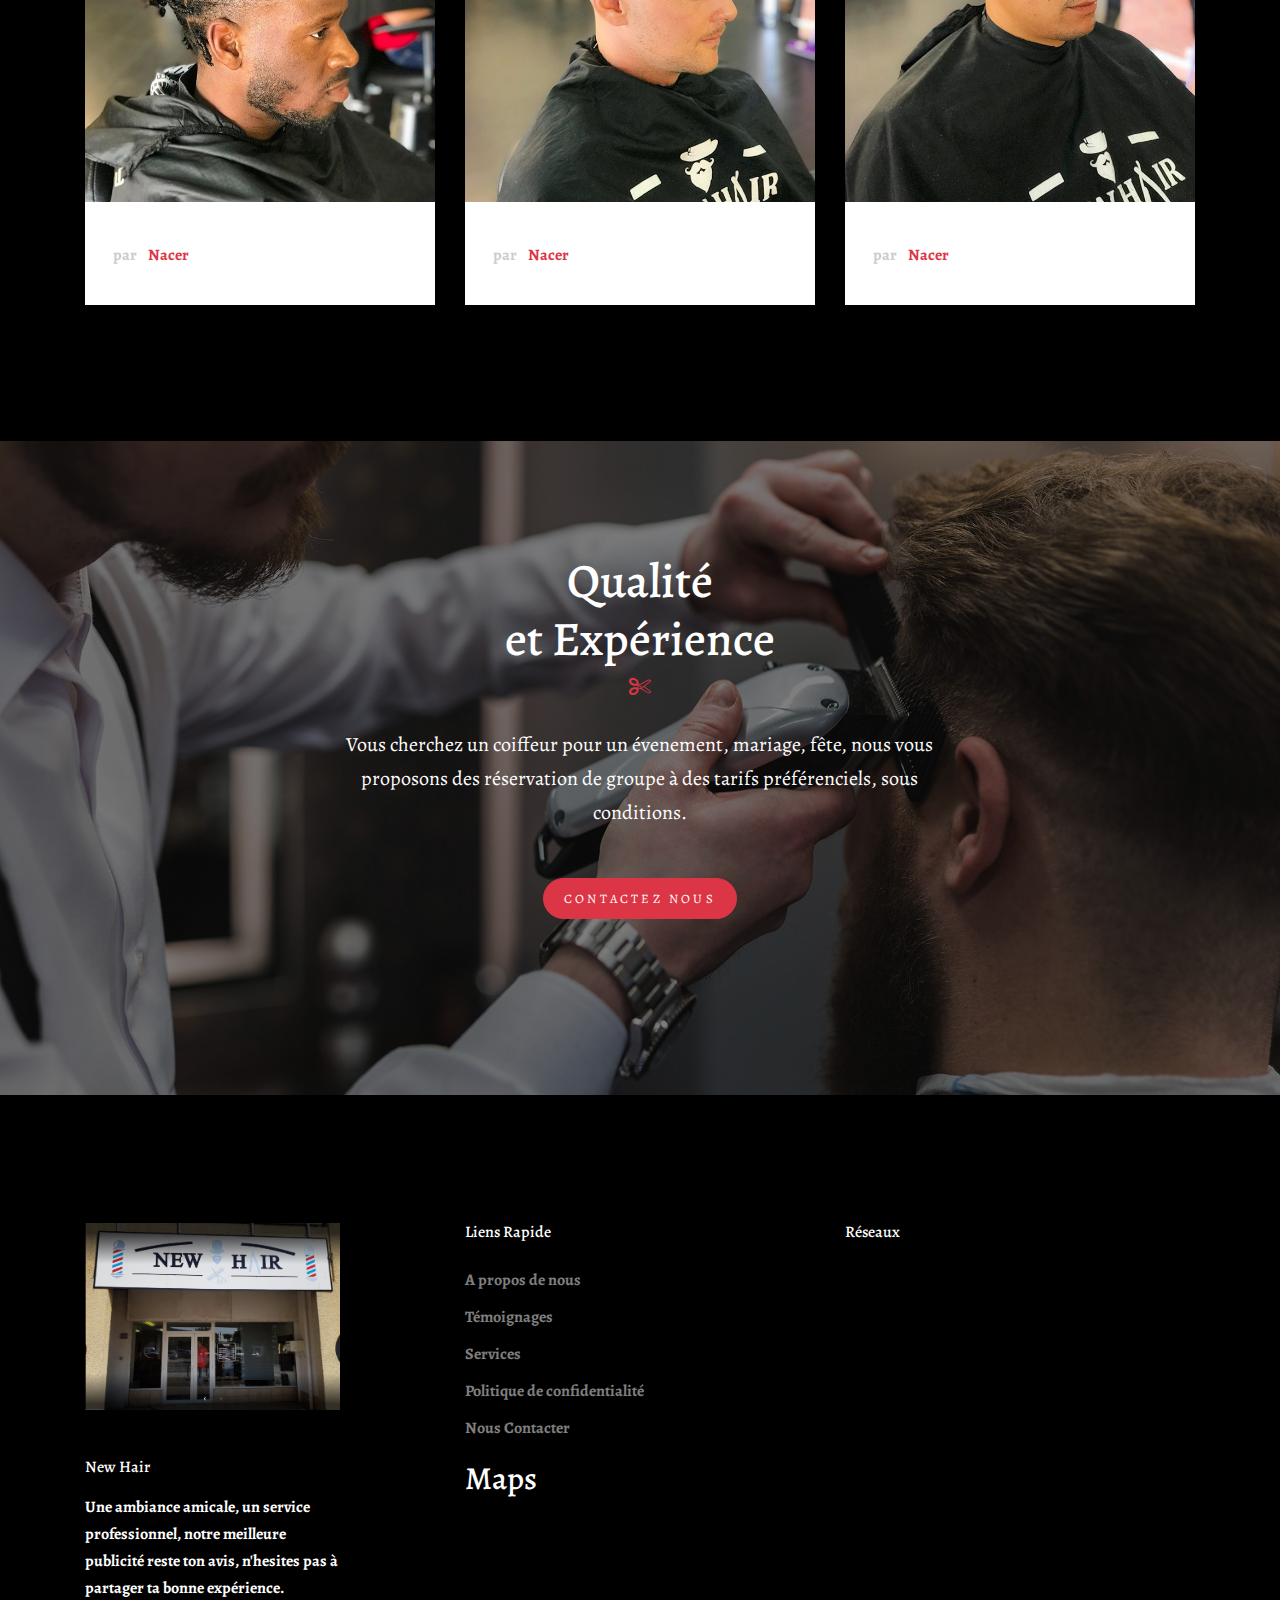
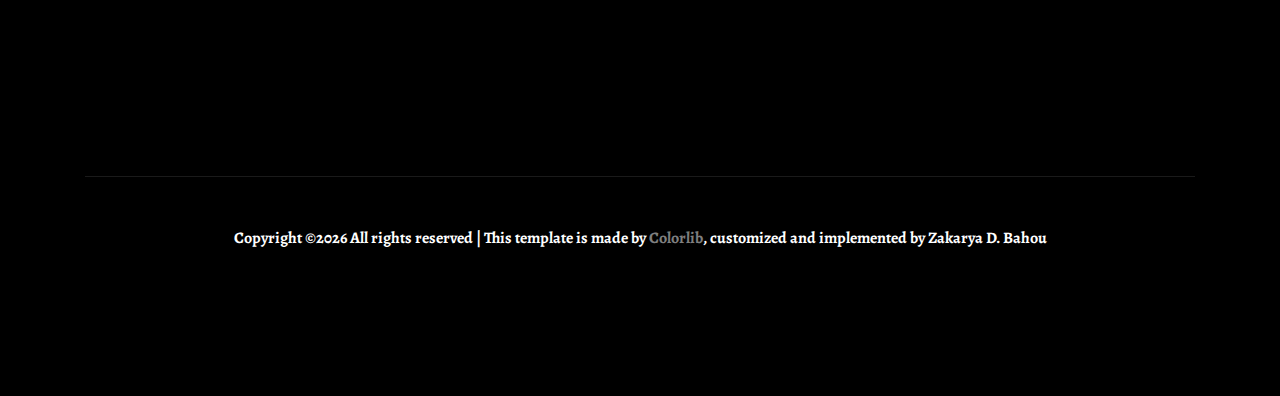
==== commit 2532092a: "Add files via upload" ====
--- a/index.html
+++ b/index.html
@@ -324,7 +324,7 @@
                 <span>Kevin Pombo</span>
               </div>
               <blockquote>
-                <p>"Je connais bien New Hair, aujourd'hui, c'est mon salon exclusif, je n'imagine pas aller autre part. Que cela soit moi, mes frères ou mon père, New Hair est notre adresse. Il m'arrive d'avoir besoin de retouche avant un rendez vous important, des contours à tracer ou un rasage de près, pour ça une réservation en 5 min, et je suis frais et propre pour mon rendez vous. Ce n'est pas un salon où on passe une fois, c'est un salon qu'on découvre et que l'on garde à vie." <br></p>
+                <p>"Je connais bien New Hair, aujourd'hui, c'est mon salon exclusif, je n'imagine pas aller autre part. Que cela soit moi, mes frères ou mon père, New Hair est notre adresse. Il m'arrive d'avoir besoin de retouche avant un rendez vous important, des contours à tracer ou un rasage de près, pour ça une réservation en 5 min, et je suis frais et propre pour mon rendez vous. C'est un salon qu'on découvre et que l'on garde à vie." <br></p>
               </blockquote>
               
             </div>
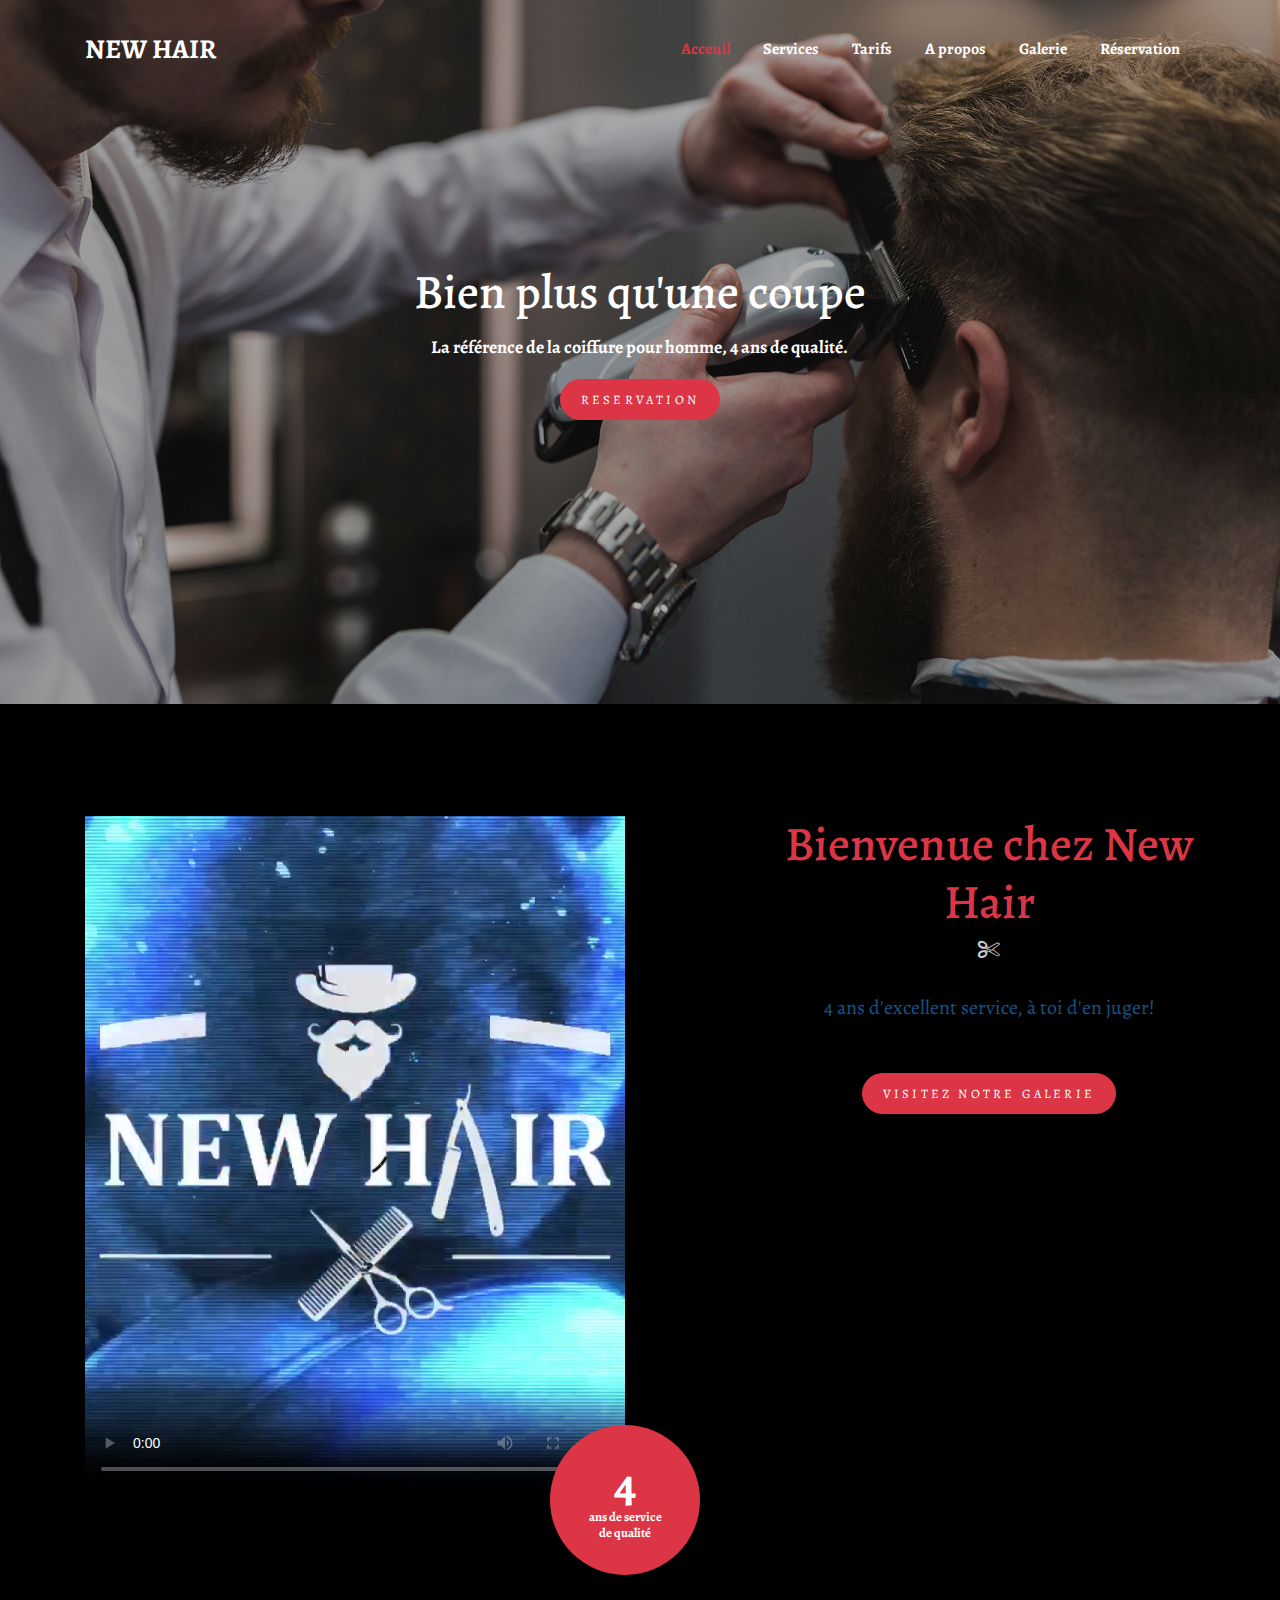
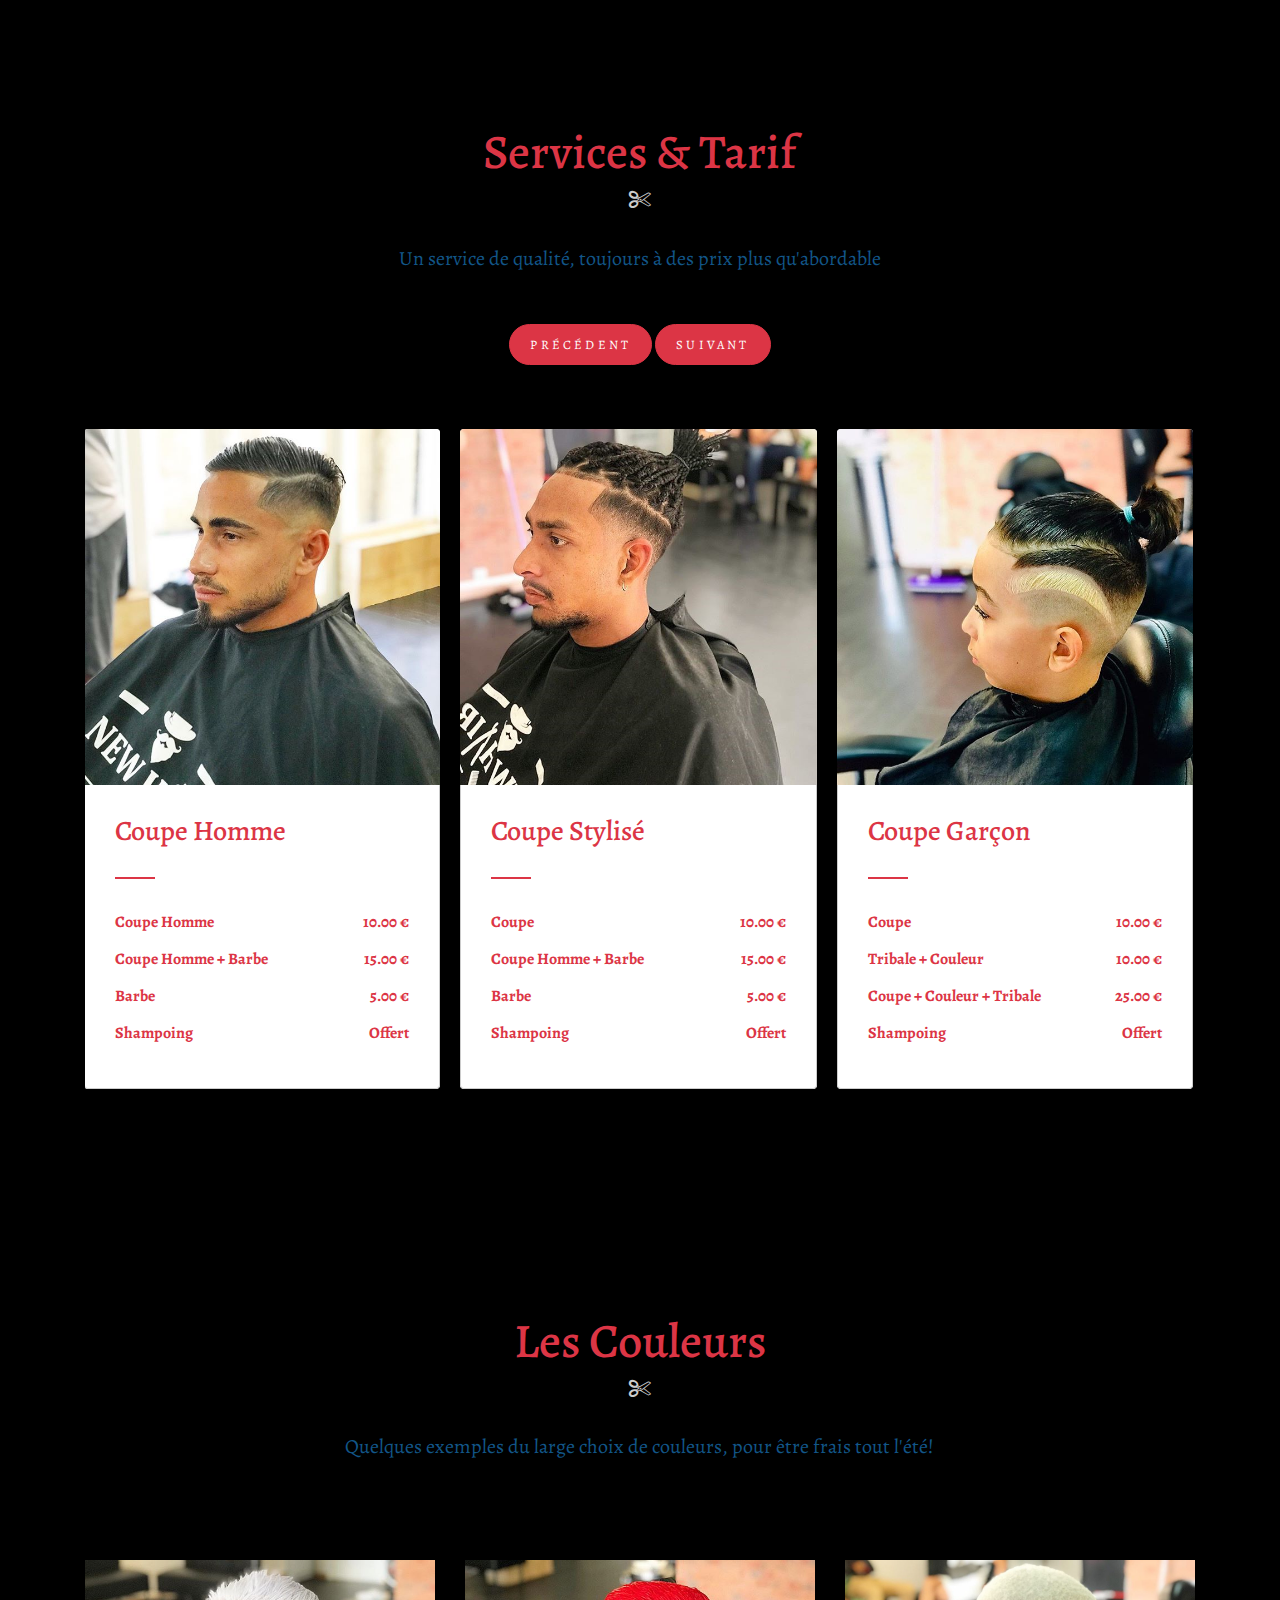
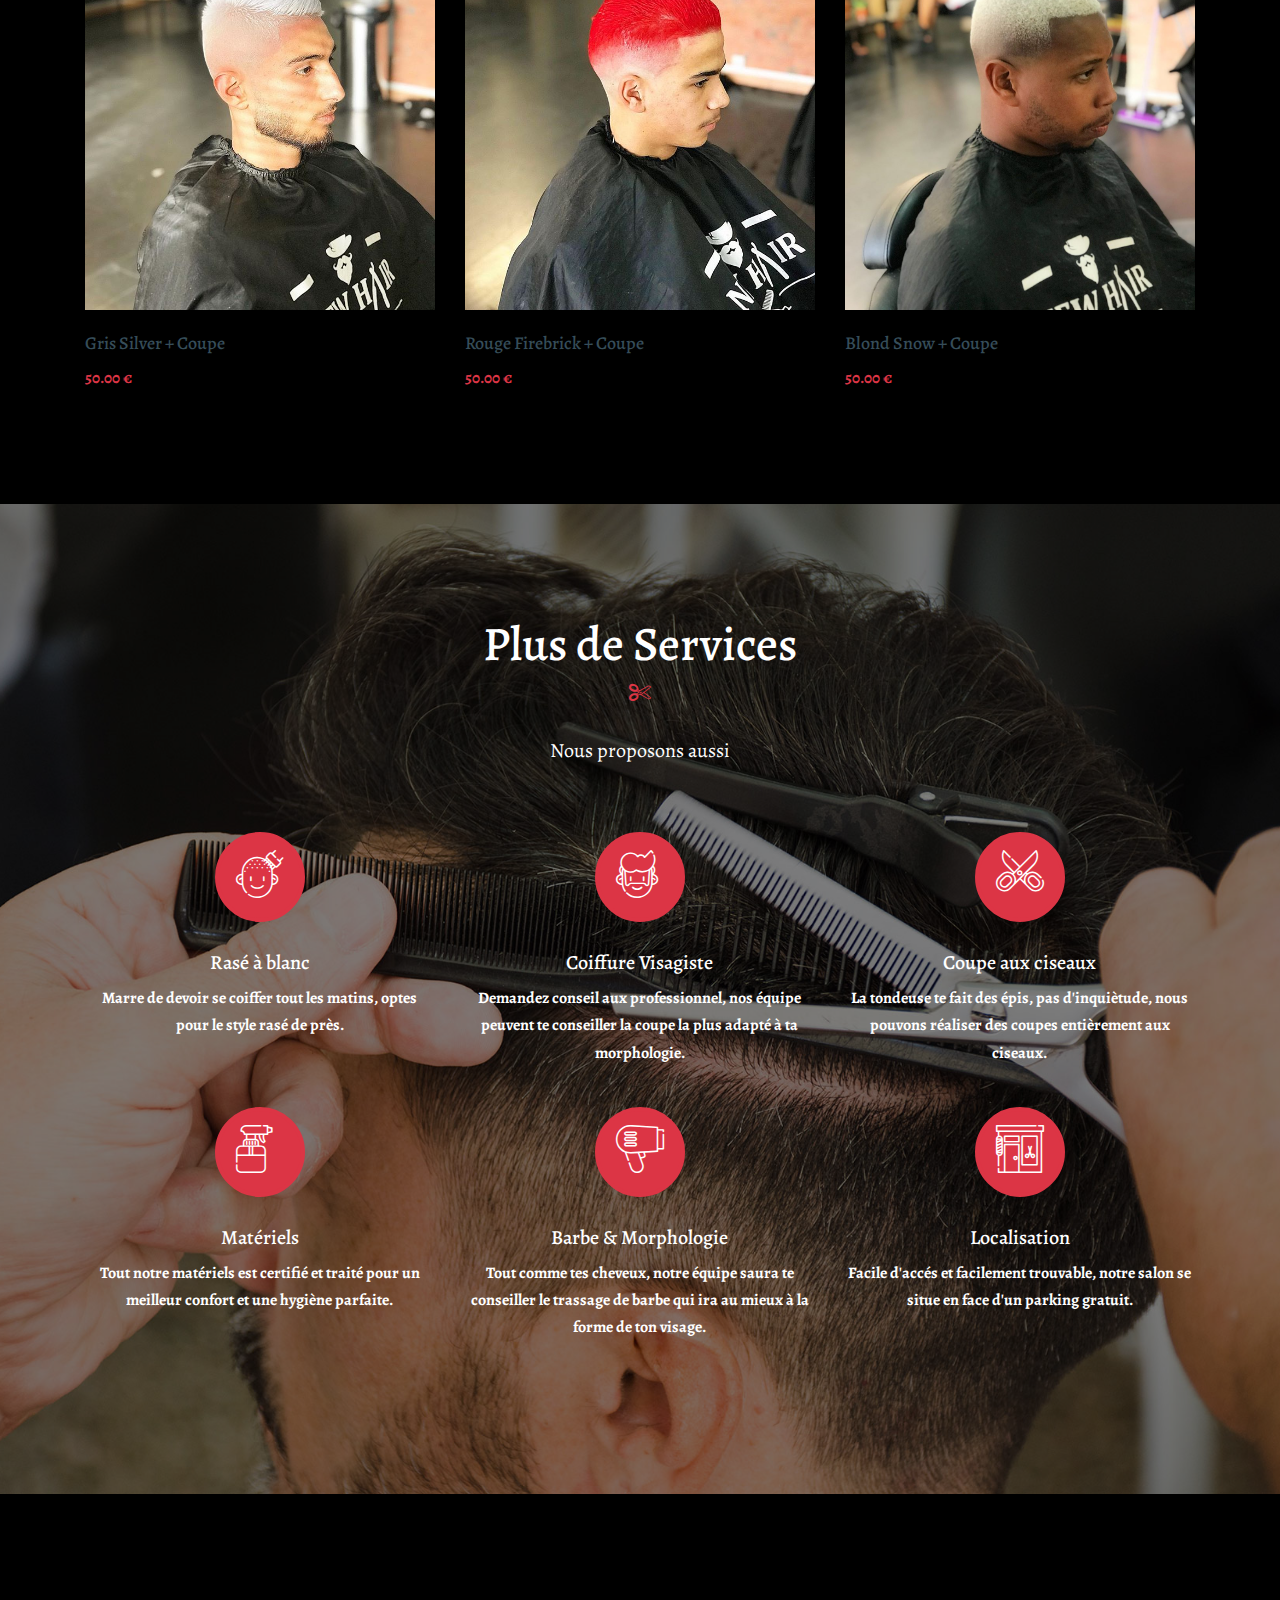
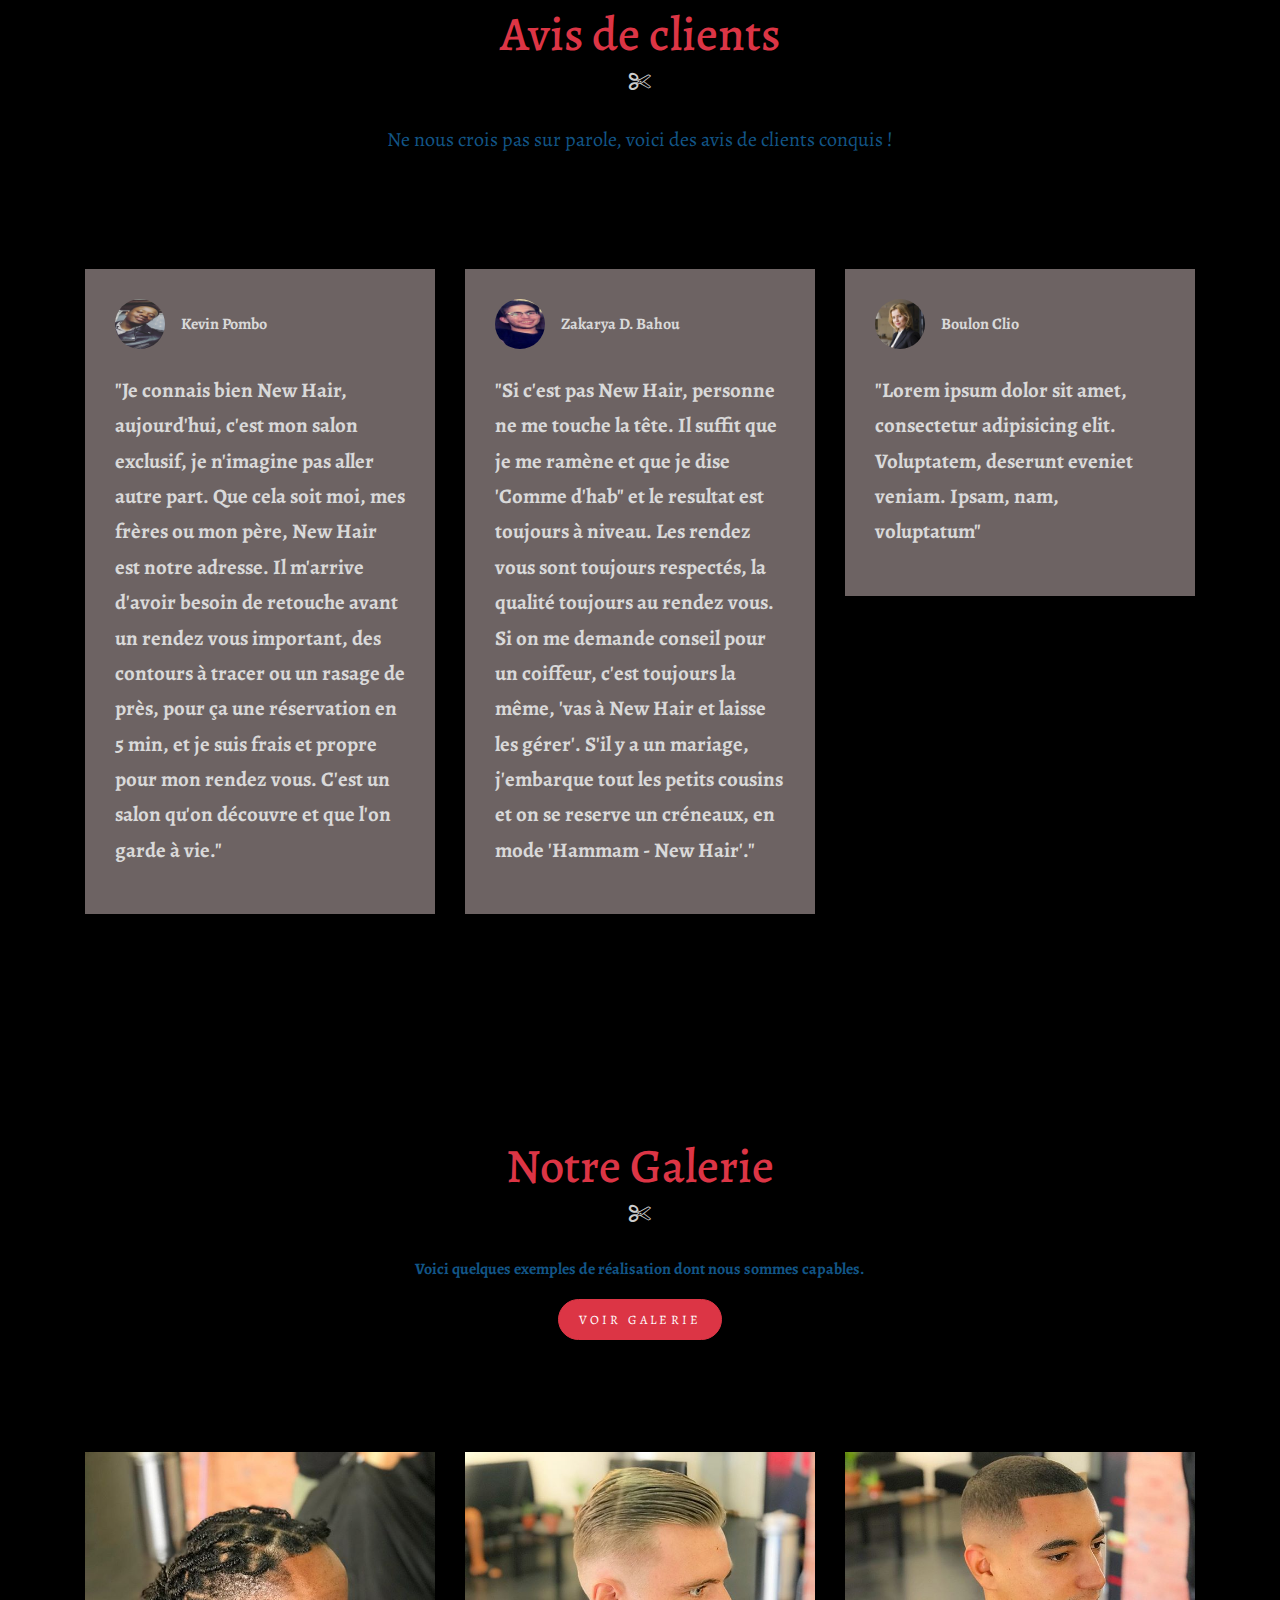
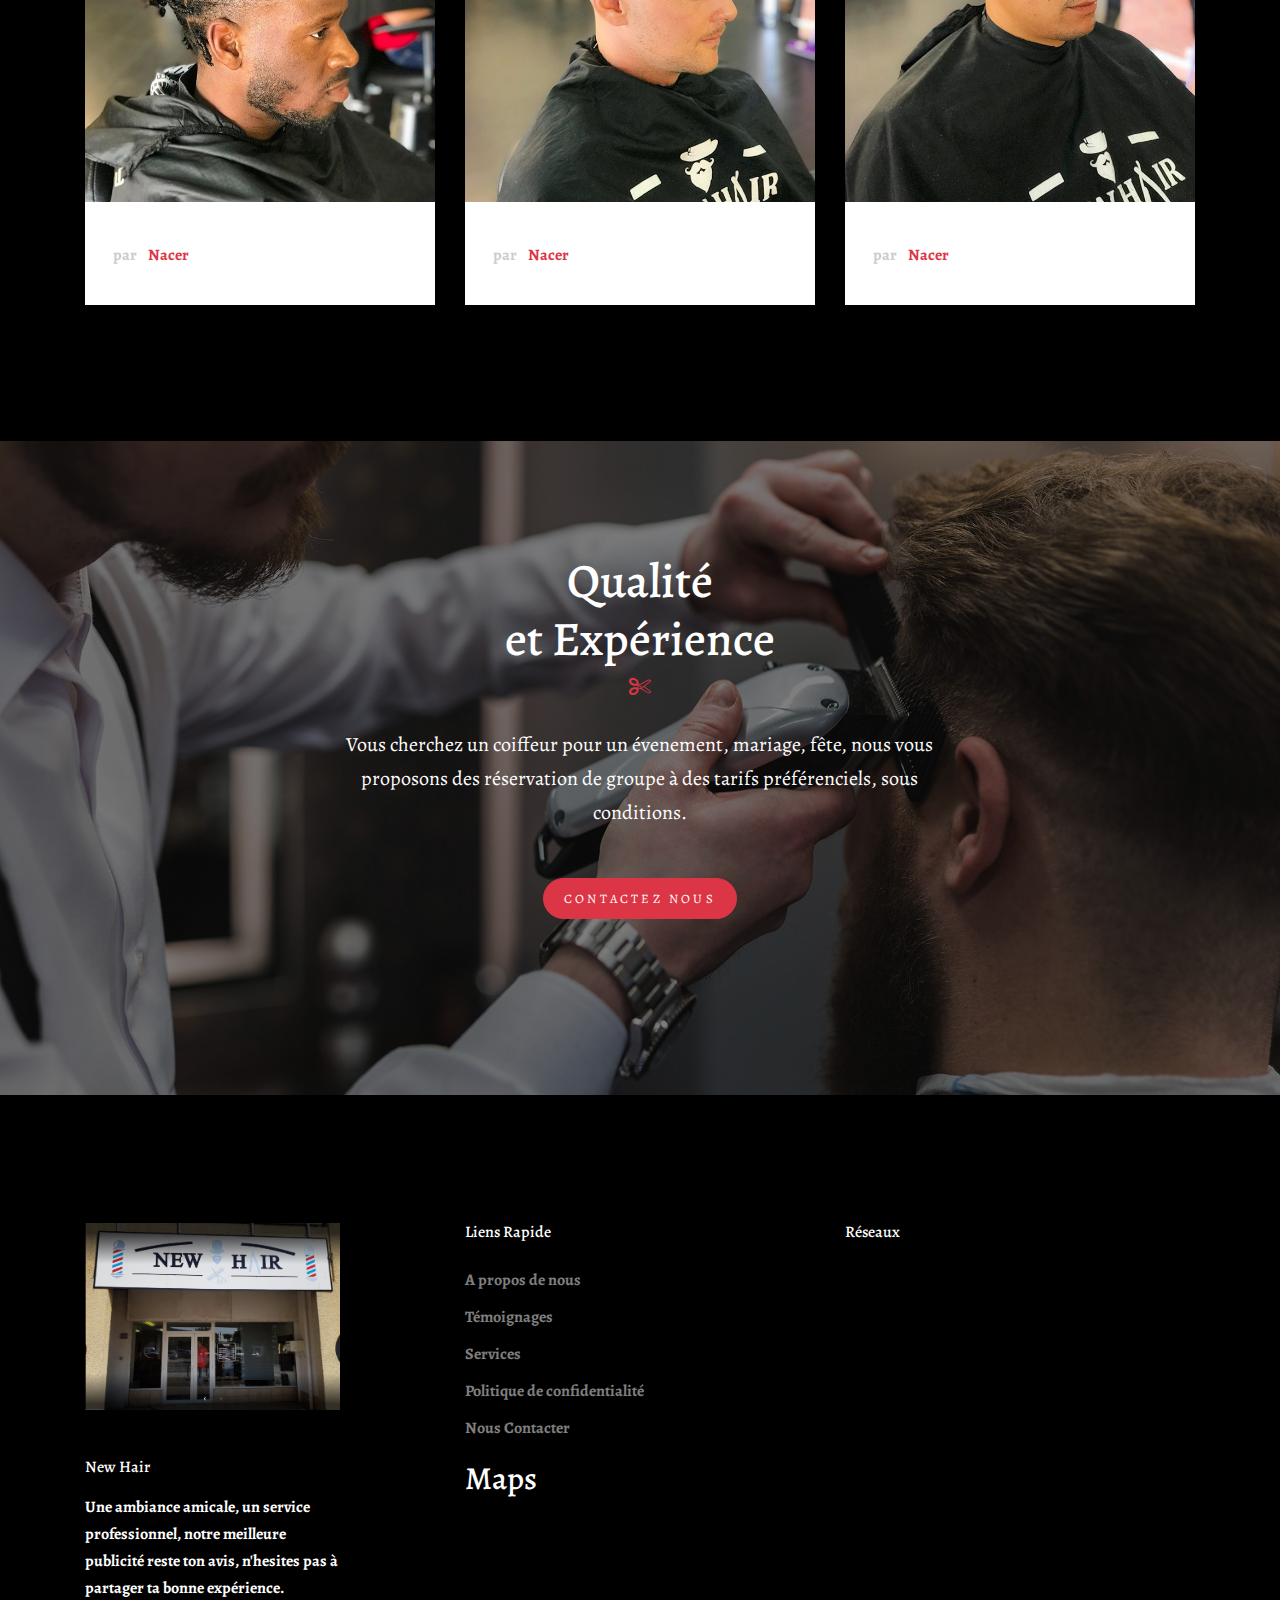
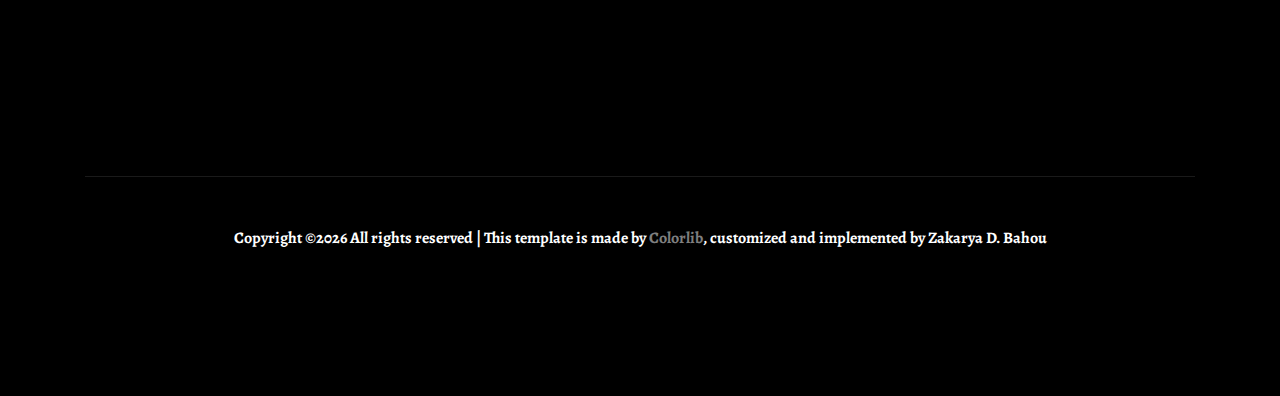
==== commit b1ecbff8: "Add files via upload" ====
--- a/index.html
+++ b/index.html
@@ -451,7 +451,7 @@
               <div class="col-lg-6">
                 <h2 class="footer-heading mb-4">Réseaux</h2>
                 <a href="https://www.facebook.com/newhairvitrolles/" class="fa fa-facebook" target="_blank"><span style="font-size: 3em; color: rgb(72,103,170);"><i class="fab fa-facebook"></i></span></i></a>
-                <a href="#" class="fa fa-instagram" target="_blank"><span style="font-size: 3em; color: rgb(18,86,136);"><i class="fab fa-instagram"></i></span></a>
+                <a href="https://instagram.com/newhair_barber?igshid=15or0sqq5sqto" class="fa fa-instagram" target="_blank"><span style="font-size: 3em; color: rgb(18,86,136);"><i class="fab fa-instagram"></i></span></a>
                 <a href="#" class="fa fa-snapchat" target="_blank"><span style="font-size: 3em; color: rgb(247,244,1);"><i class="fab fa-snapchat"></i></span></a>
               </div>
               <div class="col-lg-6 auto">
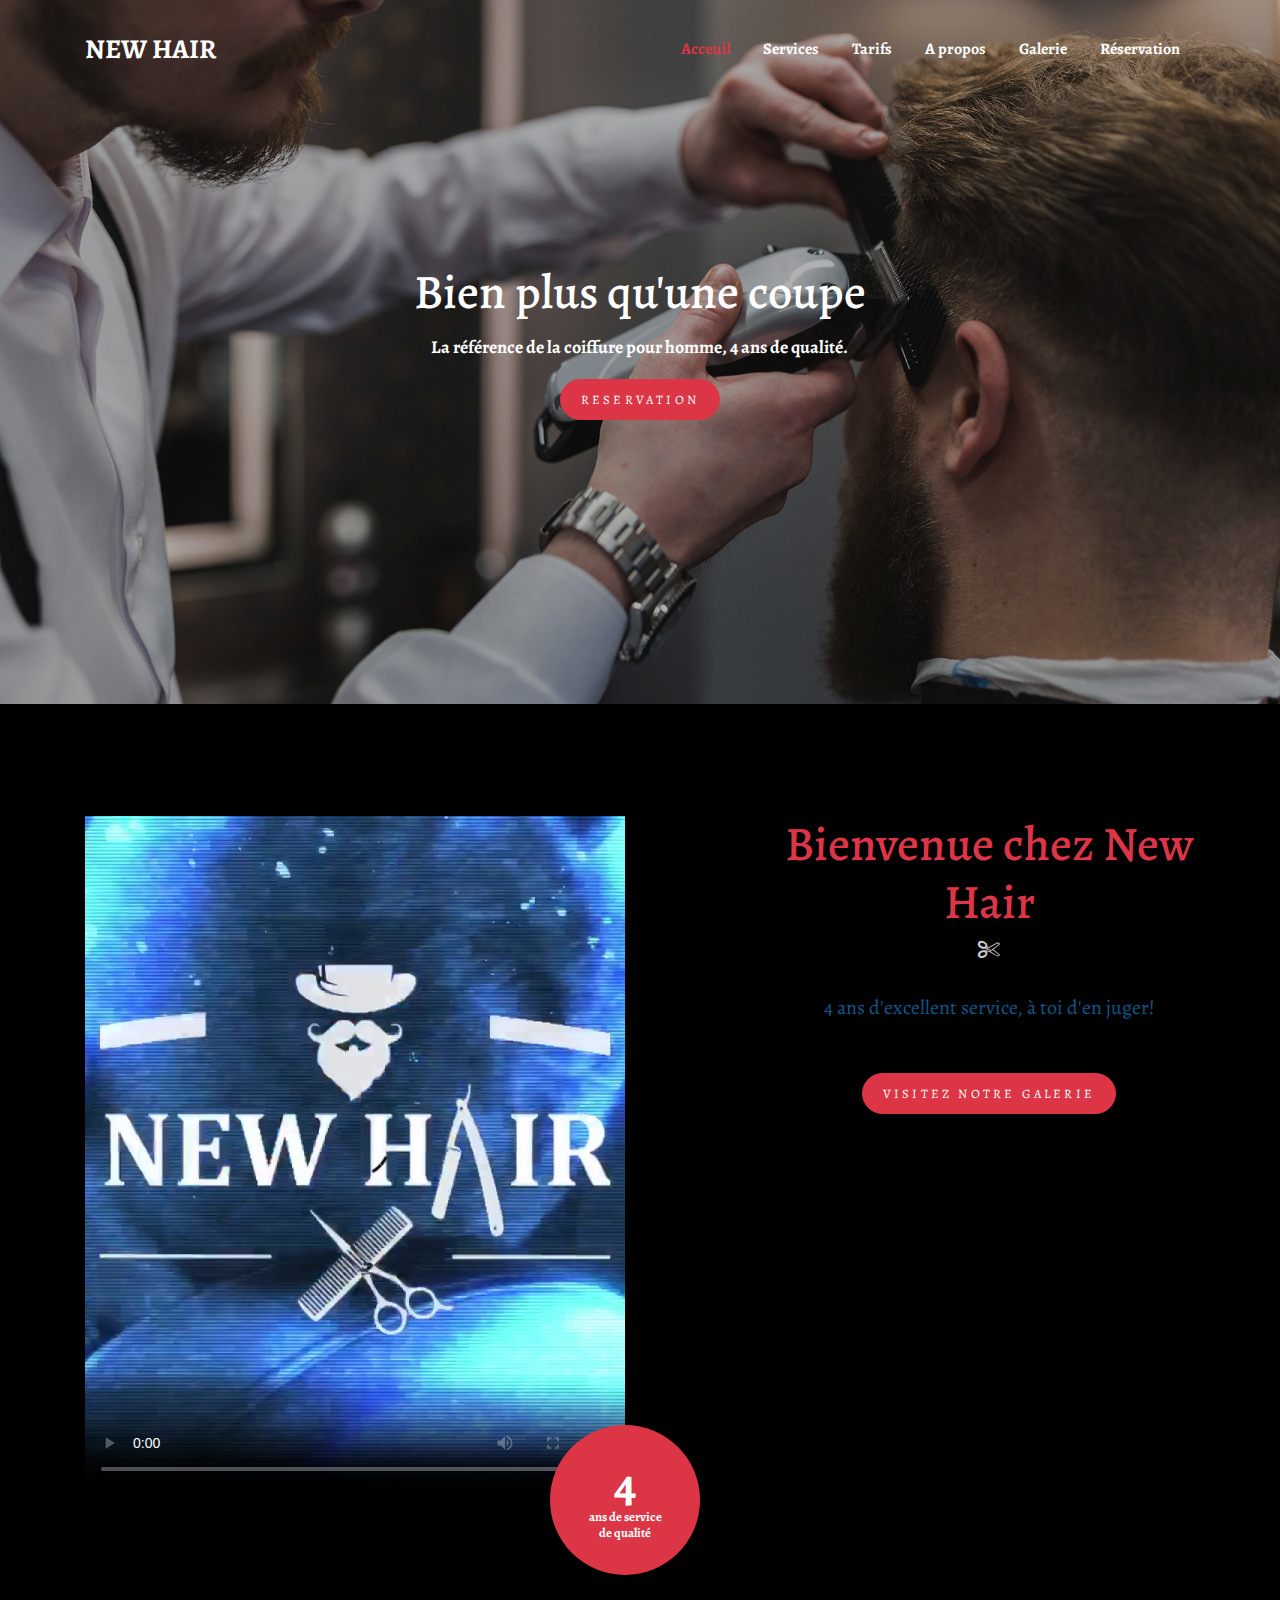
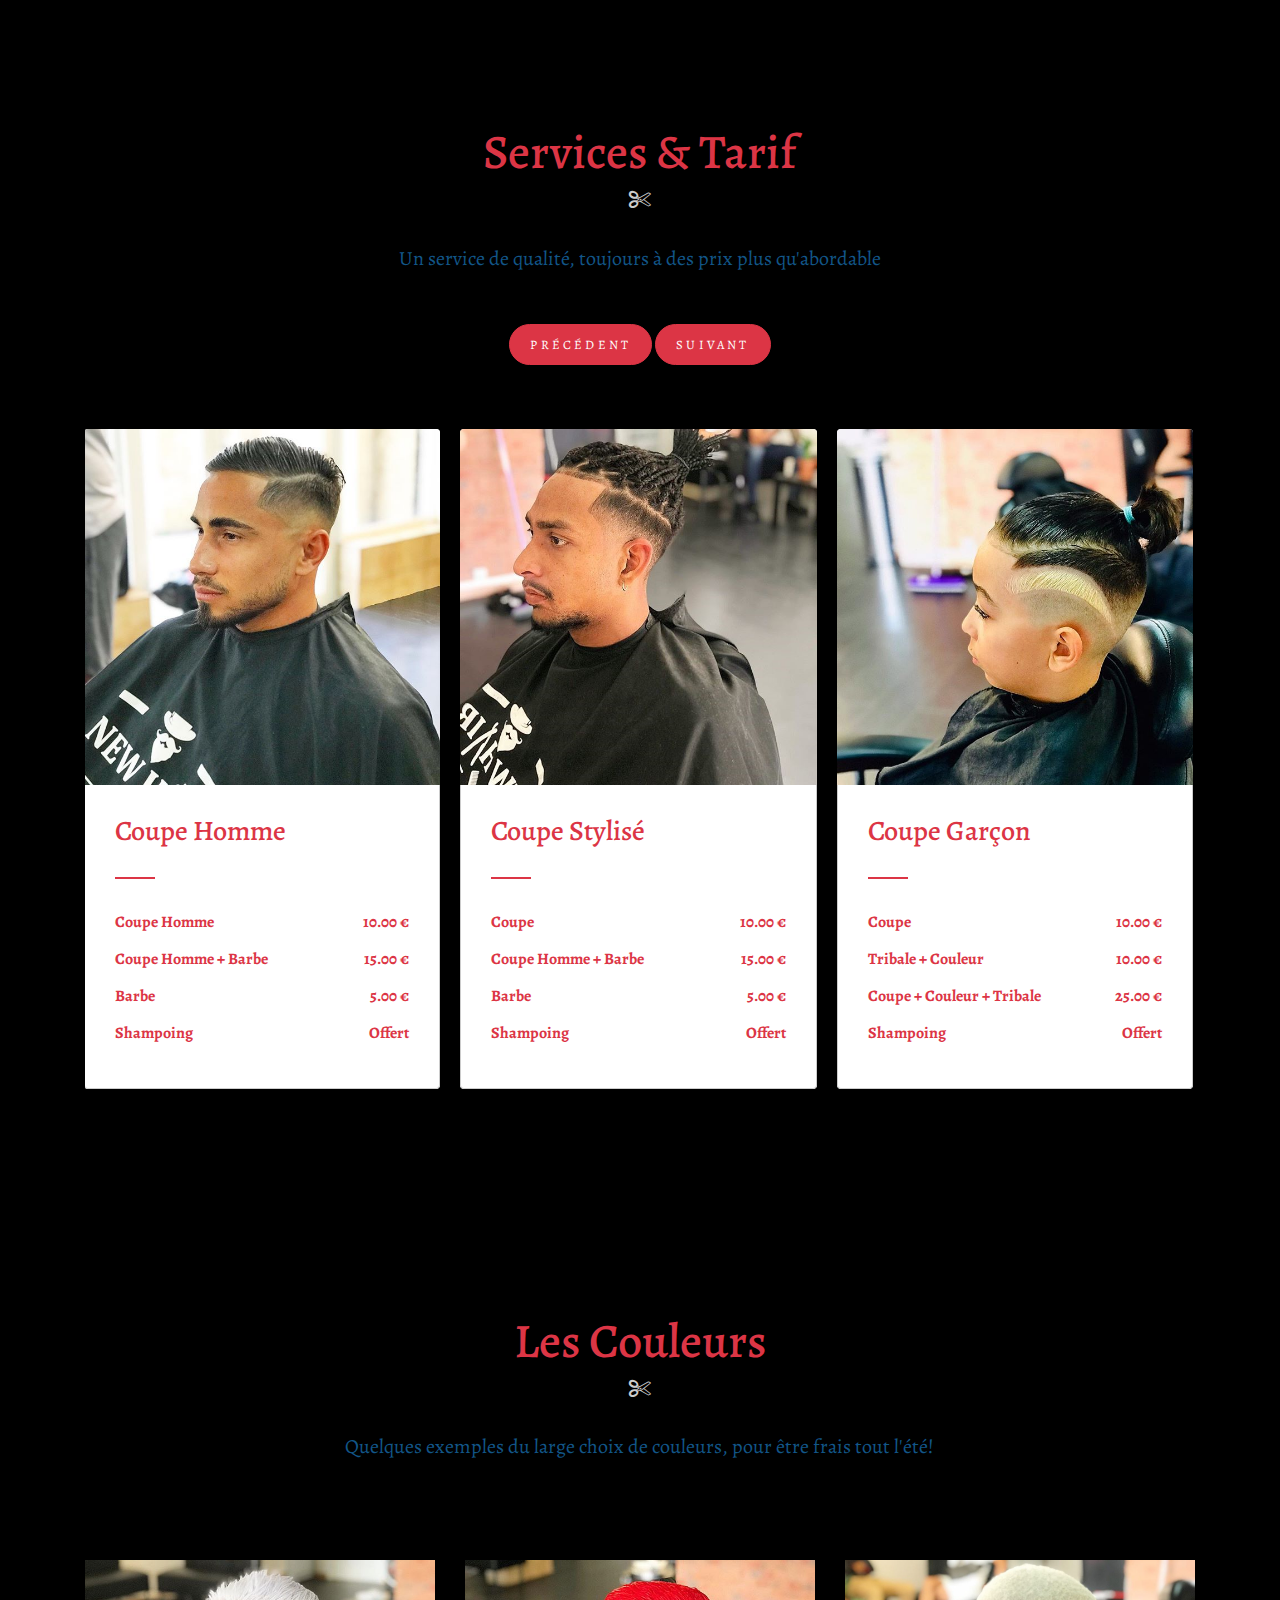
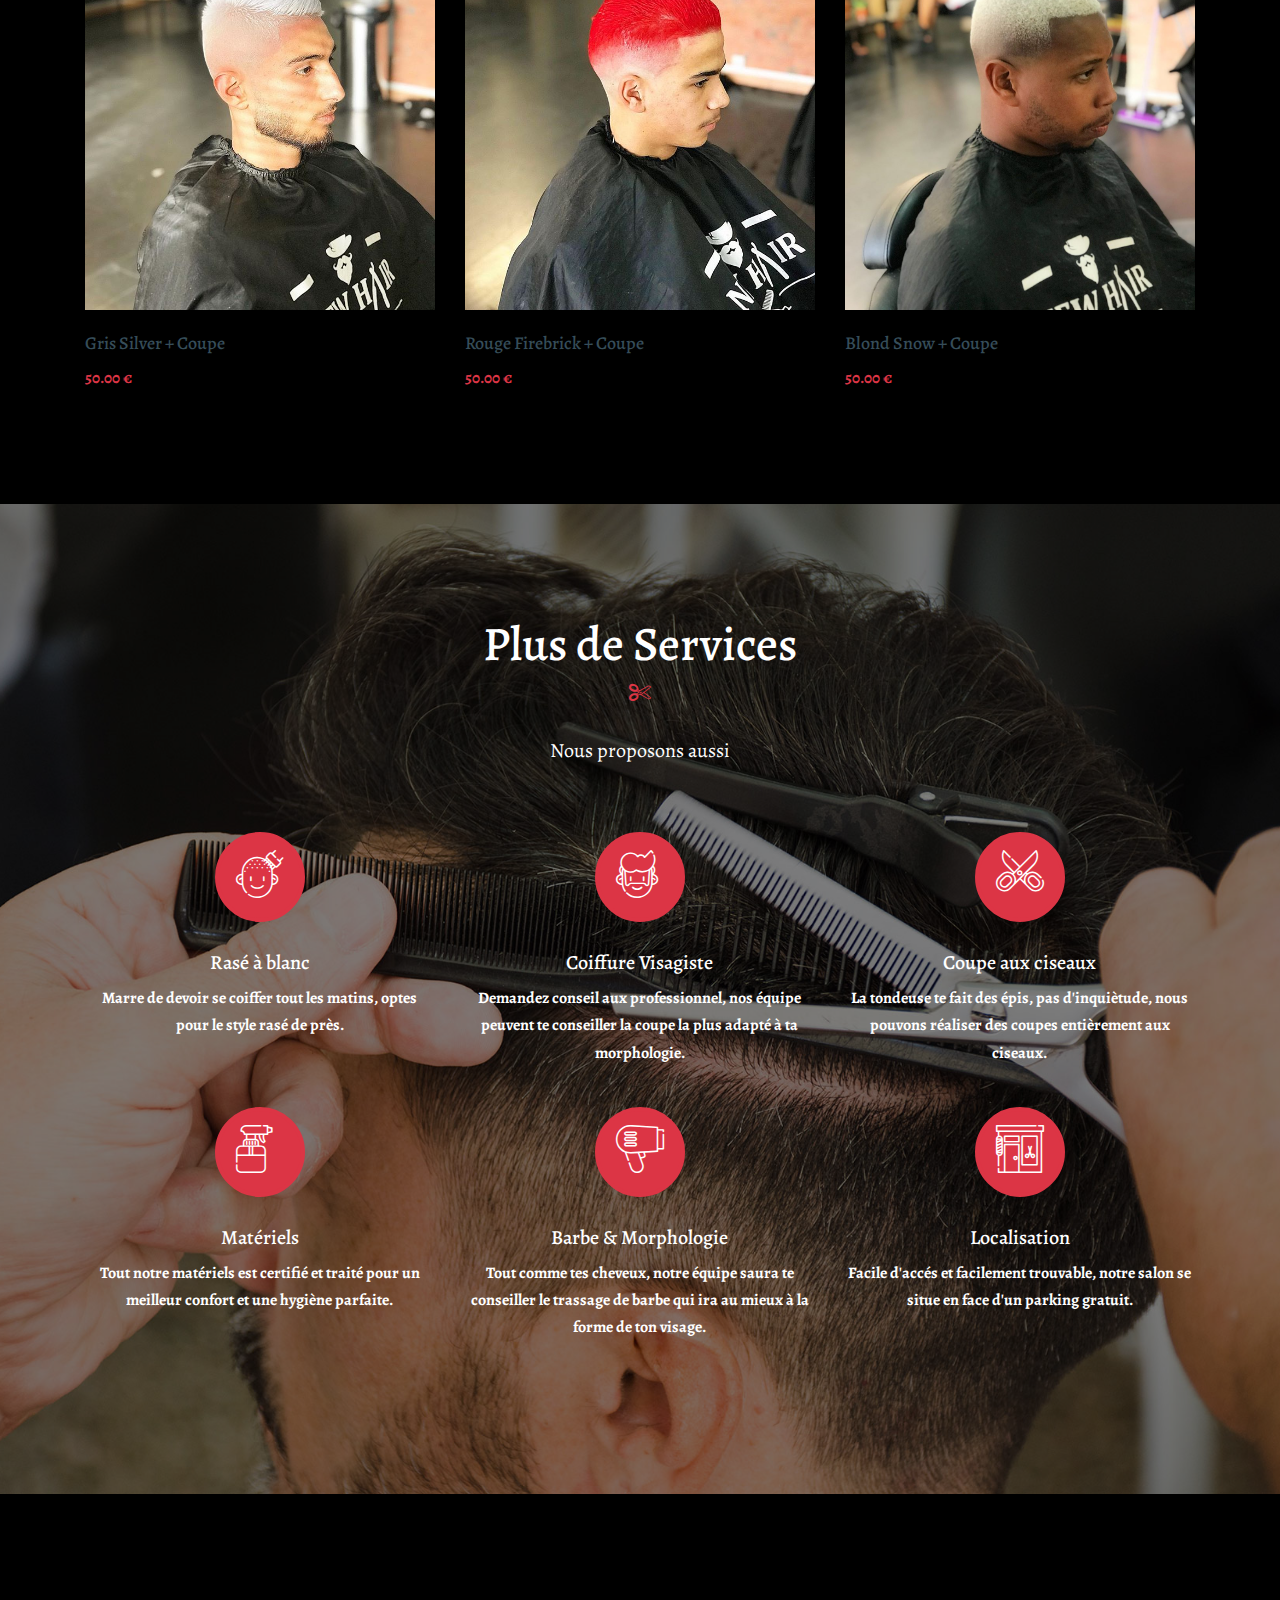
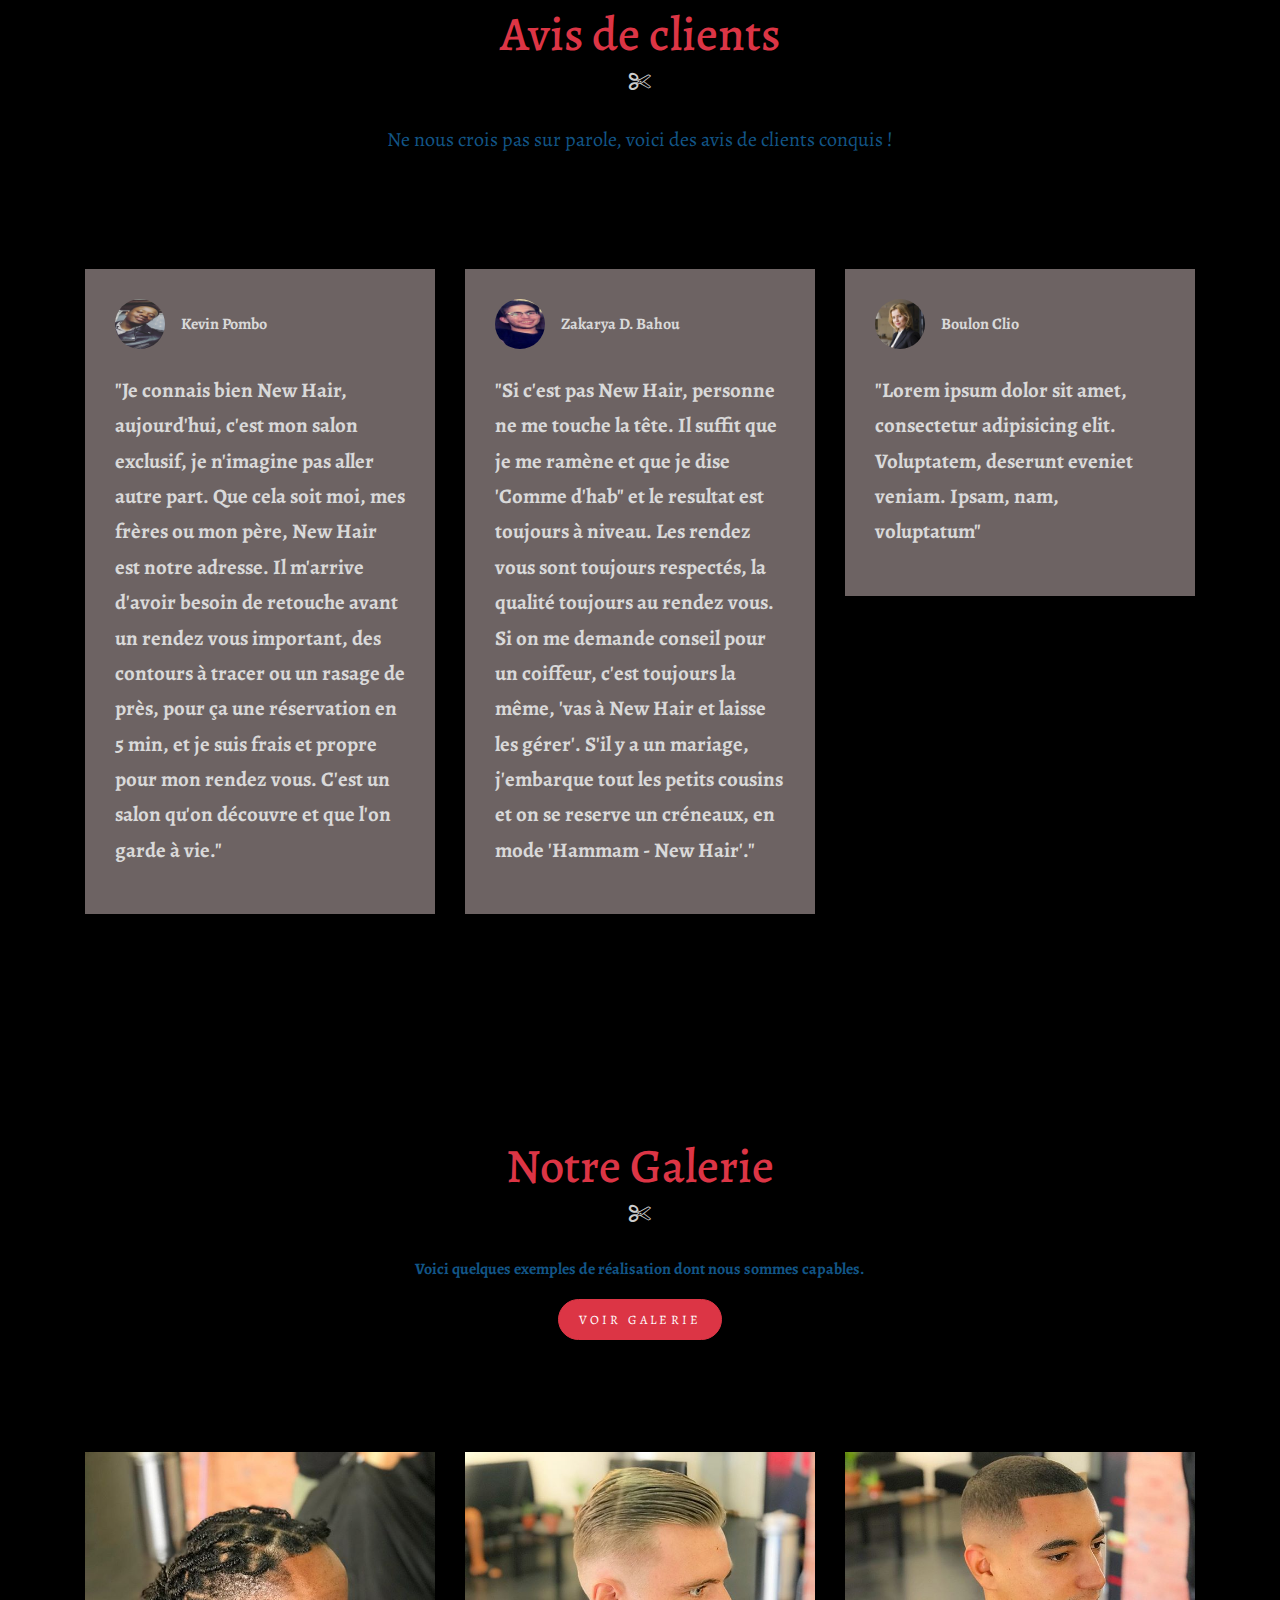
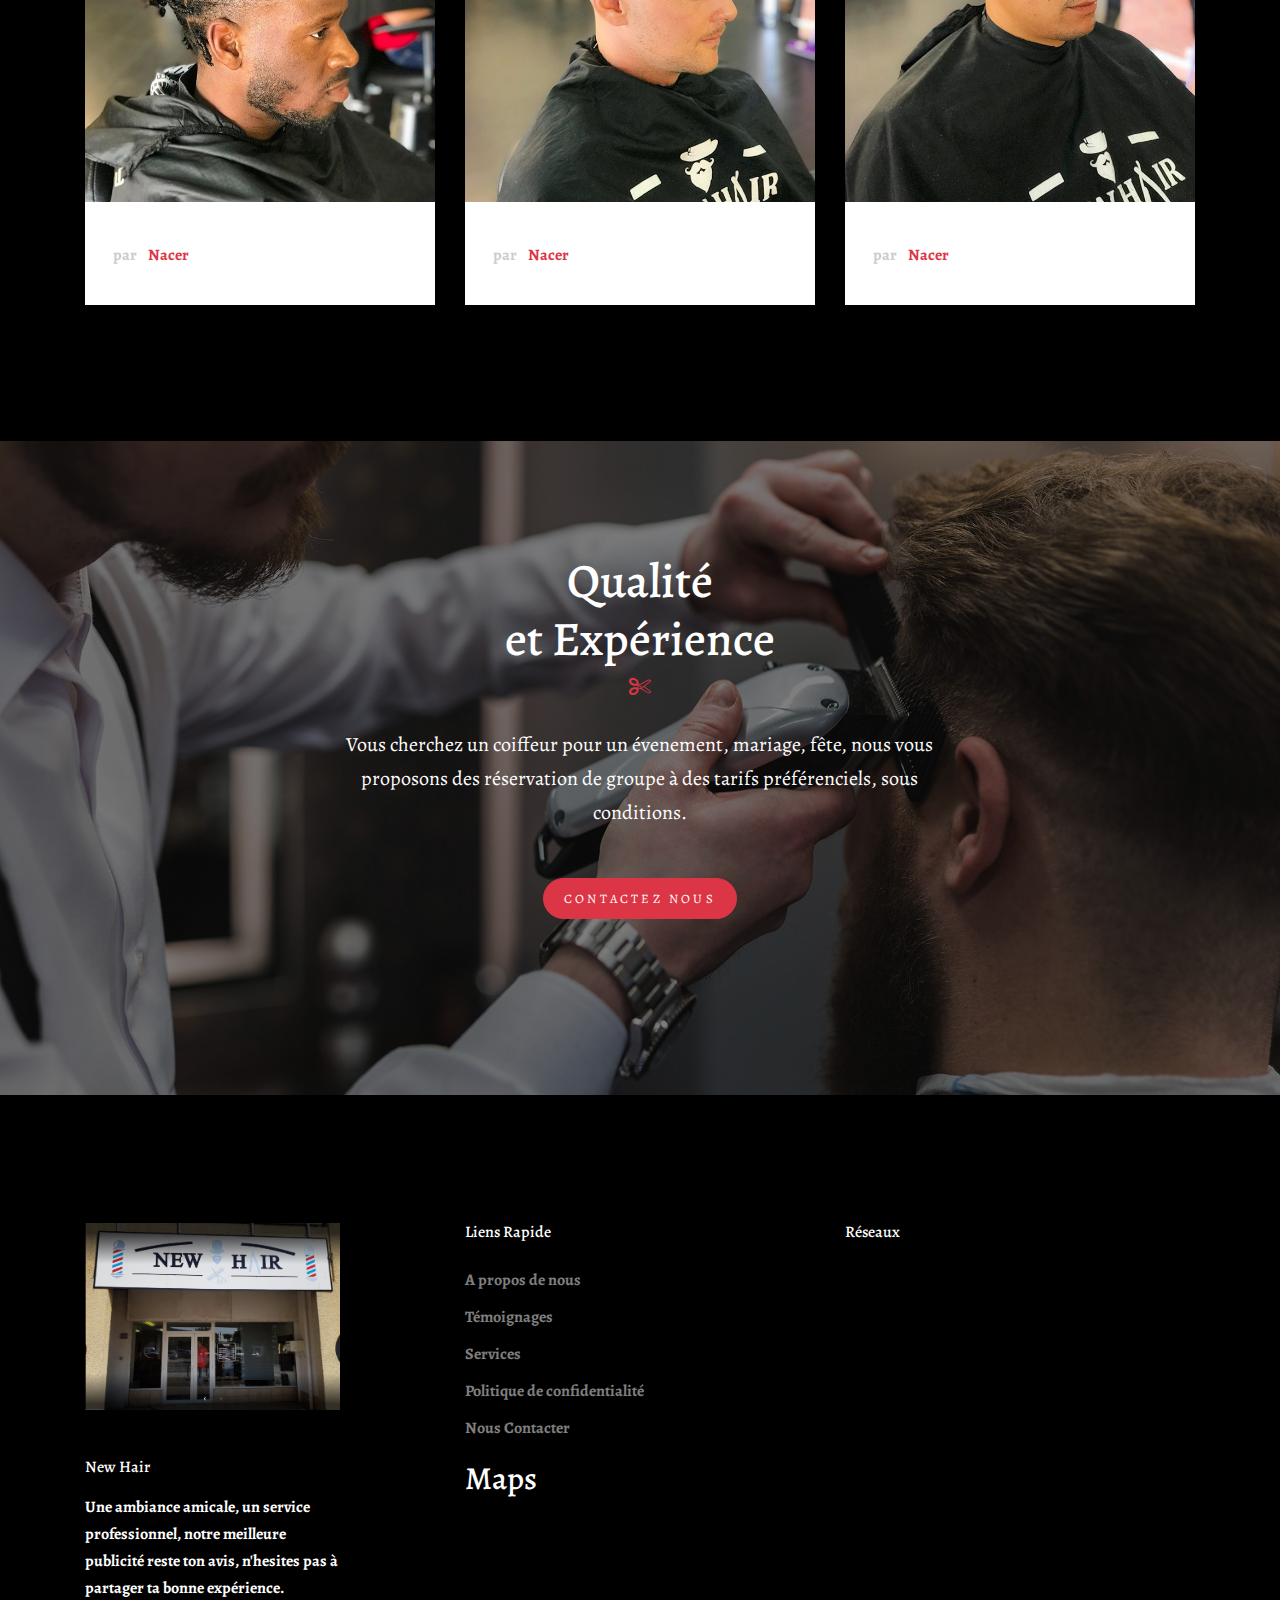
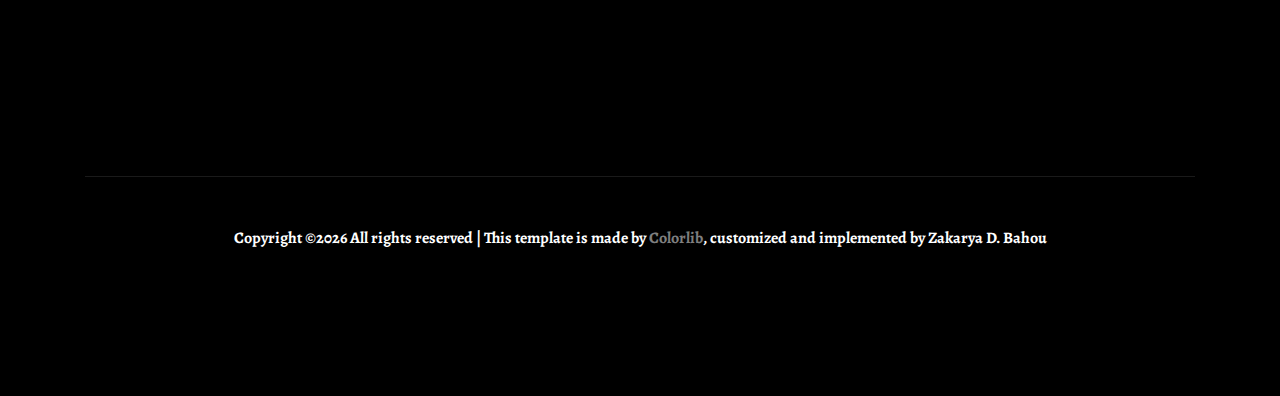
==== commit f5efa0e6: "Add files via upload" ====
--- a/index.html
+++ b/index.html
@@ -25,7 +25,7 @@
   </head>
 
   <body data-spy="scroll" data-target=".site-navbar-target" data-offset="300">
-    <button onclick="topFunction()" id="myBtn" title="Go to top"><img src="images/up.png" alt="scroll-top" width="30" height="30"></button>
+    <!-- <button onclick="topFunction()" id="myBtn" title="Go to top"><img src="images/up.png" alt="scroll-top" width="30" height="30"></button> -->
     
     <div class="site-wrap" id="home-section">
 
--- a/css/style.css
+++ b/css/style.css
@@ -176,7 +176,7 @@
 .border-w-5 {
   border-width: 5px; }
 
-/* Media only*/
+/* Media only
 @media only screen and ( max-width: 560px ) {
   #myBtn{
     display:none !important;
@@ -188,6 +188,12 @@
   }
 }
 
+@media only screen and (max-width: 560px) {
+  .topFunction{
+    display:none !important;
+  }
+}
+
 
 #myBtn {
   display: none;
@@ -199,7 +205,7 @@
   border: none;
   outline: none;
   /* background-color: #dc3545; */
-  color: white;
+  /* color: white;
   cursor: pointer;
   padding: 15px;
   border-radius: 4px;
@@ -208,7 +214,7 @@
 
 #myBtn:hover {
   background-color: #dc3545;
-  opacity: 1; }
+  opacity: 1; } */ 
 
 .primary-black--hover {
   background: #dc3545;
@@ -1376,7 +1382,7 @@
 .post-entry-1.person-1 {
   text-align: center; }
   .post-entry-1.person-1 img {
-    width: 90px;
+    width: 190px;
     border-radius: 50%;
     margin: 0 auto -45px auto; }
   .post-entry-1.person-1 .post-entry-1-contents {
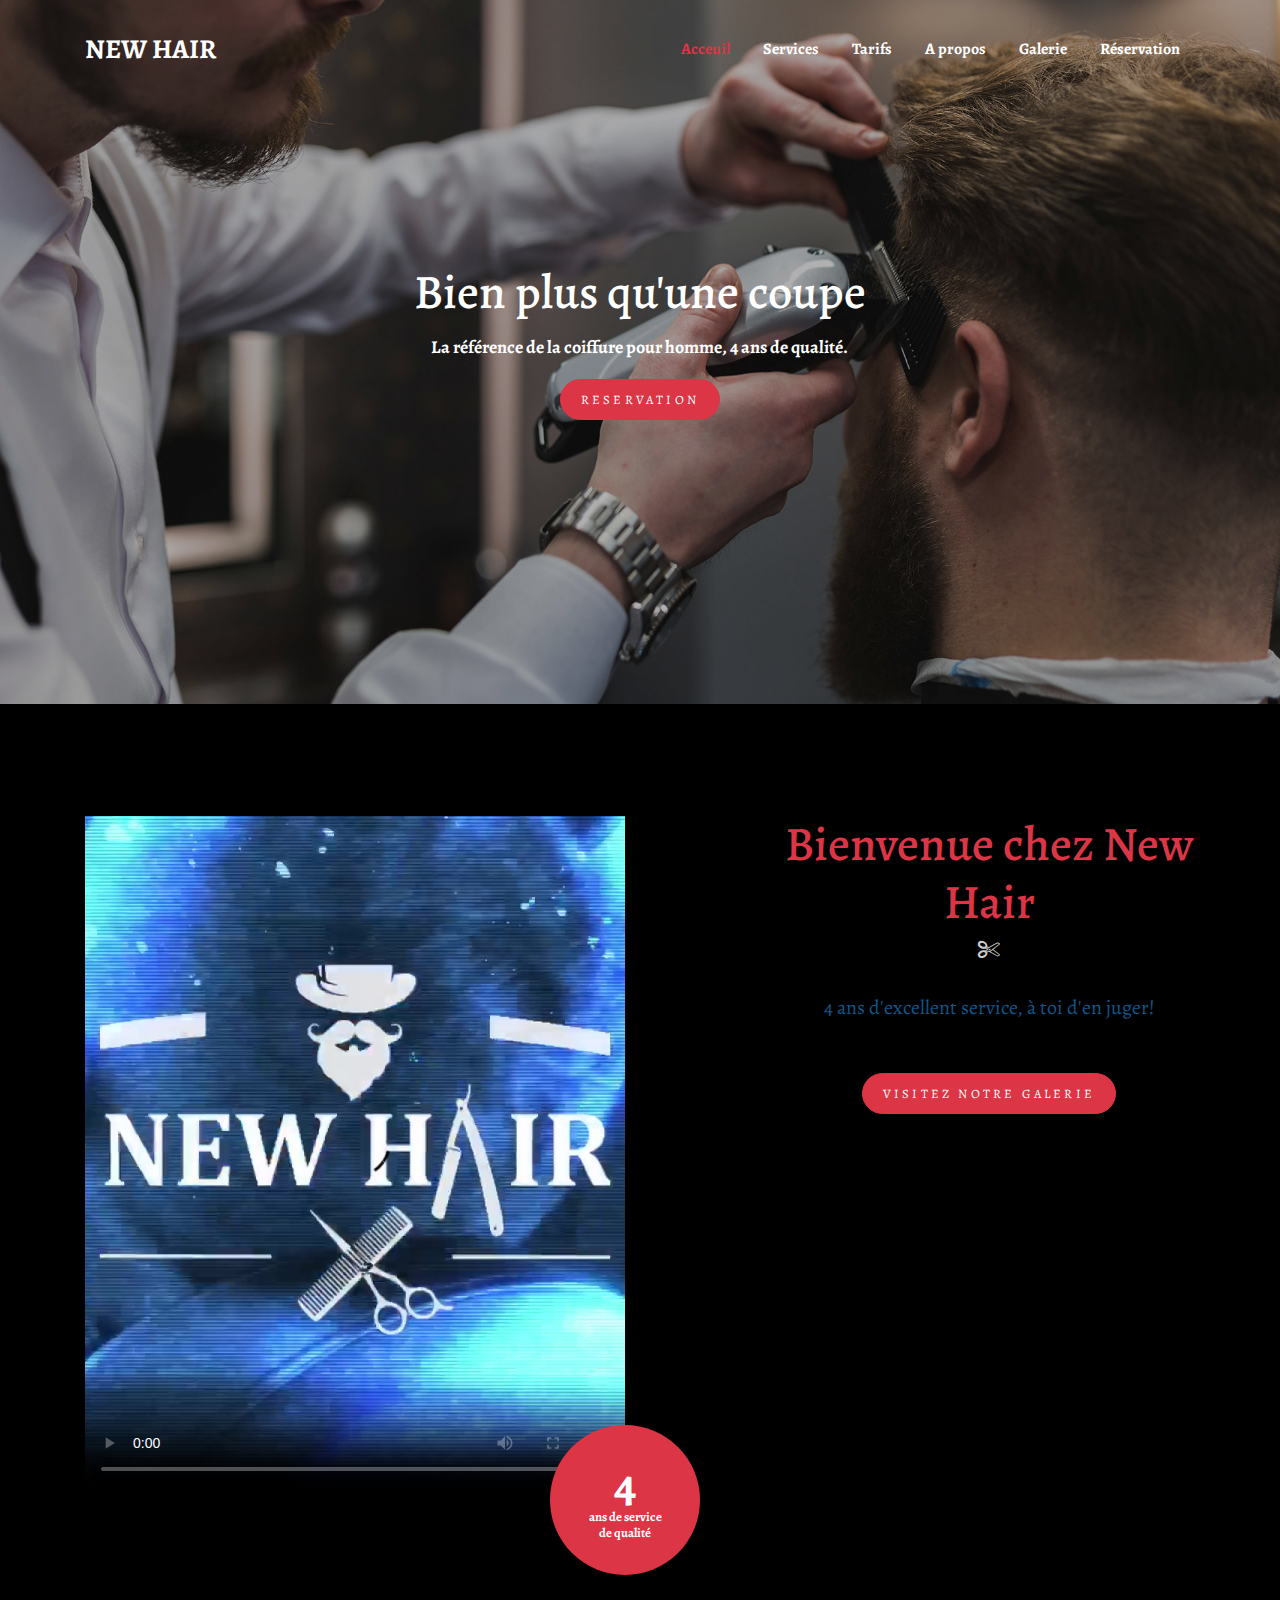
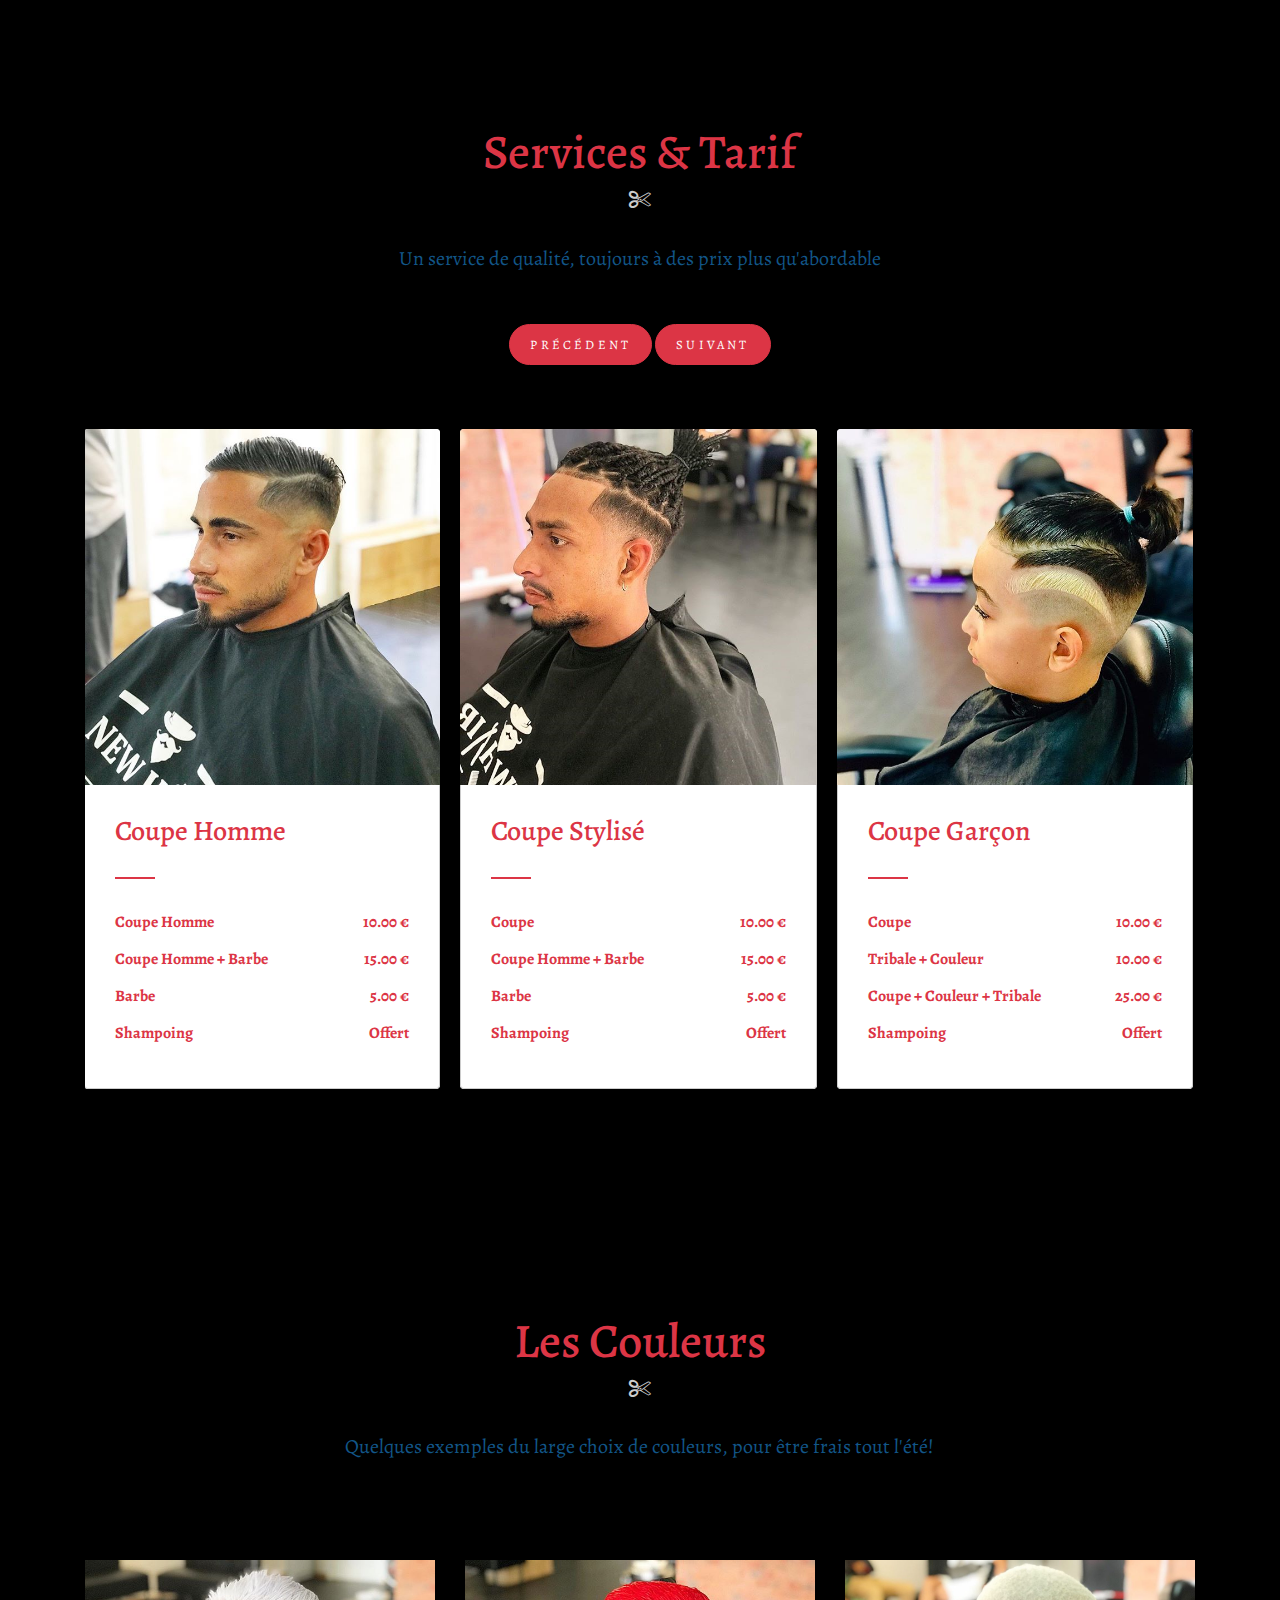
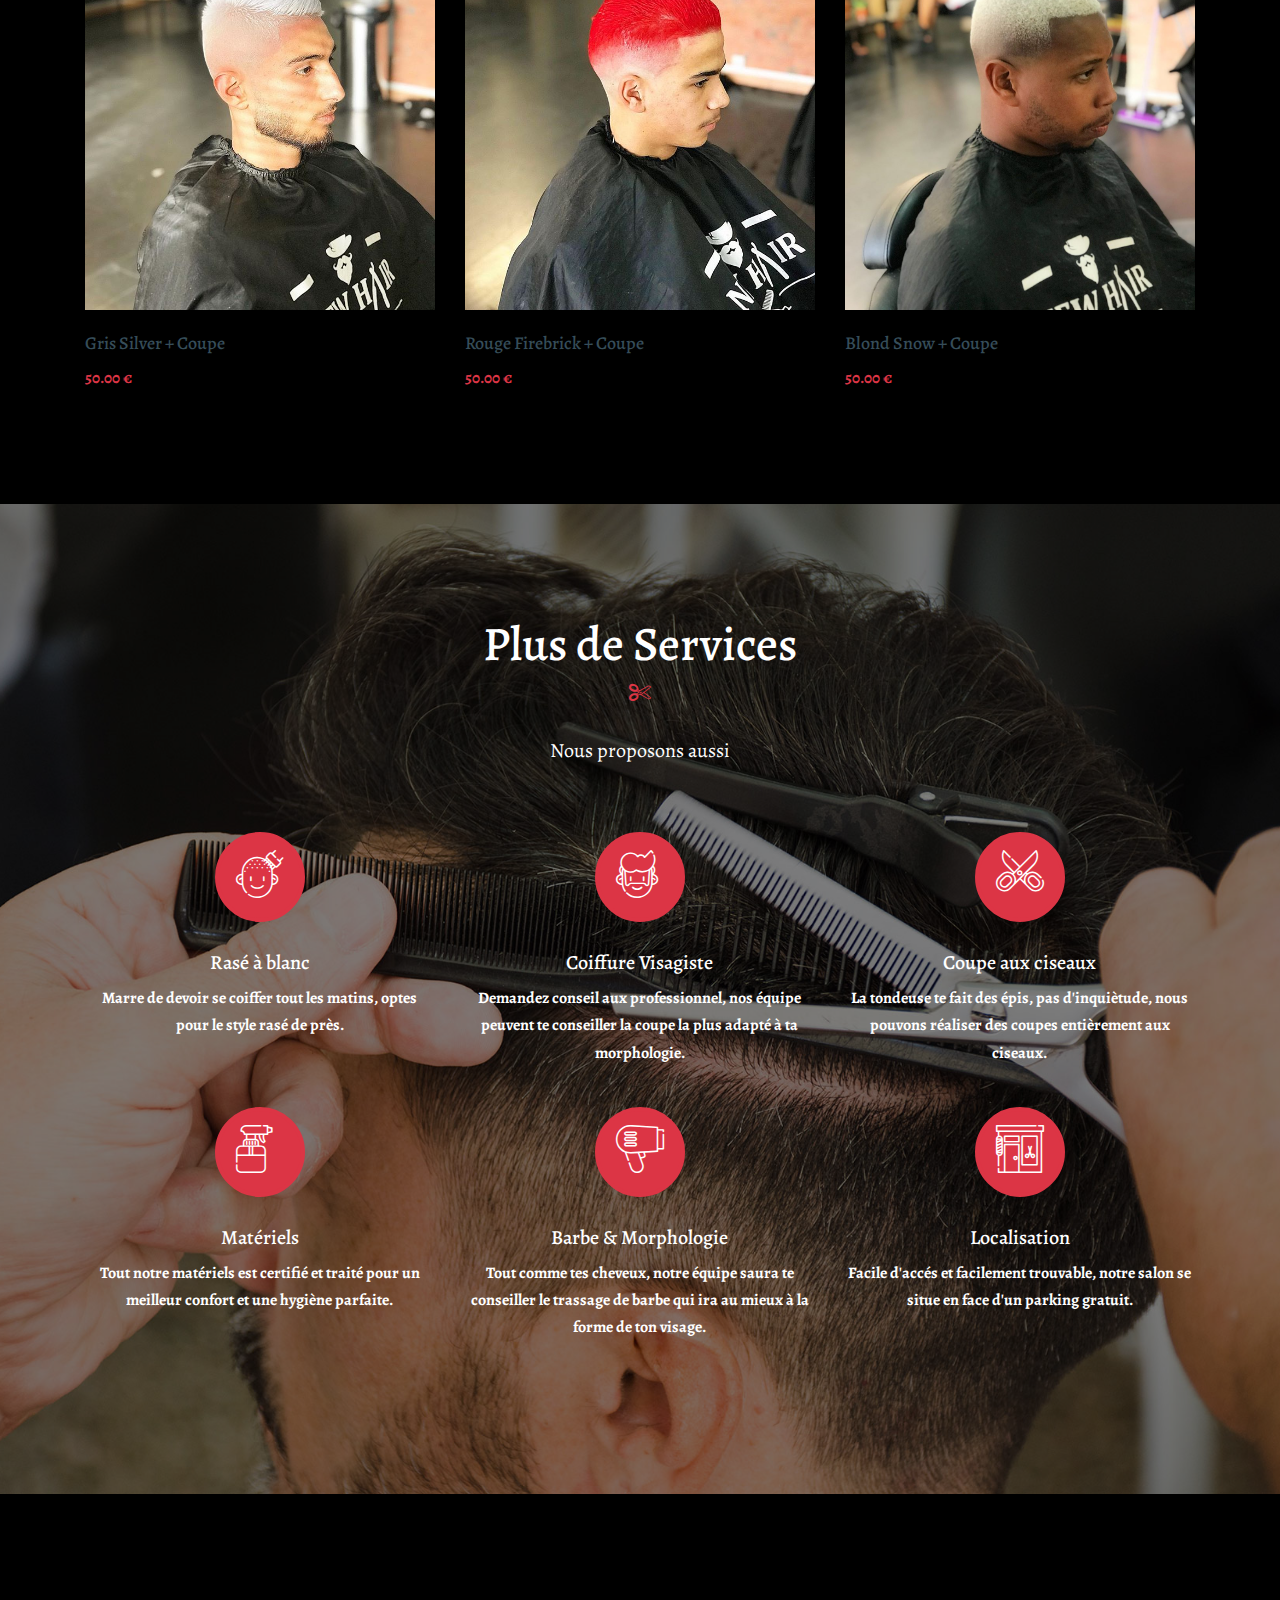
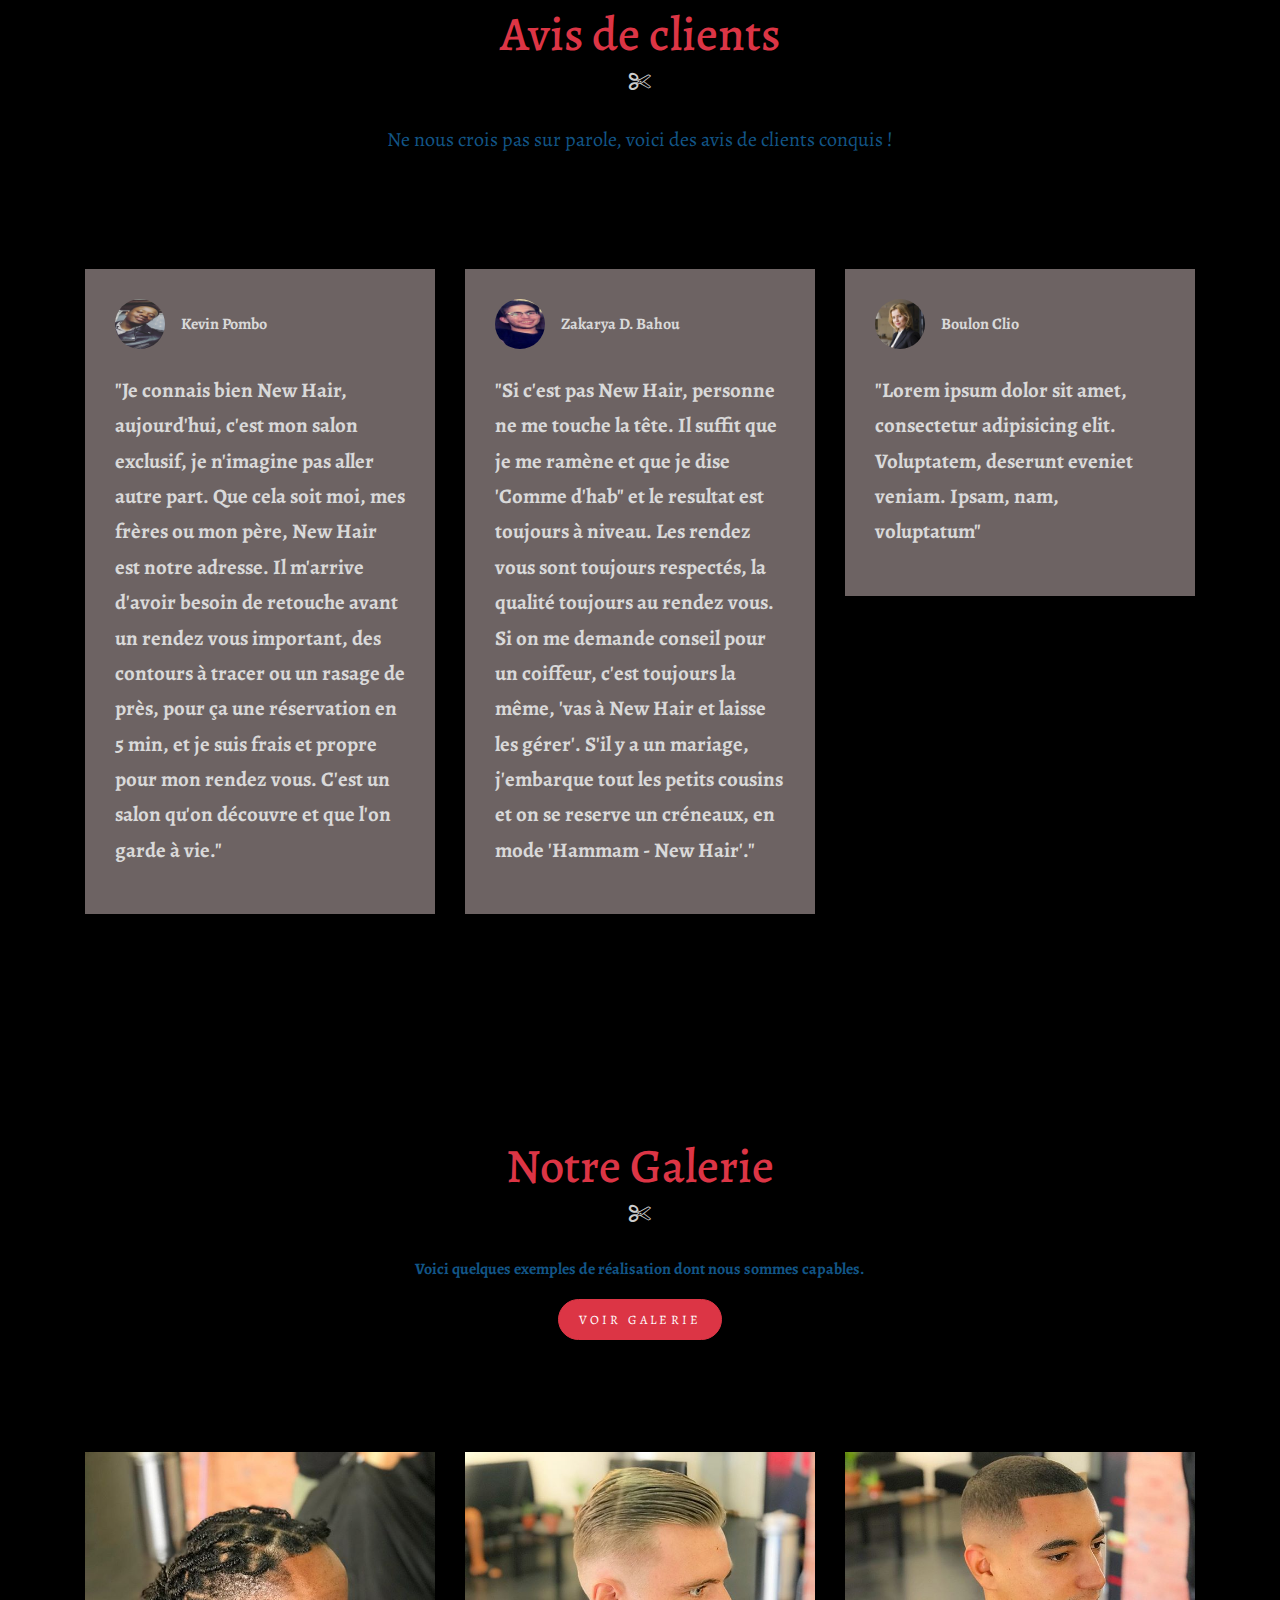
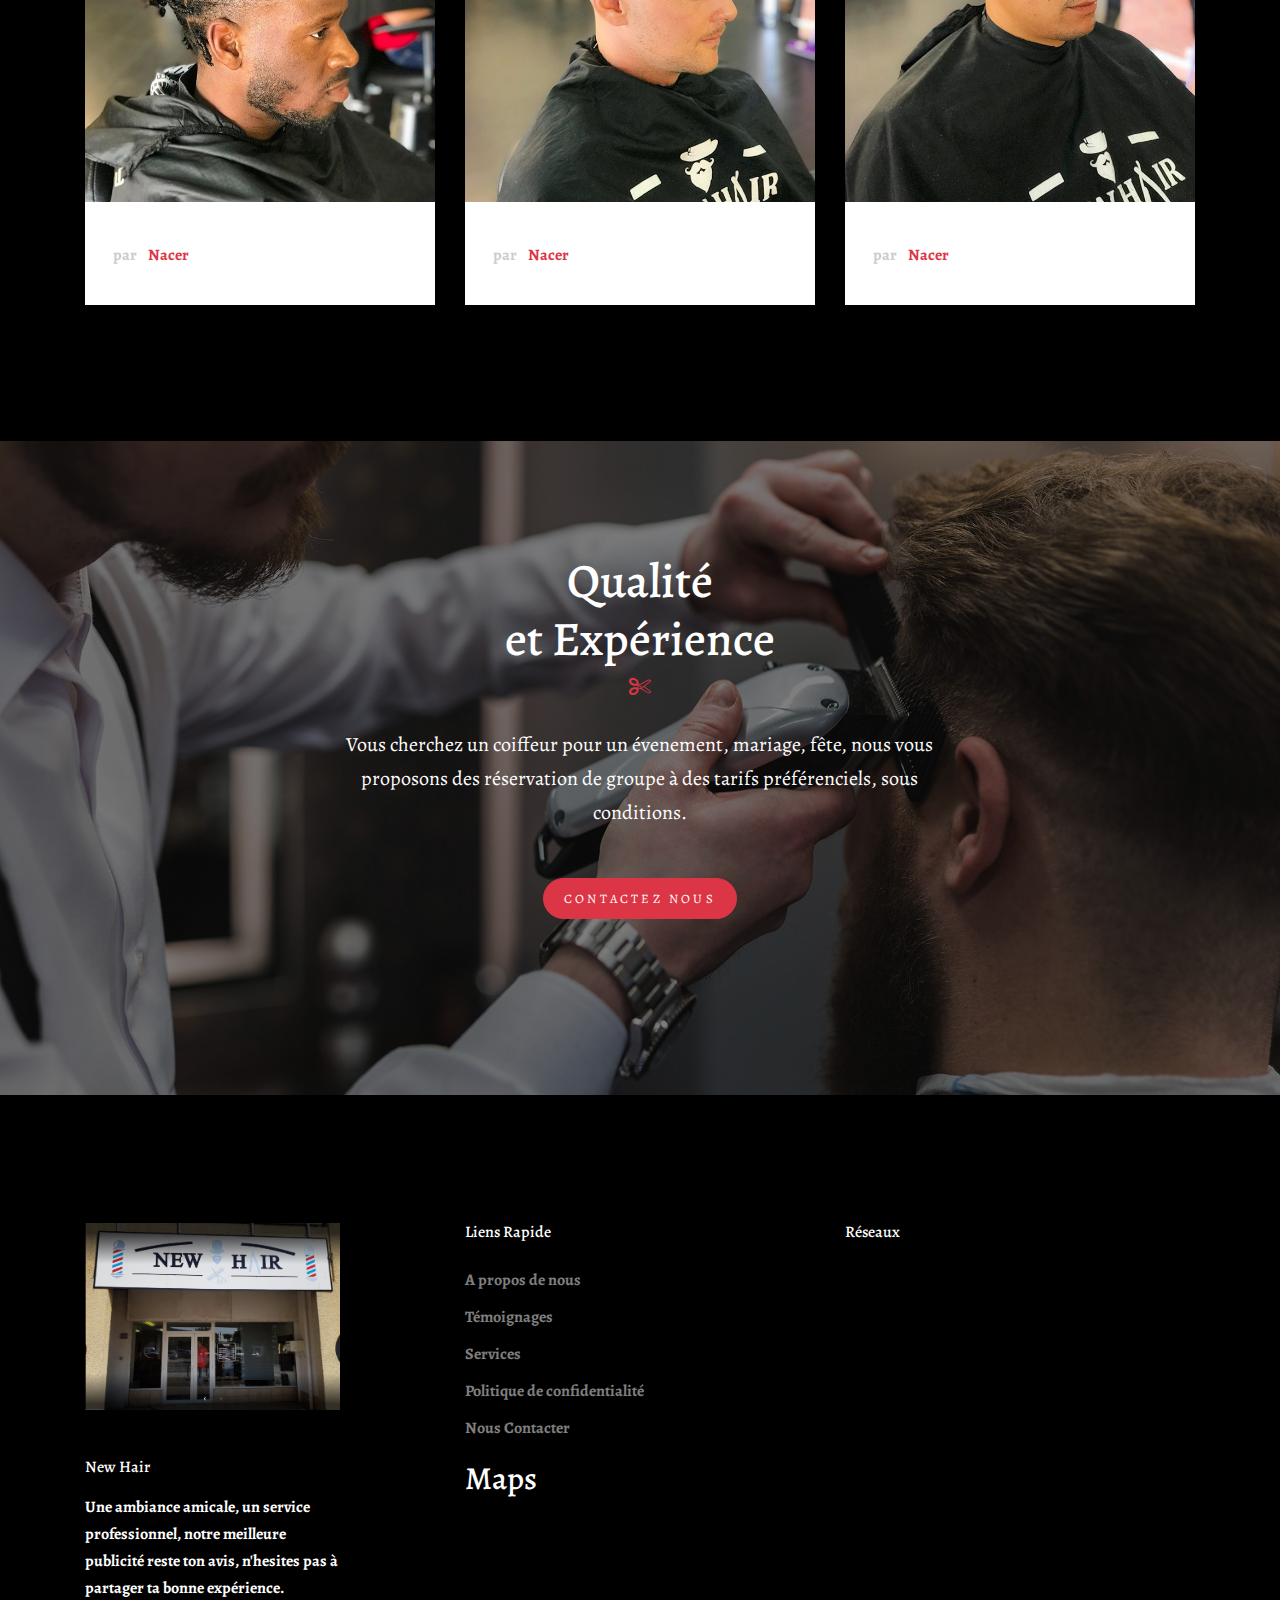
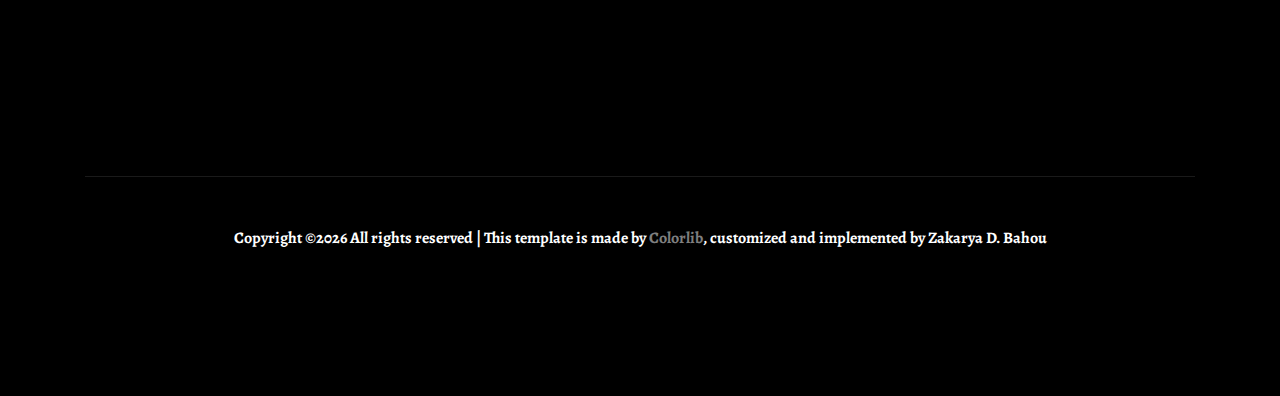
==== commit fa62e822: "Add files via upload" ====
--- a/index.html
+++ b/index.html
@@ -25,7 +25,6 @@
   </head>
 
   <body data-spy="scroll" data-target=".site-navbar-target" data-offset="300">
-    <!-- <button onclick="topFunction()" id="myBtn" title="Go to top"><img src="images/up.png" alt="scroll-top" width="30" height="30"></button> -->
     
     <div class="site-wrap" id="home-section">
 
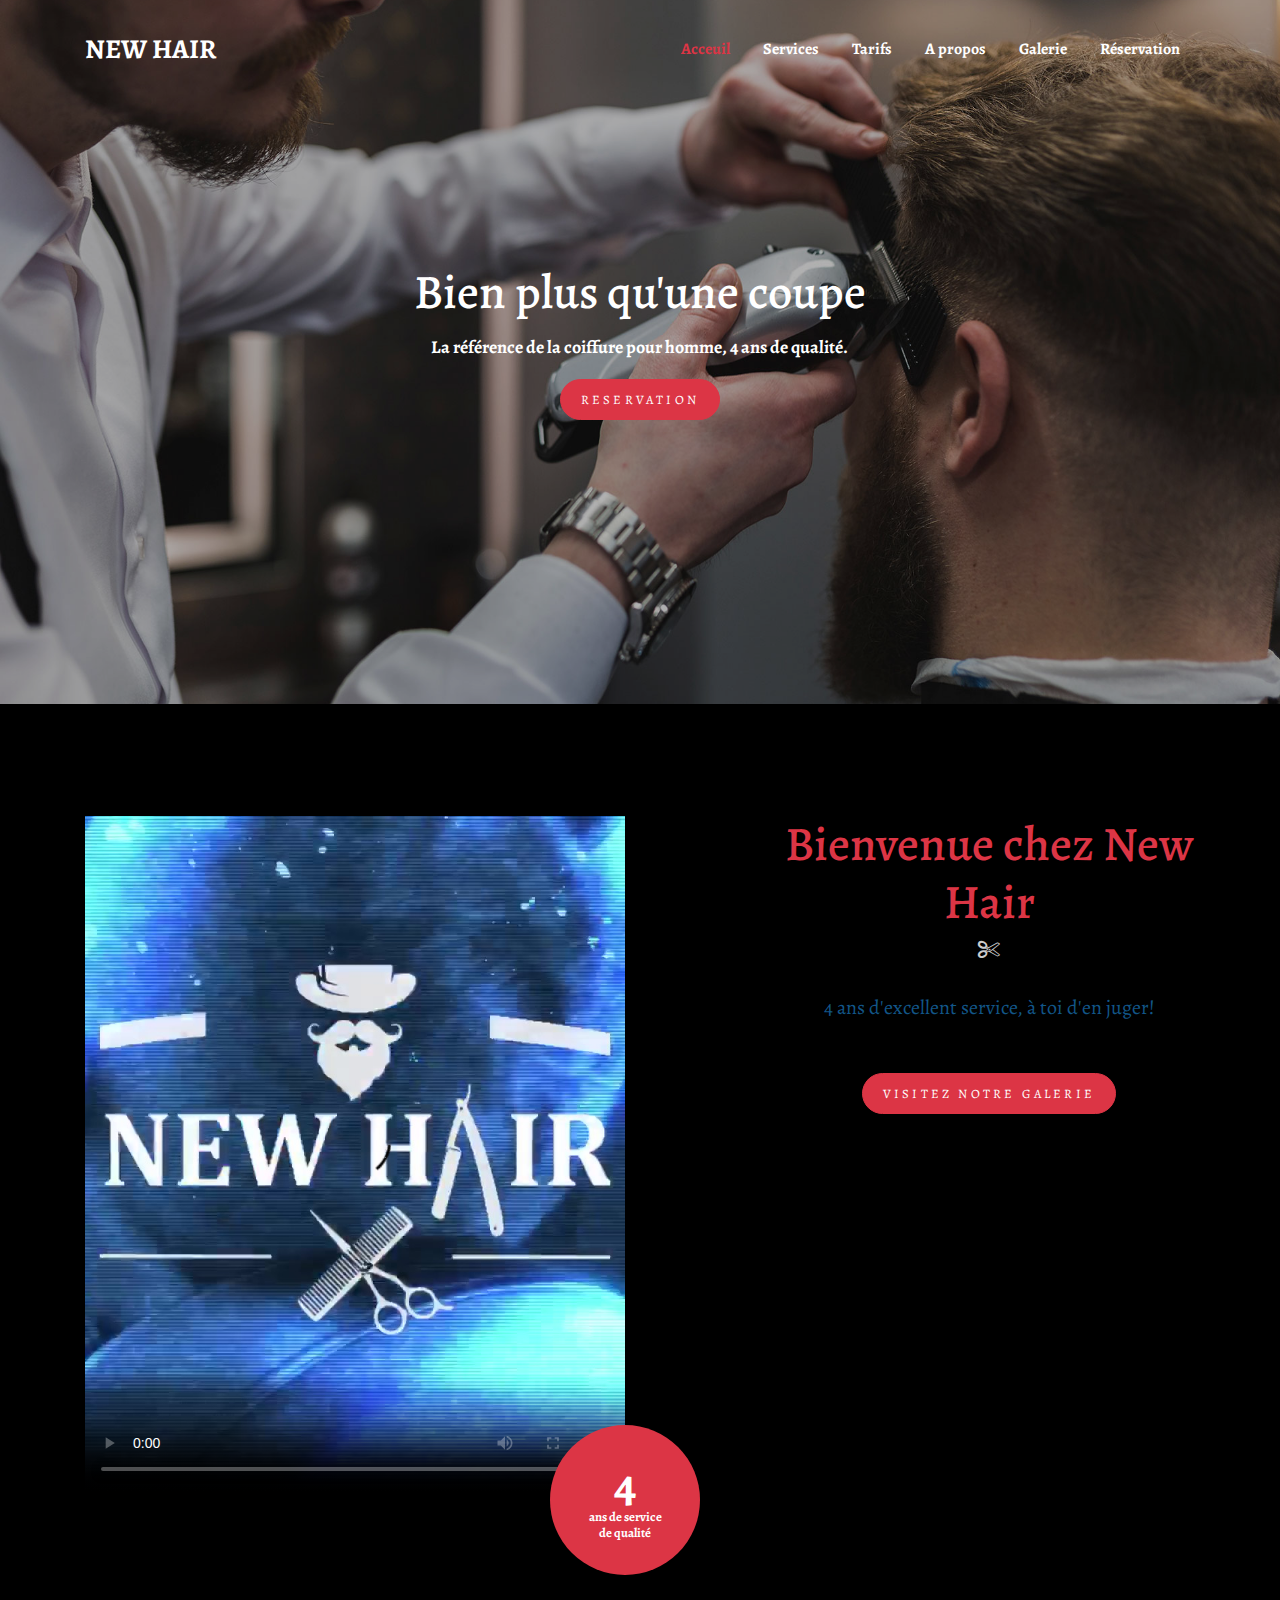
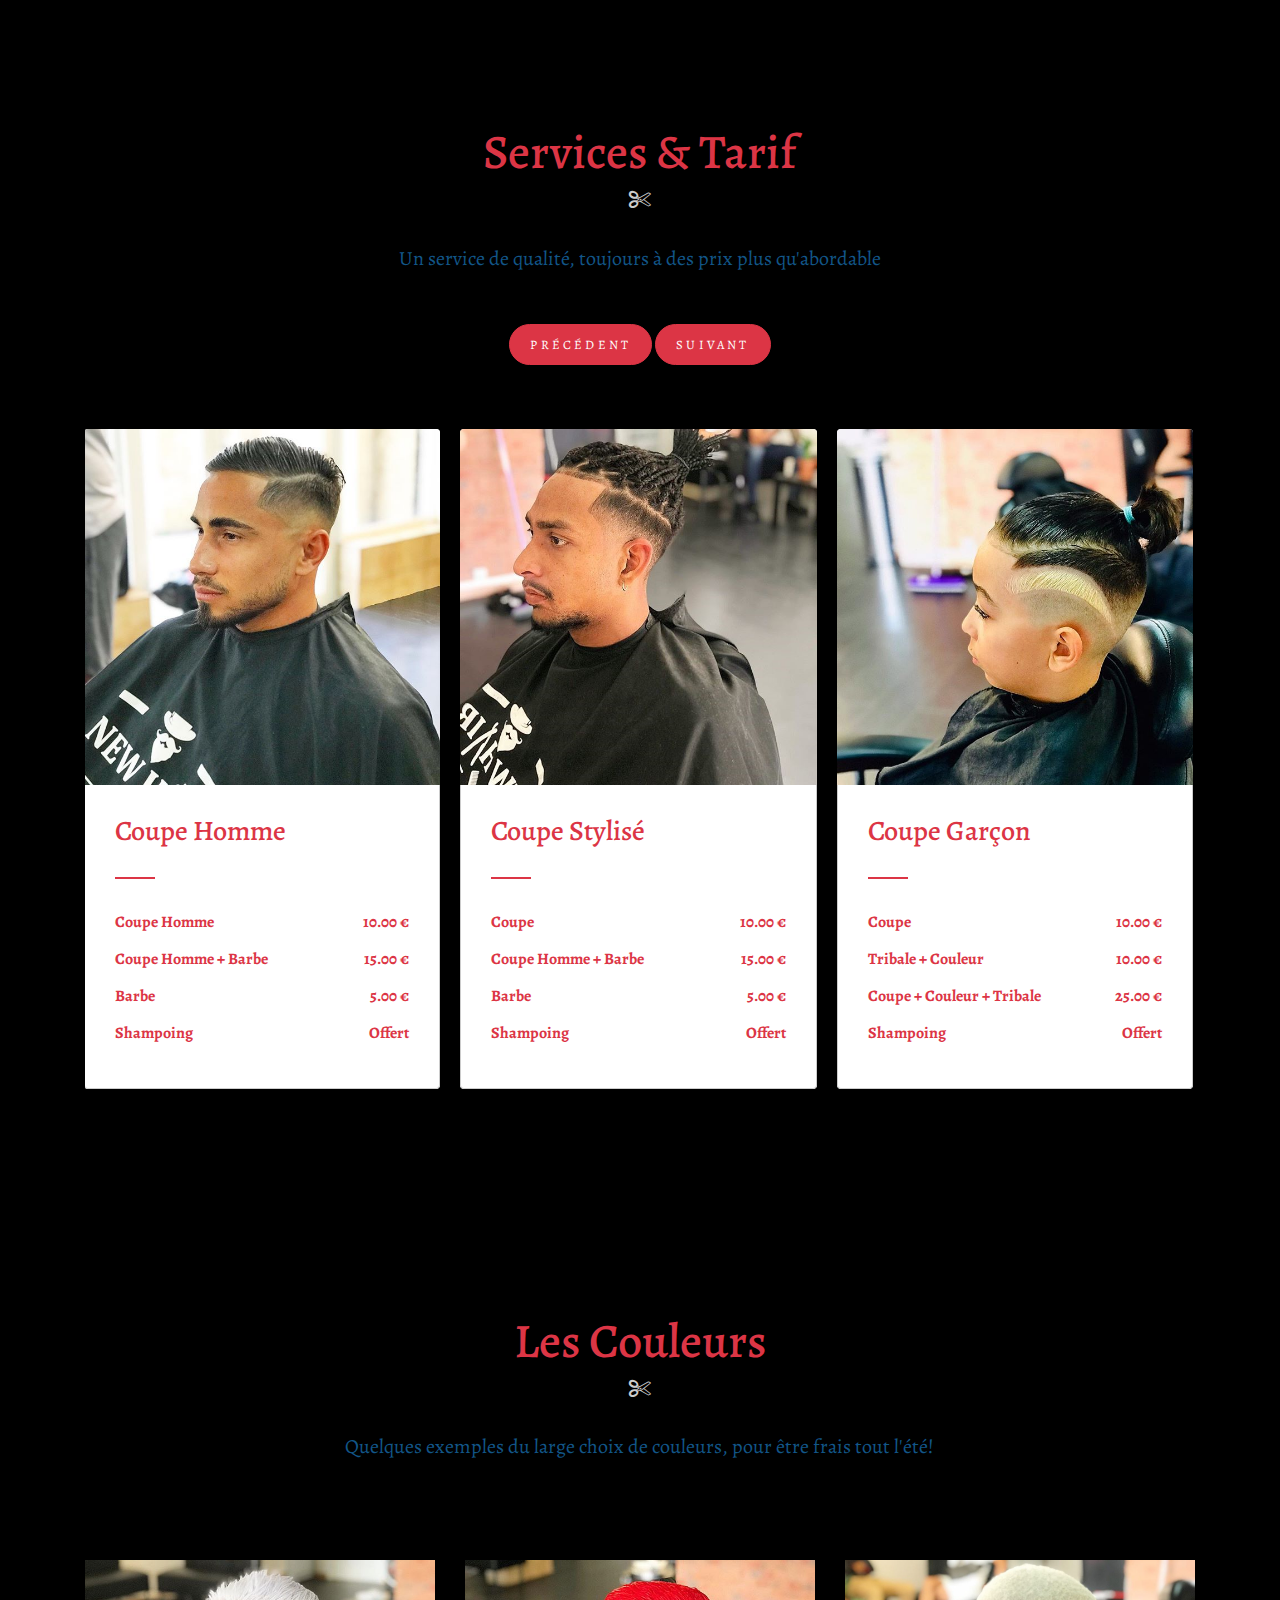
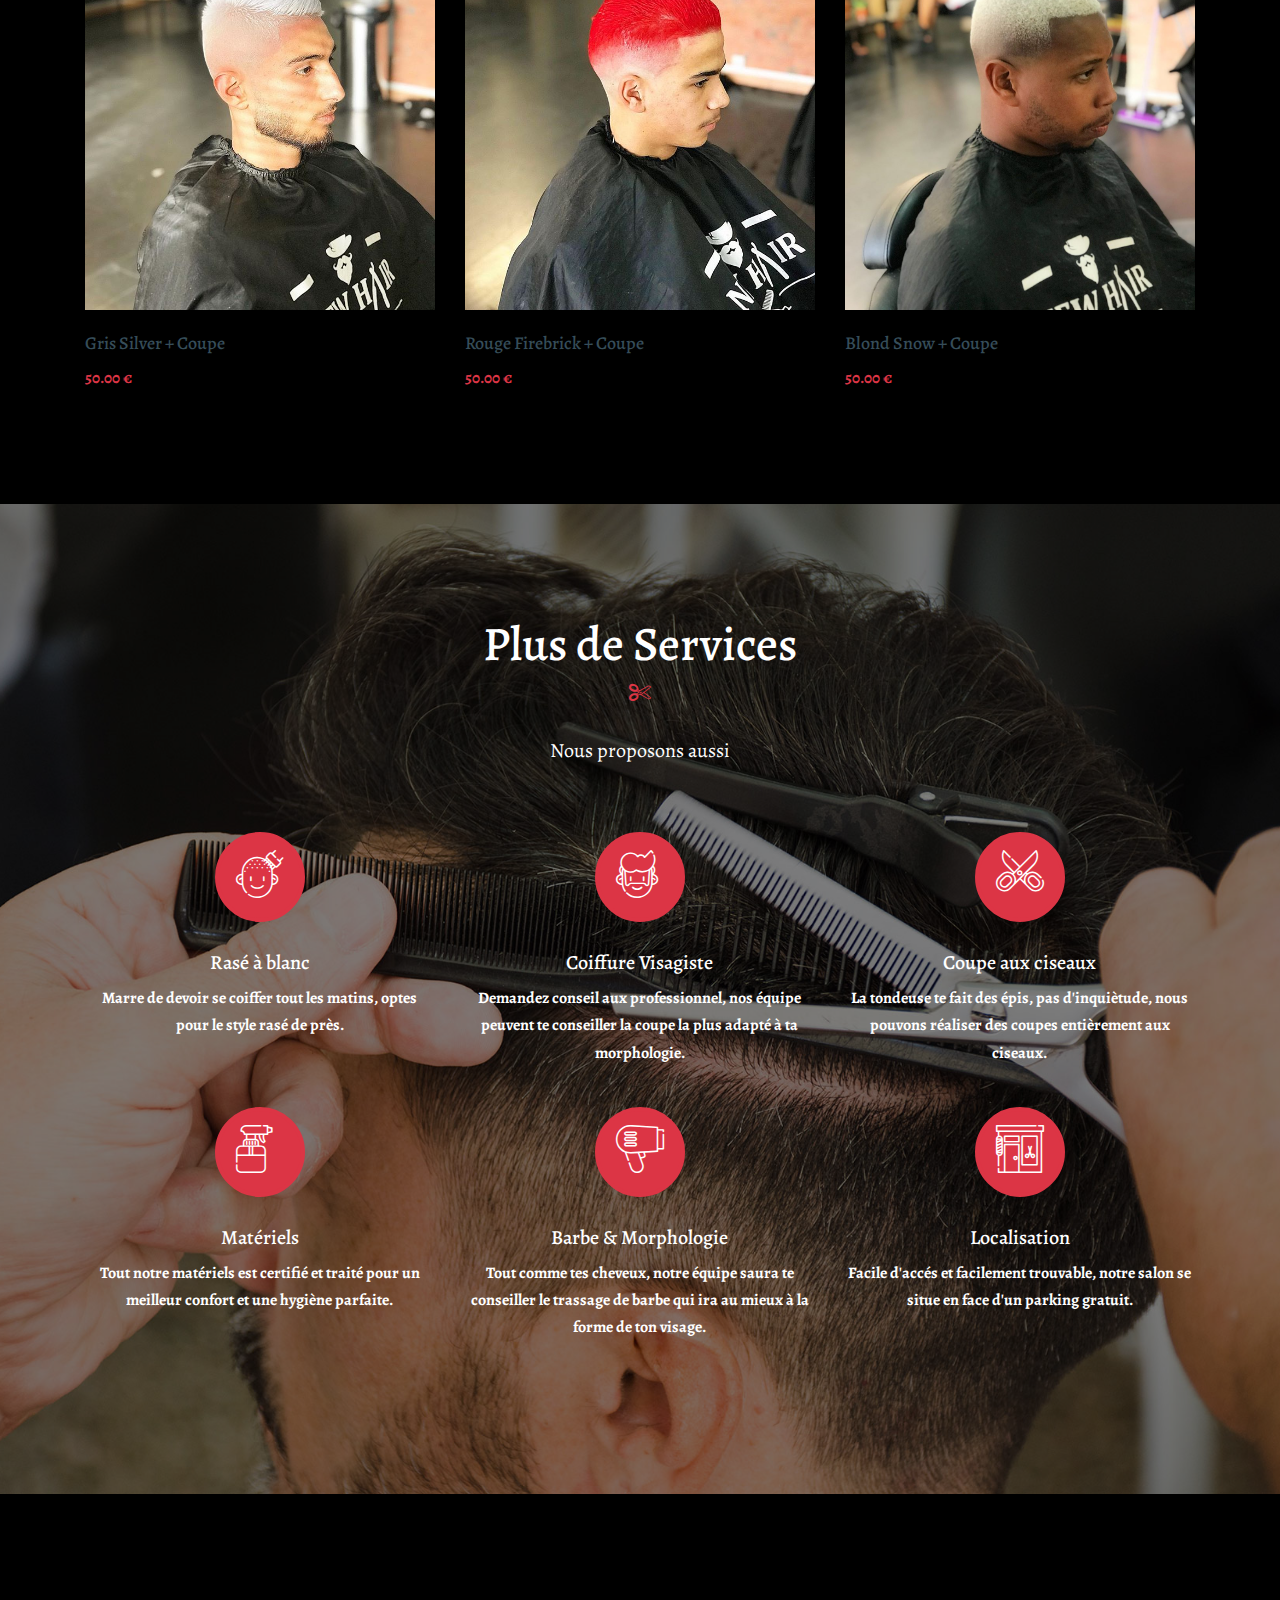
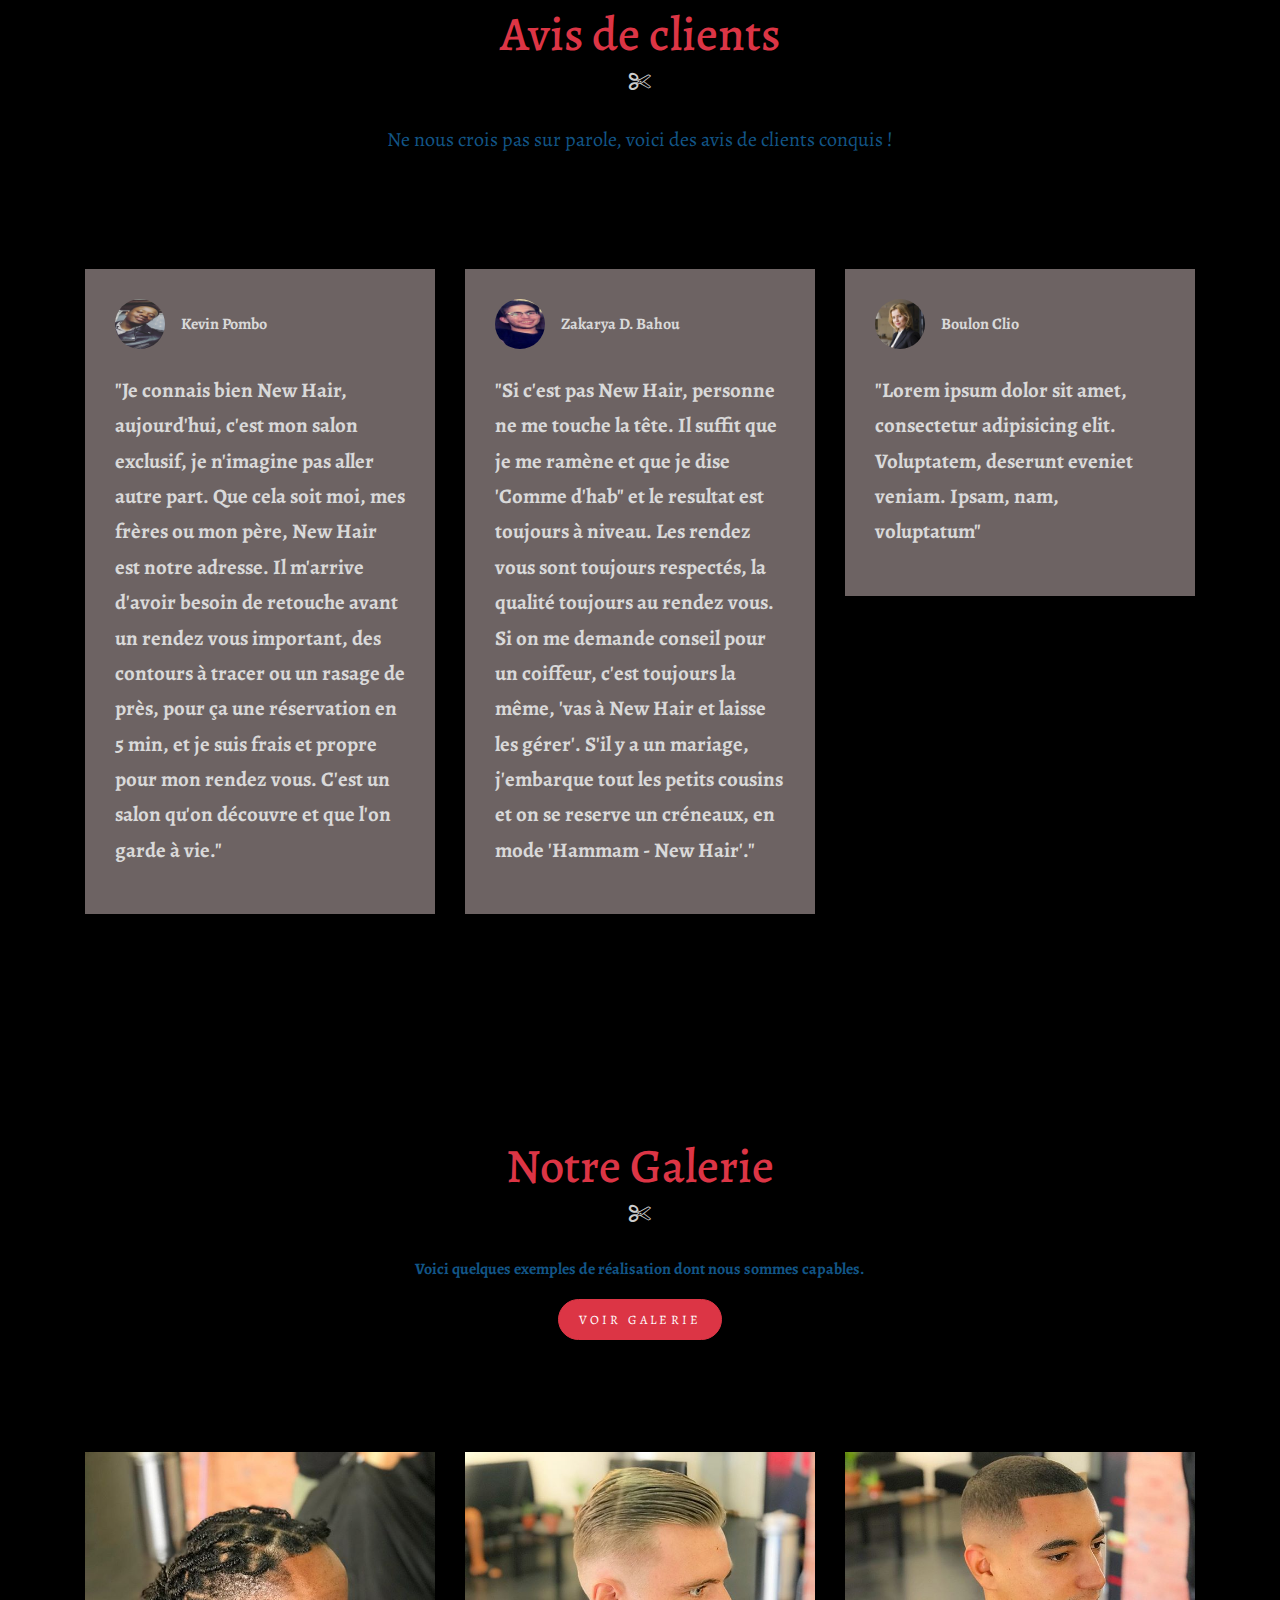
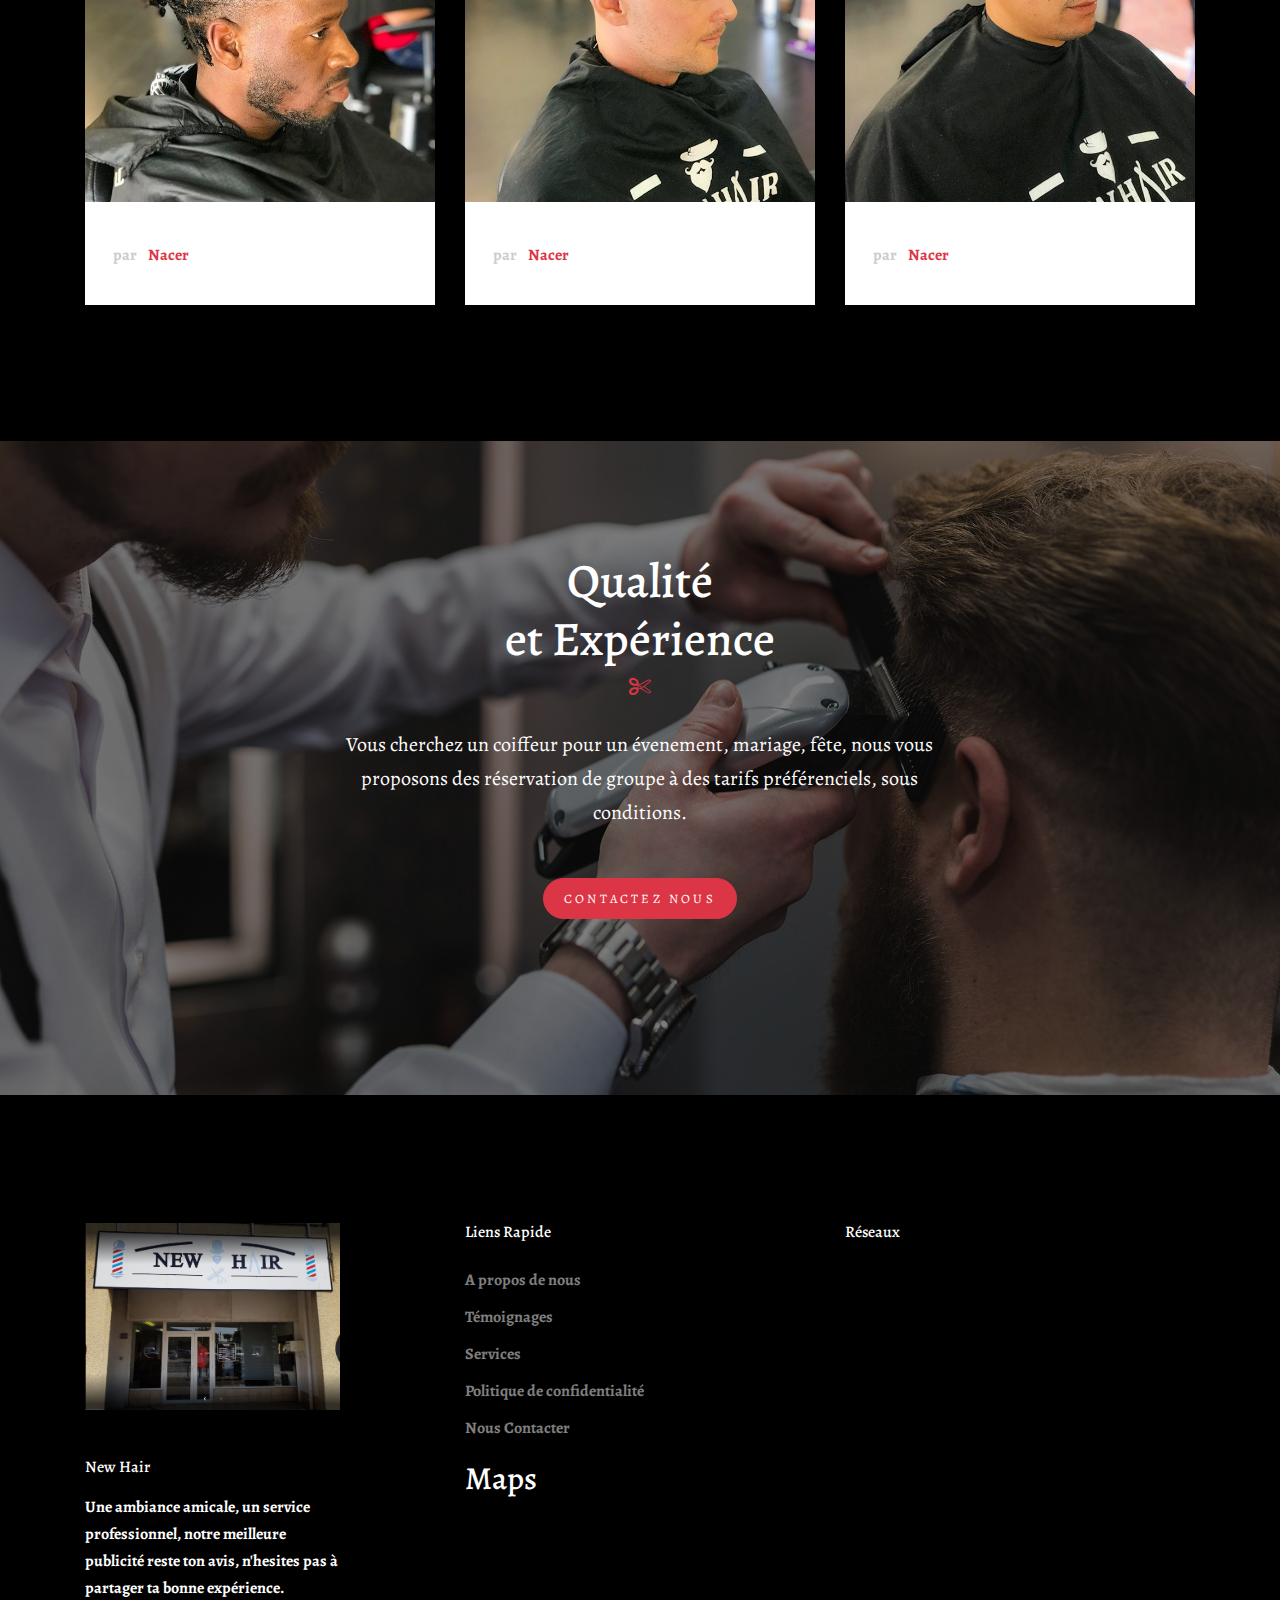
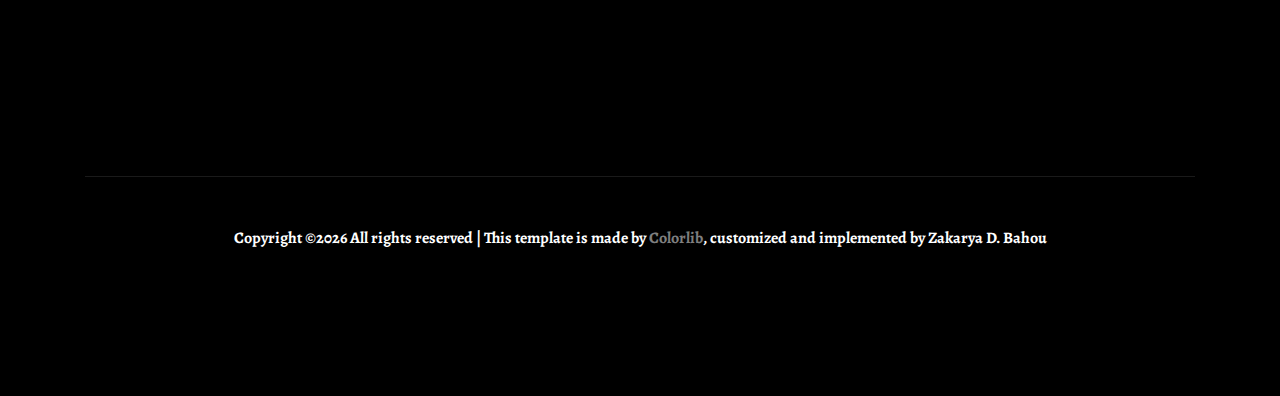
==== commit 0f564562: "Add files via upload" ====
--- a/index.html
+++ b/index.html
@@ -25,7 +25,26 @@
   </head>
 
   <body data-spy="scroll" data-target=".site-navbar-target" data-offset="300">
-    
+    <button onclick="topHaut()" id="Btn" title="Go to top"><img src="images/up.png" alt="Monter haut de page" width="20" height="20"></button>
+    <script>
+
+      mybutton = document.getElementById("Btn");
+
+      window.onscroll = function() {scrollFunction()};
+
+      function scrollFunction() {
+        if (document.body.scrollTop > 20 || document.documentElement.scrollTop > 20) {
+          mybutton.style.display = "block";
+        } else {
+          mybutton.style.display = "none";
+        }
+      }
+
+      function topHaut() {
+        document.body.scrollTop = 0; // Pour Safari
+        document.documentElement.scrollTop = 0; // Pour Chrome, Firefox, IE et Opera
+      }
+    </script>
     <div class="site-wrap" id="home-section">
 
       <div class="site-mobile-menu site-navbar-target">
--- a/css/style.css
+++ b/css/style.css
@@ -175,46 +175,6 @@
 
 .border-w-5 {
   border-width: 5px; }
-
-/* Media only
-@media only screen and ( max-width: 560px ) {
-  #myBtn{
-    display:none !important;
-  }
-}
-@media only screen and ( max-width: 560px ) {
-  .scrollFunction{
-    display:none !important;
-  }
-}
-
-@media only screen and (max-width: 560px) {
-  .topFunction{
-    display:none !important;
-  }
-}
-
-
-#myBtn {
-  display: none;
-  position: fixed;
-  bottom: 20px;
-  right: 30px;
-  z-index: 99;
-  font-size: 10px;
-  border: none;
-  outline: none;
-  /* background-color: #dc3545; */
-  /* color: white;
-  cursor: pointer;
-  padding: 15px;
-  border-radius: 4px;
-  opacity: 0.7; }
-
-
-#myBtn:hover {
-  background-color: #dc3545;
-  opacity: 1; } */ 
 
 .primary-black--hover {
   background: #dc3545;
@@ -243,6 +203,25 @@
   .primary-outline-primary--hover:hover {
     color: #fff;
     background: #dc3545; }
+
+#Btn{
+  display: none; 
+  position: fixed; 
+  bottom: 20px; 
+  right: 30px; 
+  z-index: 99; 
+  border: none; 
+  outline: none; 
+  background-color: #dc3545; 
+  cursor: pointer; 
+  padding: 5px; 
+  border-radius: 10px; 
+  opacity: 0.7;
+}    
+
+#Btn:hover{
+  background-color: rgb(18,86,136);
+}
 
 body {
   line-height: 1.7;
